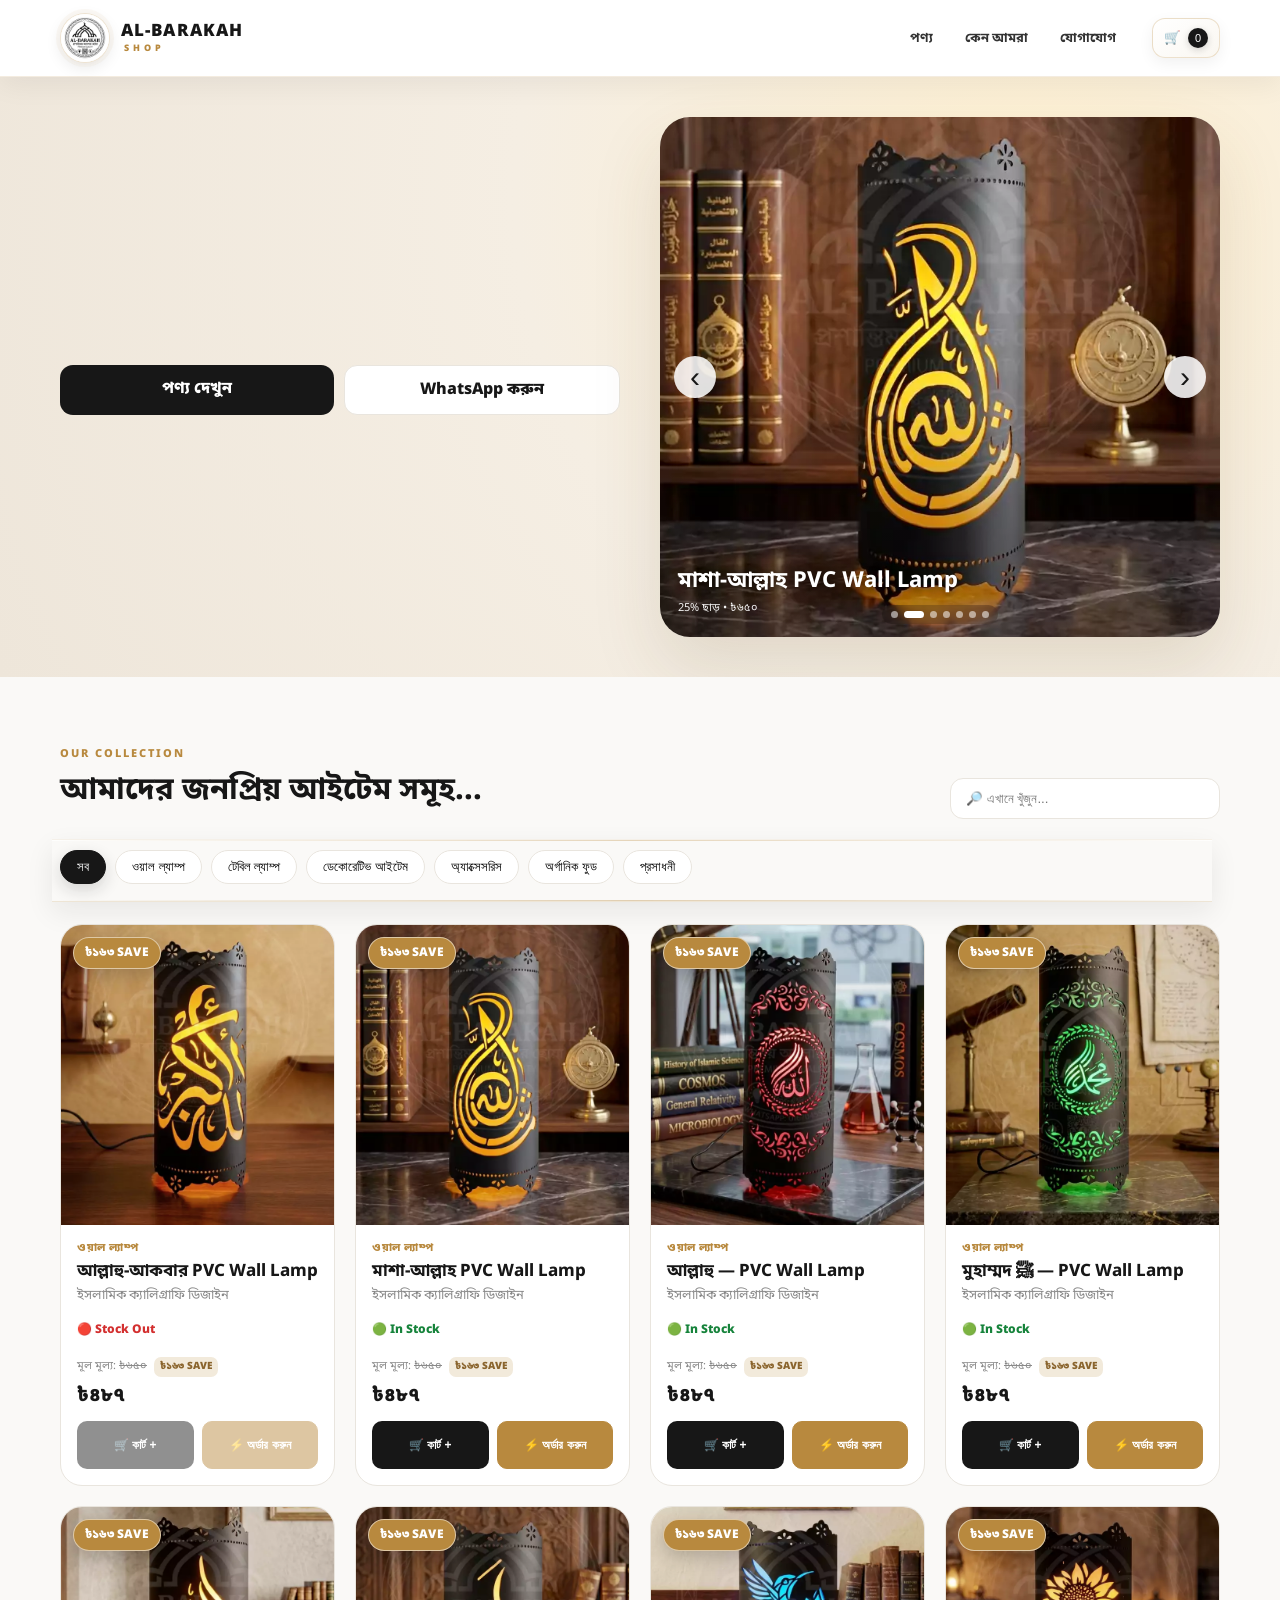
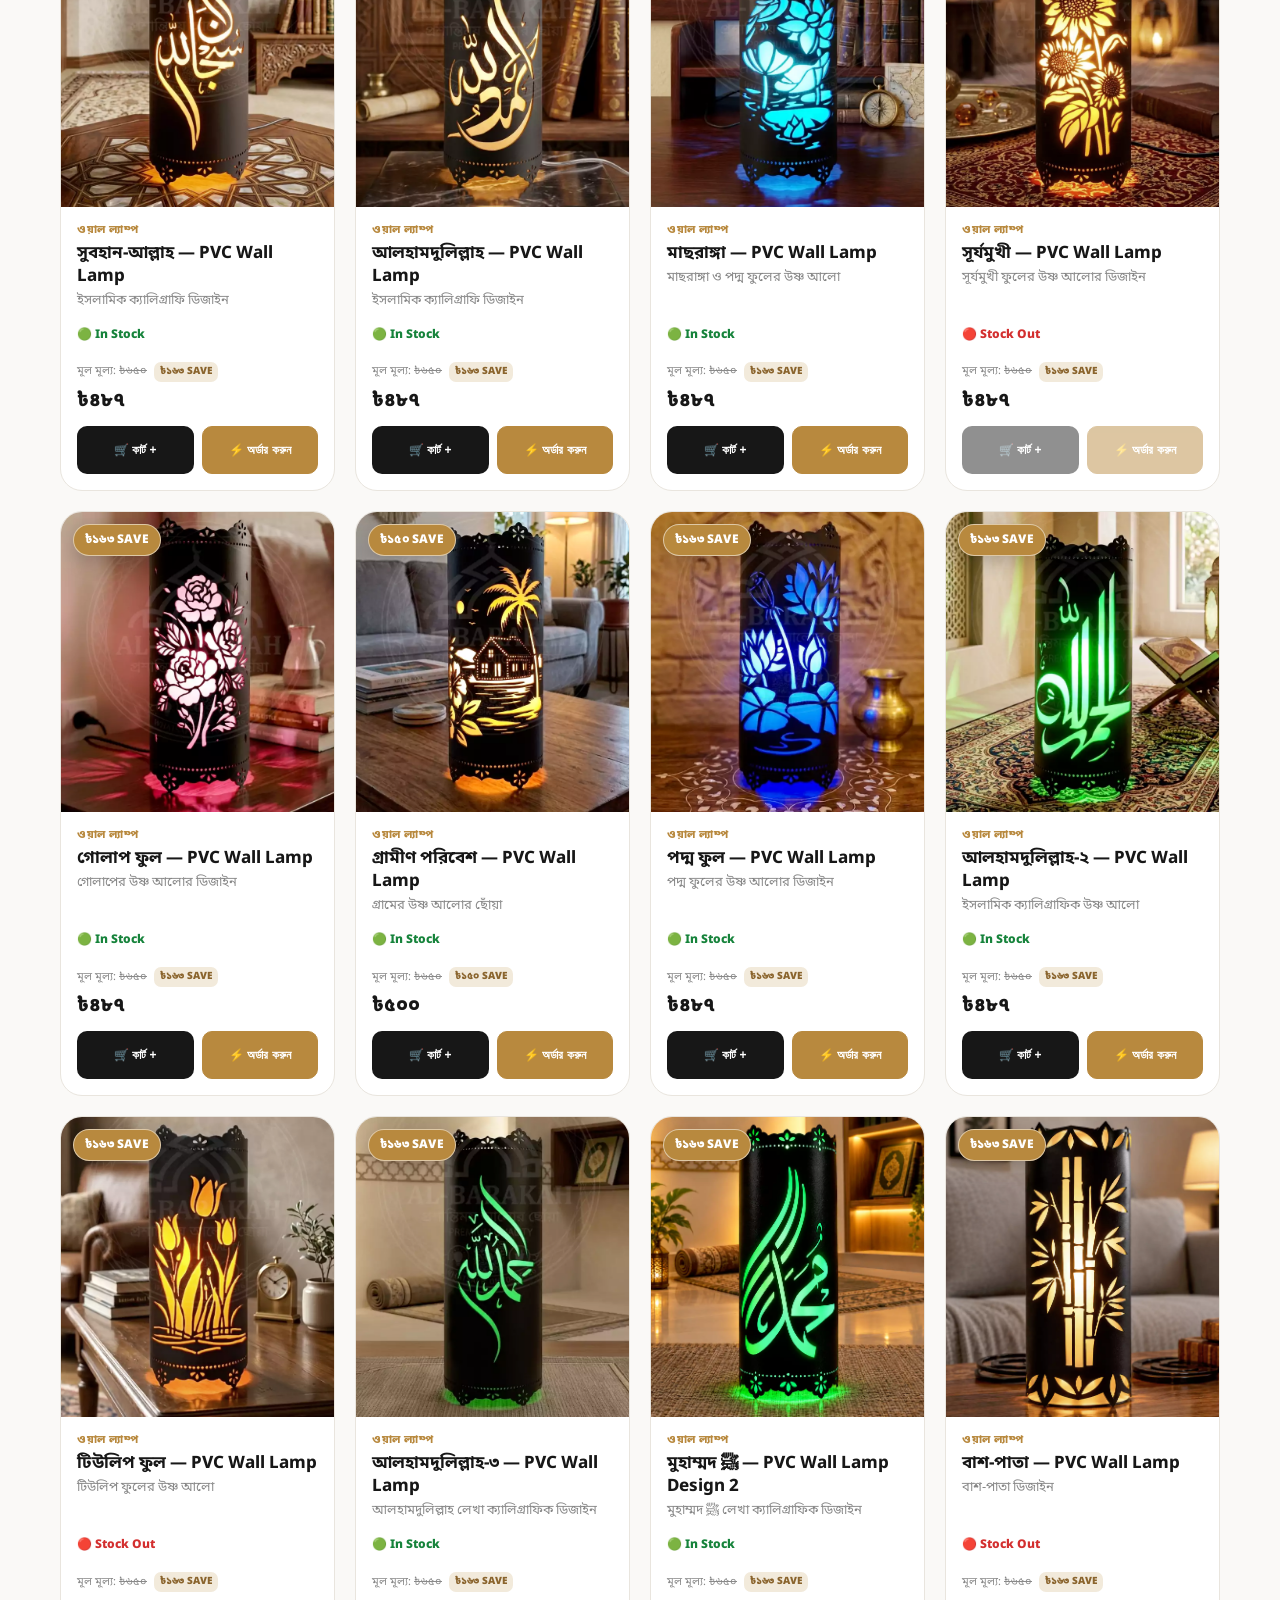
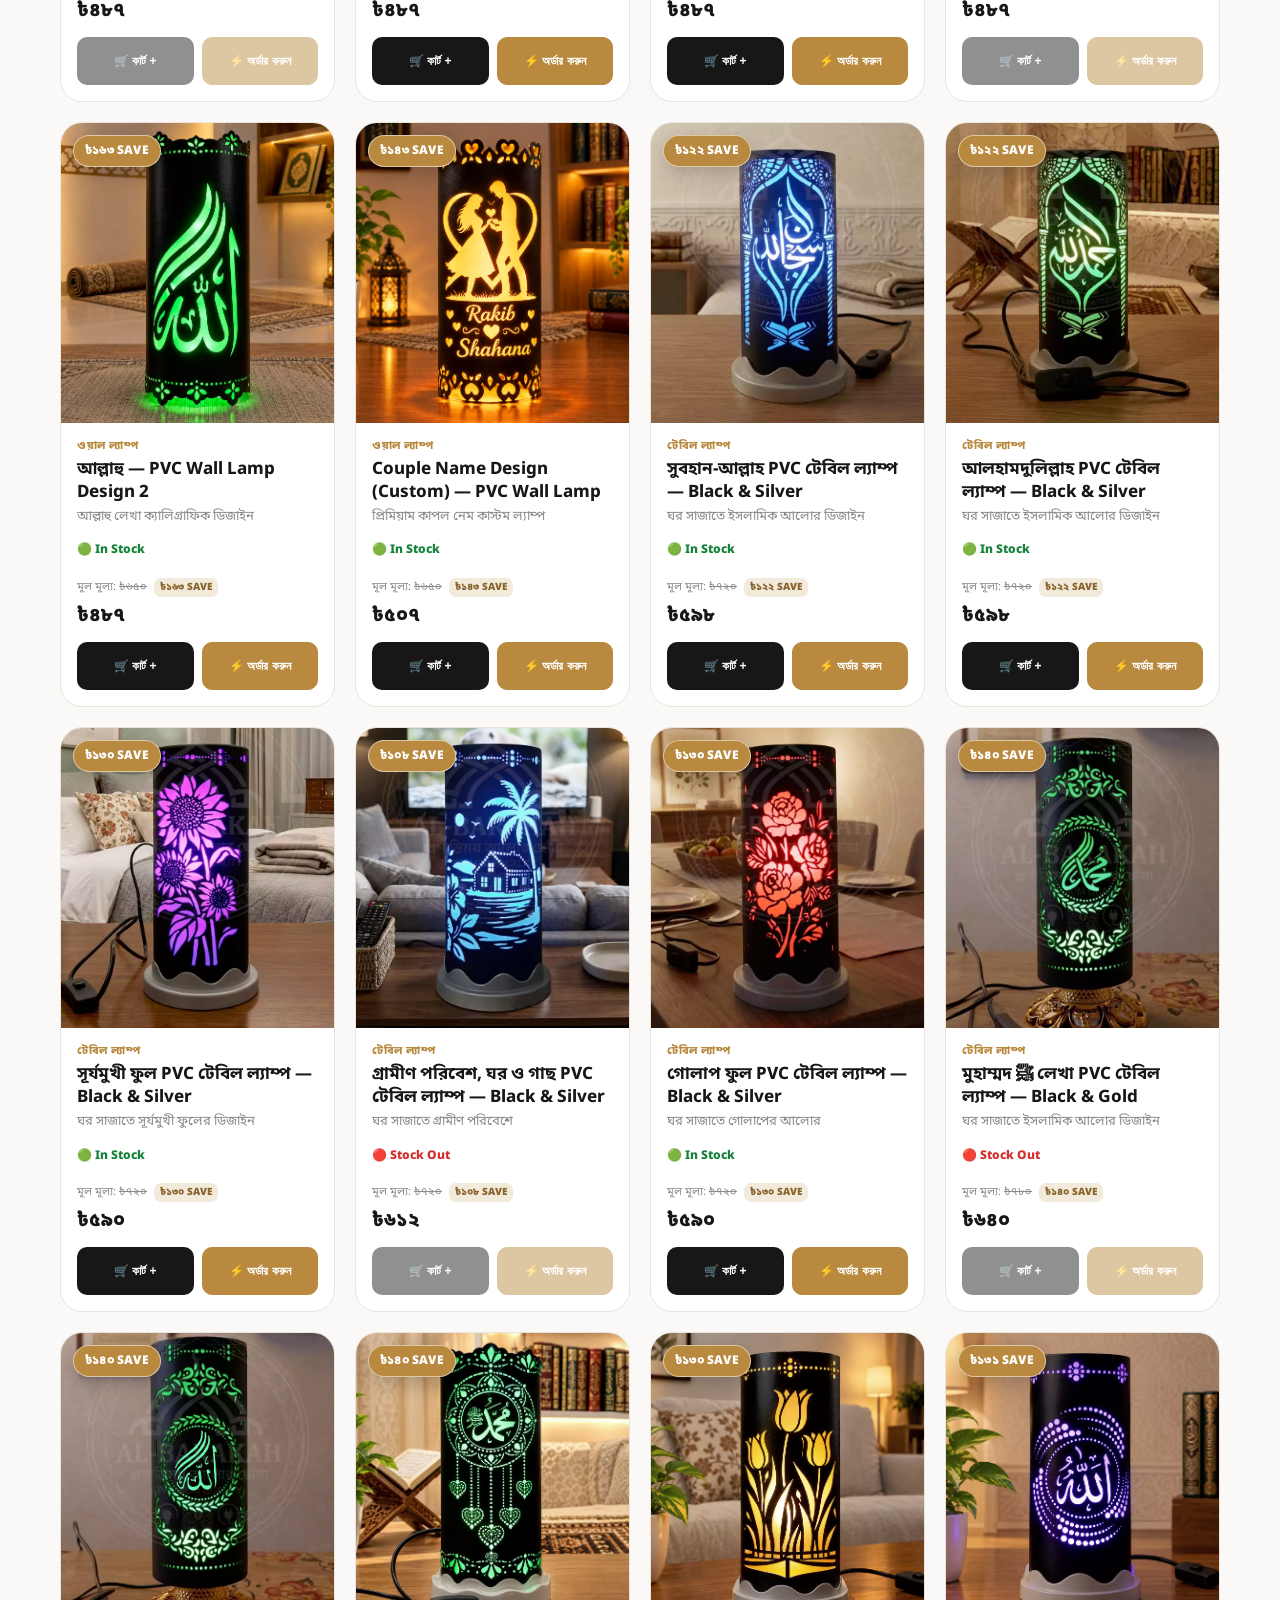
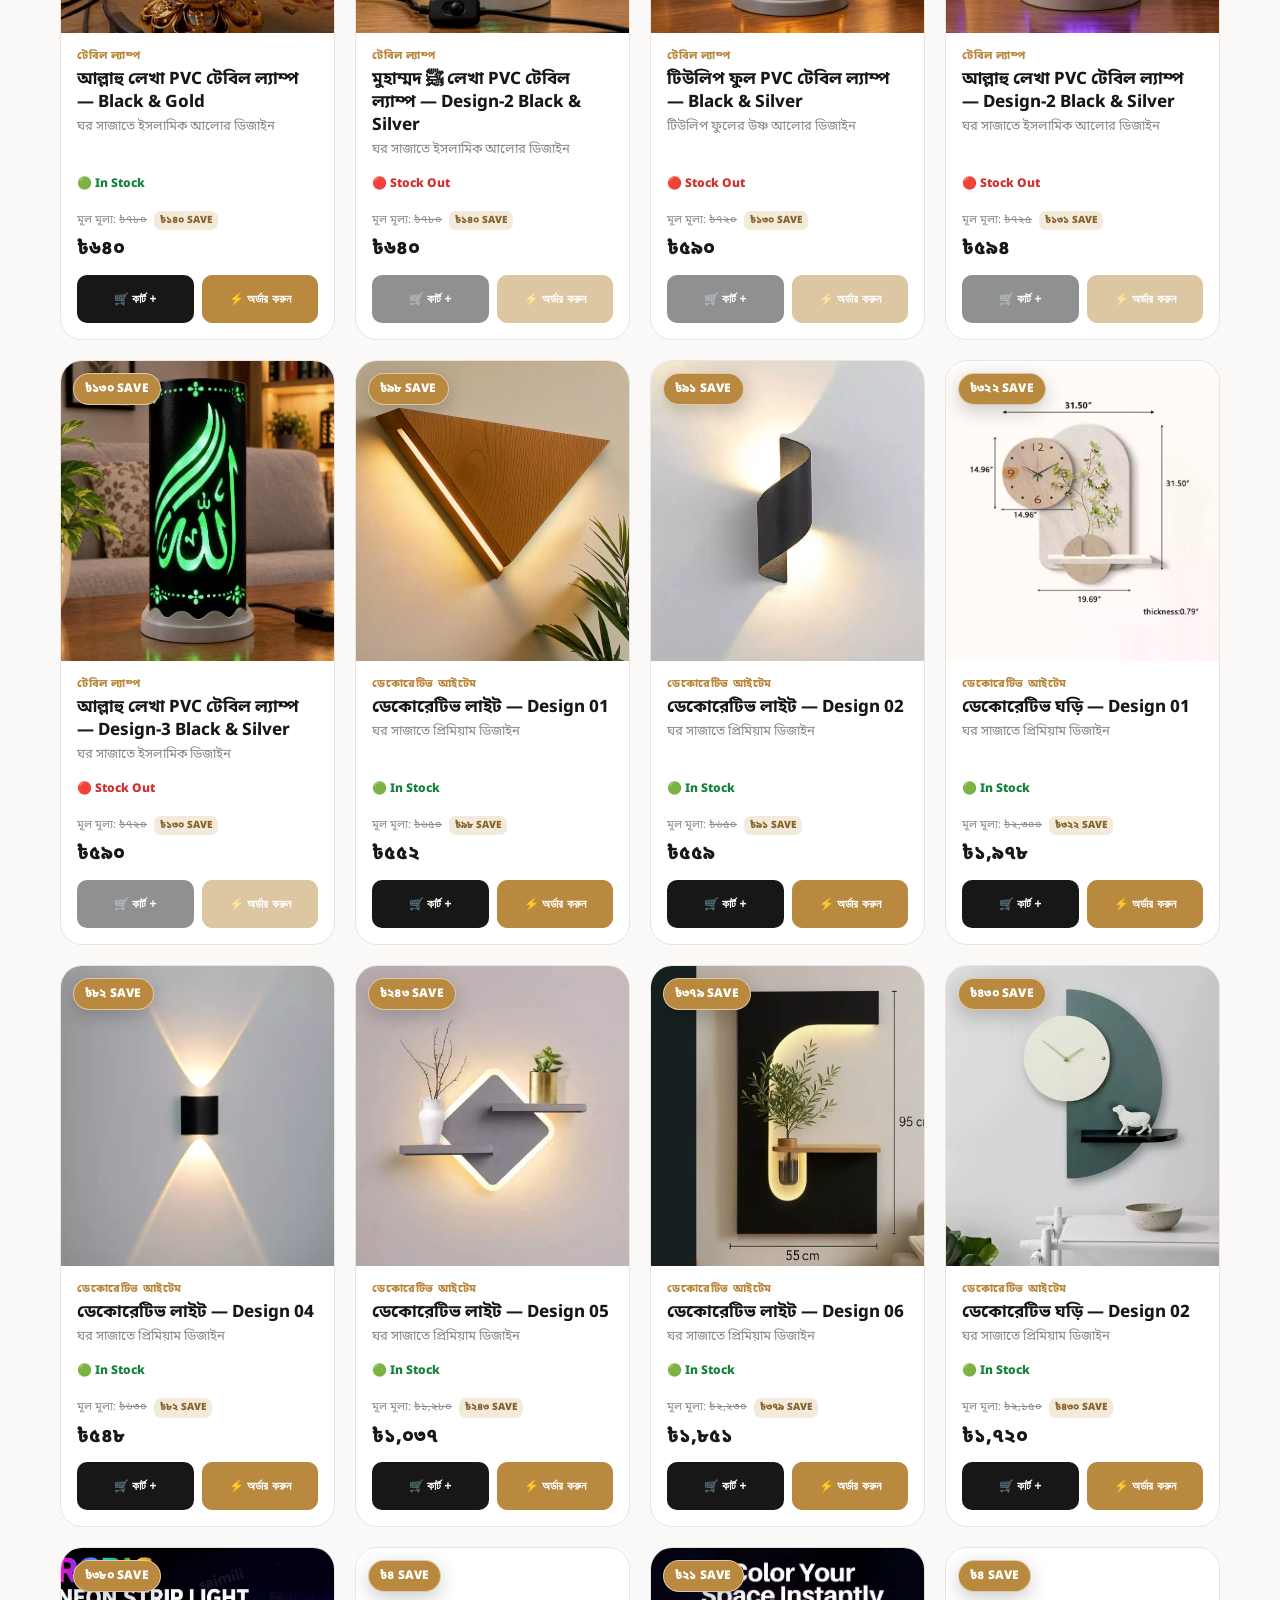
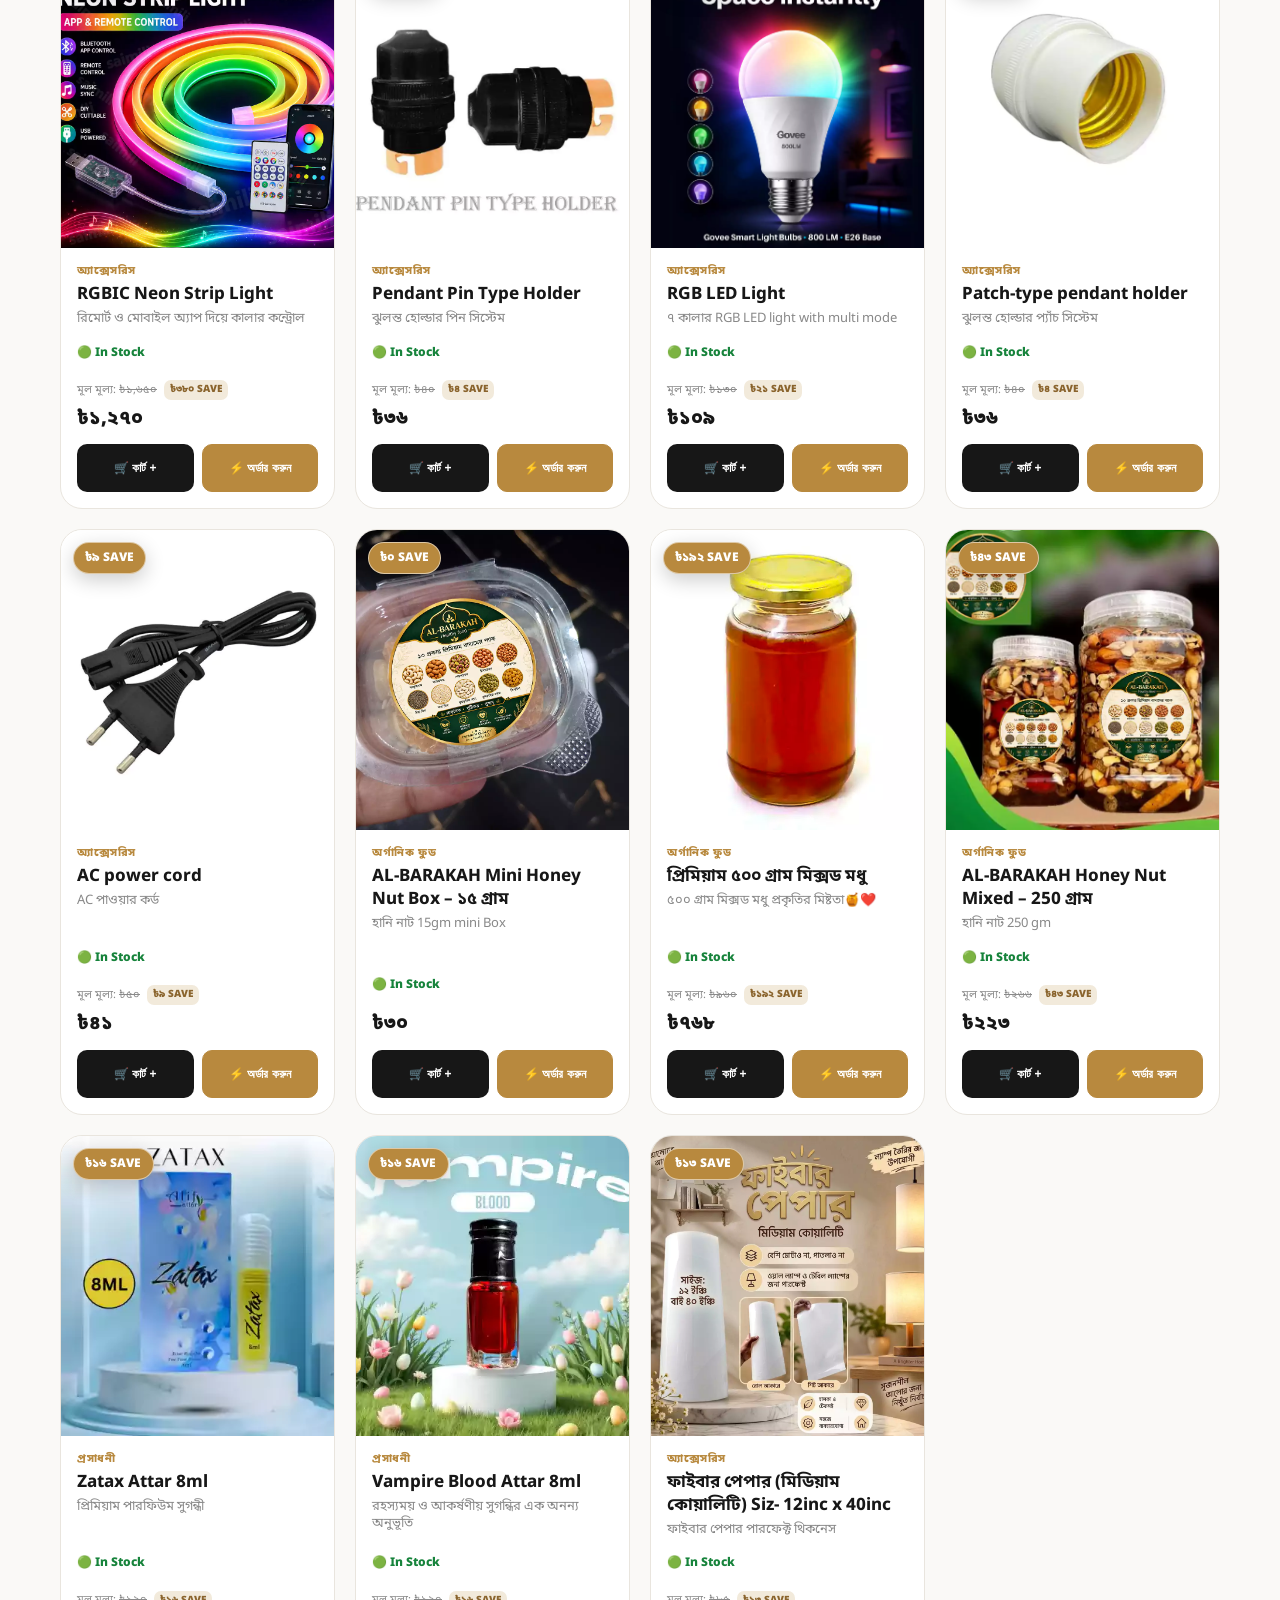
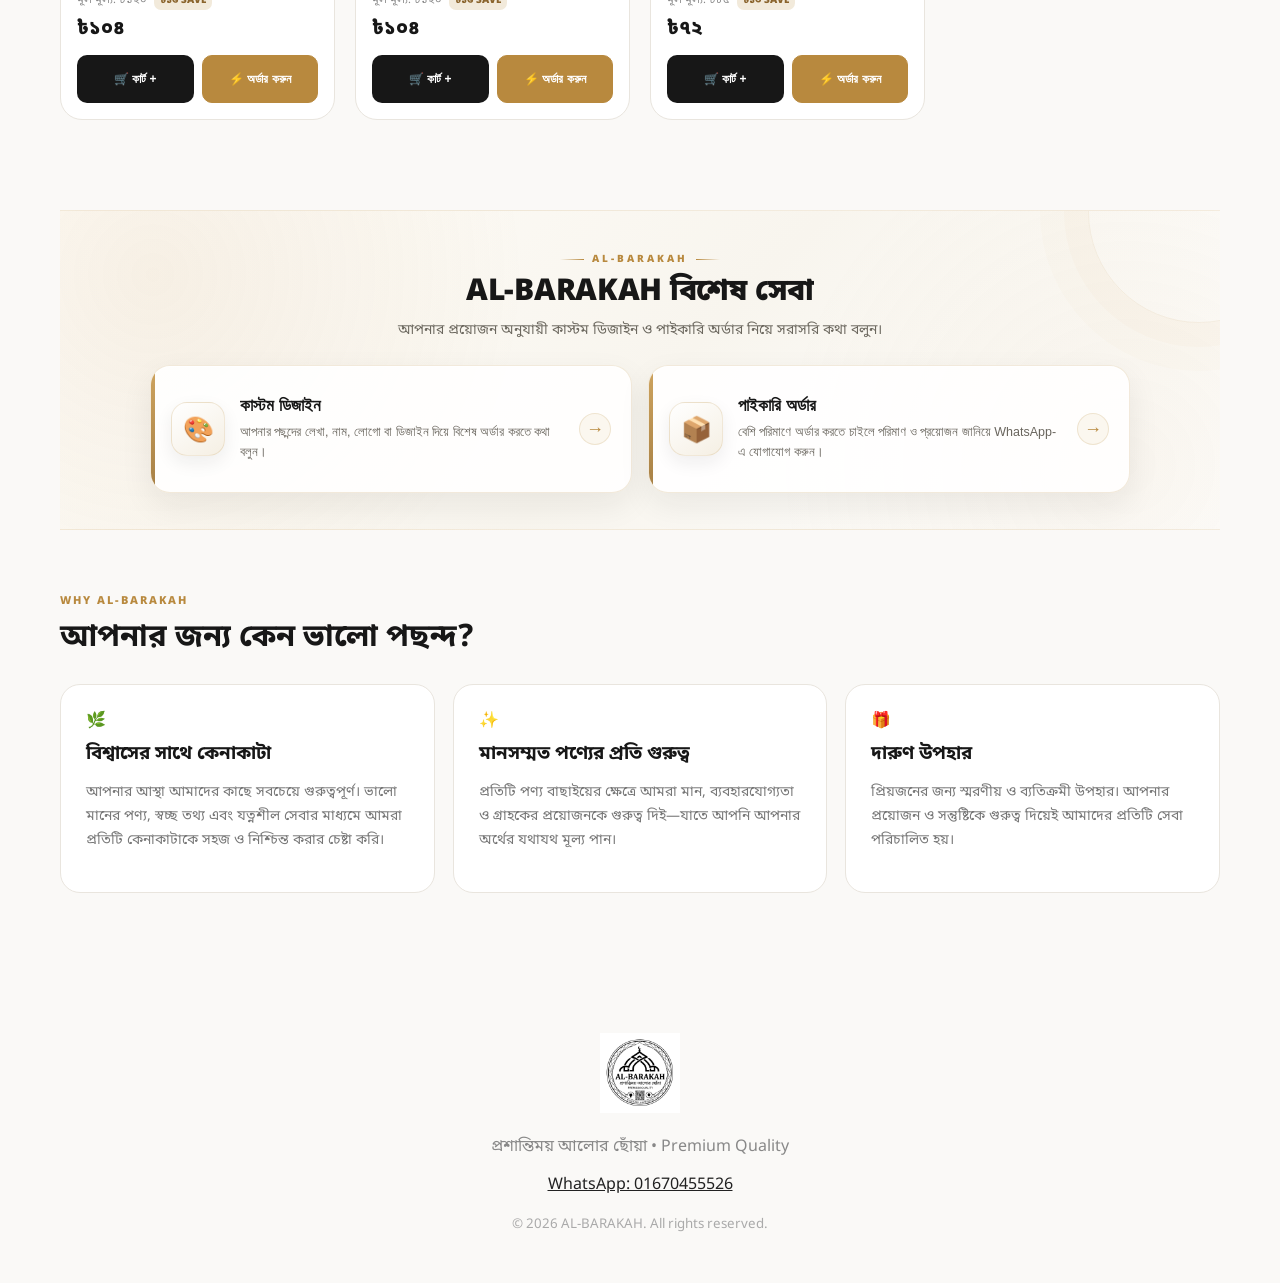
==== product.html @ a55a2122 "Update product.html" ====
<!DOCTYPE html>
<html lang="bn">
<head>
<meta charset="UTF-8">
<meta name="viewport" content="width=device-width, initial-scale=1.0">
<title>AL-BARAKAH | Product Details</title>
<meta name="description" content="AL-BARAKAH Product Details">
<link rel="stylesheet" href="style.css">
<script>
(function(){
  try { history.scrollRestoration = "manual"; } catch(e) {}
  window.addEventListener("load", function(){ window.scrollTo(0,0); });
  window.addEventListener("pageshow", function(){ setTimeout(function(){ window.scrollTo(0,0); },0); });
})();
</script>
</head>
<body class="product-details-page">
<div class="product-scroll-view">
<header class="header">
  <div class="container nav">
    <a href="index.html" class="brand" aria-label="AL-BARAKAH SHOP"><span class="brand-logo"><img src="images/logo.webp" alt="AL-BARAKAH"></span><span class="brand-copy"><strong>AL-BARAKAH</strong><small>SHOP</small></span></a>
    <nav><a href="index.html#products">পণ্য</a><a href="index.html#why">কেন আমরা</a><a href="index.html#contact">যোগাযোগ</a></nav>
    <button class="cart-btn" onclick="openCart()">🛒 <span id="cartCount">0</span></button>
  </div>
</header>

<main class="product-page">
  <!-- Same flash-offer system as the main page -->
  <div class="product-page-offer">
    <section class="alba-flash-offer" id="albaFlashOffer">
      <div class="container">
        <div class="flash-offer-card">
          <div class="flash-offer-glow"></div>
          <div class="flash-offer-content">
            <div class="flash-offer-badge">🔥 LIMITED TIME OFFER</div>
            <h2 id="offerTitle">২৪ ঘণ্টার জন্য বিশেষ অফার!</h2>
            <p id="offerDescription">নির্দিষ্ট সময়ের মধ্যে অর্ডার করলে ডেলিভারি সম্পূর্ণ ফ্রি।</p>
            <div class="offer-benefit" id="offerBenefit">🚚 <strong>FREE DELIVERY</strong></div>
            <div class="offer-countdown-title">⏳ অফার শেষ হতে বাকি</div>
            <div class="offer-countdown">
              <div class="countdown-box"><strong id="offerDays">00</strong><span>দিন</span></div>
              <div class="countdown-separator">:</div>
              <div class="countdown-box"><strong id="offerHours">00</strong><span>ঘণ্টা</span></div>
              <div class="countdown-separator">:</div>
              <div class="countdown-box"><strong id="offerMinutes">00</strong><span>মিনিট</span></div>
              <div class="countdown-separator">:</div>
              <div class="countdown-box"><strong id="offerSeconds">00</strong><span>সেকেন্ড</span></div>
            </div>
            <div class="offer-expired" id="offerExpired">⛔ এই অফারটির সময় শেষ হয়ে গেছে।</div>
            <a href="index.html#products" class="offer-order-btn" id="offerOrderBtn">🛒 এখনই অর্ডার করুন</a>
          </div>
        </div>
      </div>
    </section>
  </div>

  <section id="productModal" class="product-page-shell" aria-label="Product Details">
    <div class="modal-gallery">
      <div class="main-photo-wrap">
        <button class="gallery-arrow left" onclick="prevProductImage()" aria-label="আগের ছবি">‹</button>
        <img id="modalImage" class="main-photo" src="images/lamp-01.webp" alt="Product">
        <button class="gallery-arrow right" onclick="nextProductImage()" aria-label="পরের ছবি">›</button>
        <span id="photoCount" class="photo-count">৫টি ছবি</span>
      </div>
      <div id="modalThumbs" class="modal-thumbs"></div>
    </div>
    <div class="modal-info">
      <span id="modalCategory" class="p-cat"></span>
      <h2 id="modalTitle"></h2>
      <div id="modalPrice" class="modal-price"></div>
      <div id="modalStockStatus" class="modal-stock-status"></div>
      <div class="detail-heading">পণ্যের বিস্তারিত</div>
      <p id="modalDesc" class="modal-desc"></p>
      <div class="detail-heading">বিশেষ বৈশিষ্ট্য</div>
      <ul id="modalFeatures" class="feature-list"></ul>
      <div class="modal-actions">
        <button class="btn ghost" onclick="add(currentProduct.id);if(!IS_PRODUCT_PAGE)closeProduct()">🛒 কার্টে যোগ করুন</button>
        <button class="btn primary" onclick="orderNow(currentProduct.id)">⚡ অর্ডার করুন</button>
        <button class="btn whatsapp-btn" onclick="if(currentProduct){window.open('https://wa.me/'+WHATSAPP+'?text='+encodeURIComponent('আমি এই পণ্যটি সম্পর্কে জানতে চাই: '+currentProduct.name+' — '+money(currentPrice(currentProduct))),'_blank')}">💬 WhatsApp</button>
      </div>
    </div>
  </section>

  <!-- Premium product discovery card -->
  <section class="premium-discovery-card" aria-label="আরো প্রিমিয়াম প্রোডাক্ট দেখুন">
    <div class="premium-discovery-glow"></div>
    <div class="premium-discovery-content">
      <span class="premium-discovery-badge">✨ PREMIUM COLLECTION</span>
      <h2>আপনার পছন্দের মতো আরও প্রিমিয়াম প্রোডাক্ট আবিষ্কার করুন</h2>
      <p>একটি প্রোডাক্টেই থেমে যাবেন না। AL-BARAKAH-এর আরও সুন্দর, রুচিশীল ও বাছাই করা প্রিমিয়াম প্রোডাক্ট দেখতে আমাদের সম্পূর্ণ কালেকশনে ফিরে আসুন। আপনার পছন্দের পরের প্রোডাক্টটি হয়তো অপেক্ষা করছে আপনার জন্য।</p>
      <button class="premium-products-btn" type="button" onclick="goToPremiumProducts()">
        ✨ আমাদের আরো প্রিমিয়াম প্রোডাক্ট দেখুন
      </button>
    </div>
  </section>
  
</main>

<section class="alba-special-services" id="special-services">
  <div class="container">
    <div class="special-services-head">
      <span class="special-kicker">AL-BARAKAH</span>
      <h2>AL-BARAKAH বিশেষ সেবা</h2>
      <p>আপনার প্রয়োজন অনুযায়ী কাস্টম ডিজাইন ও পাইকারি অর্ডার নিয়ে সরাসরি কথা বলুন।</p>
    </div>
    <div class="special-services-grid">
      <button class="special-service-card custom-card" type="button" onclick="openBusinessForm('custom')">
        <span class="special-service-icon">🎨</span>
        <span class="special-service-content">
          <strong>কাস্টম ডিজাইন</strong>
          <span>আপনার পছন্দের লেখা, নাম, লোগো বা ডিজাইন দিয়ে বিশেষ অর্ডার করতে কথা বলুন।</span>
        </span>
        <span class="special-service-arrow">→</span>
      </button>
      <button class="special-service-card wholesale-card" type="button" onclick="openBusinessForm('wholesale')">
        <span class="special-service-icon">📦</span>
        <span class="special-service-content">
          <strong>পাইকারি অর্ডার</strong>
          <span>বেশি পরিমাণে অর্ডার করতে চাইলে পরিমাণ ও প্রয়োজন জানিয়ে WhatsApp-এ যোগাযোগ করুন।</span>
        </span>
        <span class="special-service-arrow">→</span>
      </button>
    </div>
  </div>
  
  
</section>


<footer id="contact"><div class="container footer">
 <img src="images/logo.webp" alt="AL-BARAKAH"><p>প্রশান্তিময় আলোর ছোঁয়া • Premium Quality</p>
 <a href="https://wa.me/8801670455526" target="_blank">WhatsApp: 01670455526</a>
 <small>© <span id="year"></span> AL-BARAKAH. All rights reserved.</small>
</div></footer>

</div>

<!-- Same business-order popup functions remain available on the details page -->
<div id="businessOverlay" class="overlay business-overlay" onclick="closeBusinessForm(event)">
 <div class="business-modal" onclick="event.stopPropagation()">
  <button class="modal-close" type="button" onclick="closeBusinessForm()">✕</button>
  <span id="businessEyebrow" class="eyebrow">SPECIAL ORDER</span>
  <h2 id="businessTitle">কাস্টম ডিজাইন</h2>
  <p id="businessDescription" class="business-description"></p>
  <form onsubmit="submitBusinessForm(event)">
   <label>নাম<input id="businessName" required placeholder="আপনার নাম"></label>
   <label>মোবাইল<input id="businessPhone" required inputmode="tel" placeholder="01XXXXXXXXX"></label>
   <label id="businessQtyLabel">প্রয়োজনীয় পরিমাণ<input id="businessQty" type="number" min="1" value="1" required></label>
   <label>আপনার প্রয়োজন<textarea id="businessDetails" required placeholder="আপনার ডিজাইন/অর্ডারের প্রয়োজনীয় তথ্য লিখুন..."></textarea></label>
   <button class="btn primary full business-submit" type="submit">💬 WhatsApp-এ বিস্তারিত পাঠান</button>
  </form>
 </div>
</div>

<div id="cartOverlay" class="overlay" onclick="closeCart(event)"><aside class="drawer" onclick="event.stopPropagation()">
 <div class="drawer-top"><h2>আপনার কার্ট</h2><button onclick="closeCart()">✕</button></div>
 <div id="cartItems"></div>
 <div class="total"><span>পণ্য মোট</span><b id="cartTotal">৳0</b></div>
 <button class="btn primary full" onclick="openCheckout()">Checkout করুন</button>
</aside></div>

<div id="checkoutOverlay" class="overlay" onclick="closeCheckout(event)"><div class="checkout" onclick="event.stopPropagation()">
 <button class="close" onclick="closeCheckout()">✕</button>
 <span class="eyebrow">CHECKOUT</span><h2>অর্ডার কনফার্ম করুন</h2>
 <form onsubmit="placeOrder(event)">
  <label>নাম<input id="name" required placeholder="আপনার নাম"></label>
  <label>মোবাইল<input id="phone" required inputmode="tel" placeholder="01XXXXXXXXX"></label>
  <label>সম্পূর্ণ ঠিকানা<textarea id="address" required placeholder="বাড়ি/রোড, এলাকা, থানা, জেলা"></textarea></label>
  <label>ডেলিভারি এলাকা
   <select id="deliveryArea" onchange="renderCheckout()" required>
    <option value="dhaka">ঢাকার ভেতর — ৳70</option>
    <option value="outside">ঢাকার বাইরে — ৳130</option>
   </select>
  </label>
  
  <!-- PAYMENT METHOD -->
<fieldset class="payment-method">
  <legend>পেমেন্ট পদ্ধতি</legend>

  <label class="payment-option">
    <input
      type="radio"
      name="paymentMethod"
      value="cod"
      required
    >
    <span>
      <strong>💵 Cash on Delivery</strong>
      <small>পণ্য হাতে পাওয়ার সময় টাকা পরিশোধ করুন</small>
    </span>
  </label>
</fieldset>
  
  <input id="weight" type="hidden" value="1">
  <div class="delivery-note">📦 <b>ডেলিভারি চার্জ:</b> ঢাকার ভেতর ৳70 এবং ঢাকার বাইরে ৳130। ১ কেজির বেশি হলে প্রতি অতিরিক্ত কেজিতে ৳20 করে যোগ হবে।</div>
  <input id="delivery" type="hidden" value="70">
  <div id="checkoutSummary" class="summary"></div>
  <button class="btn primary full" type="submit">📱 অর্ডার কনফার্ম করুন</button>
 </form>
</div></div>




<script src="script.js"></script>
<script>
(function(){
  function init(){
    const params=new URLSearchParams(window.location.search);
    const id=Number(params.get('id'));
    const p=products.find(x=>x.id===id);
    if(!p){ window.location.href='index.html#products'; return; }
    currentProduct=p;
    currentImage=0;
    renderProductModal();
    renderCart();
    count();
  }
  if(document.readyState==='loading') document.addEventListener('DOMContentLoaded',init); else init();
})();
</script>
<script>
(function(){
  const MAIN_PAGE = "index.html#products";

  // Create a dedicated history entry so a shared/direct product URL
  // also returns to the shop homepage when the browser Back button is used.
  try {
    const currentUrl = window.location.href;
    history.replaceState({ albaProductPage: true }, "", currentUrl);
    history.pushState({ albaProductBackEntry: true }, "", currentUrl);
  } catch (e) {
    console.warn("AL-BARAKAH product history setup failed:", e);
  }

  window.addEventListener("popstate", function(){
    window.location.replace(MAIN_PAGE);
  });

  window.goToPremiumProducts = function(){
    window.location.replace(MAIN_PAGE);
  };
})();
</script>

<script>
/* =========================================================
   CASH ON DELIVERY — REQUIRED CHECKOUT PAYMENT METHOD
   ========================================================= */

(function () {
  const checkoutForm = document.querySelector(
    '#checkoutOverlay form[onsubmit="placeOrder(event)"]'
  );

  if (!checkoutForm) return;

  checkoutForm.addEventListener('submit', function (event) {
    const selectedPayment = checkoutForm.querySelector(
      'input[name="paymentMethod"]:checked'
    );

    if (!selectedPayment || selectedPayment.value !== 'cod') {
      event.preventDefault();

      alert('⚠️ অর্ডার কনফার্ম করতে অবশ্যই Cash on Delivery নির্বাচন করুন।');

      const paymentBox = checkoutForm.querySelector('.payment-method');

      if (paymentBox) {
        paymentBox.scrollIntoView({
          behavior: 'smooth',
          block: 'center'
        });
      }

      return false;
    }
  });
})();
</script>

</body>
</html>
---- style.css ----
@import url('https://fonts.googleapis.com/css2?family=Noto+Sans+Bengali:wght@400;500;600;700;800&display=swap');
:root{--ink:#171717;--muted:#777;--cream:#f8f4ed;--gold:#b8893e;--line:#e9e5de;--white:#fff}*{box-sizing:border-box}html{scroll-behavior:smooth}body{margin:0;background:#faf9f7;color:var(--ink);font-family:'Noto Sans Bengali',sans-serif}.container{width:min(1160px,92%);margin:auto}.header{position:sticky;top:0;z-index:20;background:#fffffff2;border-bottom:1px solid var(--line);backdrop-filter:blur(15px)}.nav{height:76px;display:flex;align-items:center;gap:30px}.brand{height:60px;display:flex;align-items:center}.brand img{width:145px;height:60px;object-fit:contain}.nav nav{margin-left:auto;display:flex;gap:25px}.nav nav a{color:#333;text-decoration:none;font-size:14px}.cart-btn{border:1px solid var(--line);background:#fff;border-radius:14px;padding:10px 14px;cursor:pointer}.cart-btn span{display:inline-grid;place-items:center;background:var(--ink);color:#fff;border-radius:50%;font-size:11px;width:20px;height:20px;margin-left:3px}.hero{background:radial-gradient(circle at 80% 20%,#fff1d3,#f5eee3 45%,#eee6da);overflow:hidden}.hero-grid{min-height:600px;display:grid;grid-template-columns:1fr 1fr;align-items:center;gap:40px}.pill{display:inline-block;background:#fff;border:1px solid var(--line);padding:7px 13px;border-radius:30px;font-size:11px;letter-spacing:1.5px;font-weight:800}.hero h1{font-size:clamp(36px,5vw,62px);line-height:1.13;margin:18px 0}.hero h1 span{color:var(--gold)}.hero p{color:#666;line-height:1.9;max-width:570px}.hero-actions{display:flex;gap:12px;margin-top:25px}.btn{border:0;border-radius:13px;padding:13px 20px;font-weight:800;text-decoration:none;display:inline-block;cursor:pointer}.primary{background:var(--ink);color:#fff}.ghost{background:#fff;color:var(--ink);border:1px solid var(--line)}.hero-image{height:520px;display:flex;justify-content:center;align-items:center}.hero-image img{height:100%;width:100%;object-fit:cover;border-radius:30px;box-shadow:0 30px 70px #5d442022}.trust{background:#fff;border-bottom:1px solid var(--line);display:flex;justify-content:center;gap:80px;padding:20px}.trust div{display:grid;grid-template-columns:auto 1fr;column-gap:9px;align-items:center}.trust small{grid-column:2;color:#888}.section-head{display:flex;justify-content:space-between;align-items:end;padding:65px 0 20px}.eyebrow{font-size:11px;letter-spacing:2px;font-weight:800;color:var(--gold)}h2{font-size:31px;margin:7px 0}.section-head input{width:270px;border:1px solid var(--line);border-radius:13px;padding:12px 15px;outline:none;background:#fff}.categories{display:flex;gap:9px;overflow:auto;padding-bottom:20px}.cat{border:1px solid var(--line);background:#fff;border-radius:30px;padding:8px 16px;white-space:nowrap;cursor:pointer}.cat.active{background:var(--ink);color:#fff}.products{display:grid;grid-template-columns:repeat(4,1fr);gap:20px;padding-bottom:80px}.product{background:#fff;border:1px solid var(--line);border-radius:22px;overflow:hidden;transition:.2s}.product:hover{transform:translateY(-4px);box-shadow:0 20px 45px #0000000b}.pimg{height:300px;overflow:hidden;background:#eee}.pimg img{width:100%;height:100%;object-fit:cover}.pinfo{padding:16px}.pinfo h3{font-size:17px;margin:0 0 4px}.pinfo p{font-size:13px;color:#888;margin:0 0 13px}.price{font-size:20px;font-weight:800}.add{float:right;background:var(--ink);color:#fff;border:0;border-radius:10px;padding:9px 12px;cursor:pointer;font-weight:800}.order-btn{white-space:nowrap}.why{padding:25px 0 90px}.why-grid{display:grid;grid-template-columns:repeat(3,1fr);gap:18px;margin-top:25px}.why-grid article{background:#fff;border:1px solid var(--line);padding:25px;border-radius:20px}.why-grid h3{margin:10px 0 5px}.why-grid p{color:#777;font-size:14px;line-height:1.7}.overlay{display:none;position:fixed;inset:0;background:#0009;z-index:50}.overlay.show{display:block}.drawer{height:100%;width:min(450px,94%);margin-left:auto;background:#fff;padding:24px;overflow:auto}.drawer-top{display:flex;justify-content:space-between;align-items:center}.drawer-top button,.close{border:0;background:#f2f2f2;border-radius:9px;padding:8px;cursor:pointer}.cart-row{display:flex;gap:12px;padding:15px 0;border-bottom:1px solid var(--line)}.thumb{width:65px;height:65px;border-radius:12px;overflow:hidden;background:#eee}.thumb img{width:100%;height:100%;object-fit:cover}.cart-row h4{margin:0;font-size:14px}.qty{display:flex;align-items:center;gap:8px;margin-top:6px}.qty button{width:25px;height:25px;border:1px solid #ddd;background:#fff;border-radius:6px}.remove{margin-left:auto;border:0;background:none;color:#999}.total{display:flex;justify-content:space-between;padding:20px 0;font-size:20px}.full{width:100%;text-align:center}.checkout{width:min(510px,94%);max-height:92vh;overflow:auto;background:#fff;border-radius:24px;padding:28px;margin:4vh auto;position:relative}.checkout .close{position:absolute;right:18px;top:18px}.checkout label{font-size:13px;font-weight:700;display:block;margin:13px 0}.checkout input,.checkout textarea{display:block;width:100%;margin-top:6px;border:1px solid var(--line);border-radius:12px;padding:12px;outline:none}.summary{background:#f8f7f5;border-radius:14px;padding:14px;margin:15px 0}.summary div{display:flex;justify-content:space-between;margin:6px 0;font-size:13px}.footer{padding:50px 0;text-align:center}.footer img{width:160px;height:80px;object-fit:contain}.footer p{color:#888}.footer a{color:#222}.footer small{display:block;margin-top:20px;color:#aaa}@media(max-width:850px){.nav nav{display:none}.hero-grid{grid-template-columns:1fr;min-height:auto;padding:55px 0}.hero-copy{text-align:center}.hero-copy p{margin-left:auto;margin-right:auto}.hero-actions{justify-content:center}.hero-image{height:430px}.products{grid-template-columns:repeat(2,1fr)}.trust{gap:25px;justify-content:space-around}.trust div{font-size:13px}.trust small{font-size:11px}.why-grid{grid-template-columns:1fr}.section-head{align-items:stretch;flex-direction:column;gap:15px}.section-head input{width:100%}}@media(max-width:520px){.nav{height:68px}.brand img{width:125px}.hero h1{font-size:34px}.hero-image{height:390px}.trust{display:grid;grid-template-columns:1fr;gap:12px}.products{gap:10px}.pimg{height:230px}.pinfo{padding:12px}.pinfo h3{font-size:15px}.price{font-size:17px}.add{font-size:11px;padding:7px}.product-bottom{align-items:stretch}.product-actions{grid-template-columns:1fr 1fr;width:100%;}.product-actions .add{width:100%;font-size:10px;padding:8px 5px}.section-head{padding-top:45px}}
/* ===== V5 PRODUCT DETAILS ===== */
body.modal-open{overflow:hidden}
.p-cat{display:inline-block;color:var(--gold);font-size:11px;font-weight:800;letter-spacing:.6px;margin-bottom:5px}
.product{cursor:pointer}
.view-badge{position:absolute;left:12px;top:12px;background:#b8893e;color:#fff;border:1px solid #fff8;padding:7px 11px;border-radius:20px;font-size:12px;font-weight:900;box-shadow:0 6px 20px #0003;letter-spacing:.2px}
.pimg{position:relative}
.product-bottom{display:flex;flex-direction:column;align-items:stretch;gap:12px}
.product-bottom .add{float:none}
.product-actions{display:grid;grid-template-columns:1fr 1fr;gap:8px;width:100%}
.product-actions .add{width:100%;font-size:12px;padding:10px 8px;white-space:nowrap}
.product-actions .cart-action{background:#f7f5f1;color:var(--ink);border:1px solid var(--line)}
.product-actions .order-btn{background:var(--gold);color:#fff;border:1px solid var(--gold)}
.product-overlay{overflow:auto;padding:30px 0}
.product-modal{position:relative;width:min(1040px,94%);margin:20px auto;background:#fff;border-radius:28px;display:grid;grid-template-columns:1.05fr .95fr;overflow:hidden;box-shadow:0 30px 100px #0007;animation:modalIn .22s ease}
@keyframes modalIn{from{opacity:0;transform:translateY(15px) scale(.98)}to{opacity:1;transform:none}}
.modal-close{position:absolute;right:16px;top:16px;z-index:5;border:0;background:#ffffffdd;width:38px;height:38px;border-radius:50%;font-size:18px;cursor:pointer;box-shadow:0 6px 18px #0002}
.modal-gallery{background:#f4f1ec;padding:28px;display:flex;flex-direction:column;justify-content:center;min-width:0}
.main-photo-wrap{position:relative;background:#fff;border-radius:22px;overflow:hidden;aspect-ratio:1/1;display:flex;align-items:center;justify-content:center}
.main-photo{width:100%;height:100%;object-fit:cover;display:block}
.gallery-arrow{position:absolute;top:50%;transform:translateY(-50%);z-index:2;border:0;background:#ffffffdd;width:42px;height:42px;border-radius:50%;font-size:30px;line-height:1;cursor:pointer;box-shadow:0 6px 18px #0002}
.gallery-arrow.left{left:12px}.gallery-arrow.right{right:12px}
.photo-count{position:absolute;right:14px;bottom:14px;background:#171717dd;color:#fff;padding:6px 10px;border-radius:18px;font-size:11px;font-weight:700}
.modal-thumbs{display:grid;grid-template-columns:repeat(5,1fr);gap:9px;margin-top:12px}
.thumb-btn{padding:0;border:2px solid transparent;background:#fff;border-radius:12px;overflow:hidden;aspect-ratio:1;cursor:pointer}
.thumb-btn.active{border-color:var(--gold)}
.thumb-btn img{width:100%;height:100%;object-fit:cover;display:block}
.modal-info{padding:48px 42px 38px;overflow:auto;max-height:85vh}
.modal-info h2{font-size:32px;line-height:1.25;margin:5px 0 10px;padding-right:35px}
.modal-price{font-size:28px;font-weight:900;margin-bottom:22px}
.detail-heading{font-size:14px;font-weight:900;margin-top:22px;margin-bottom:7px}
.modal-desc{font-size:14px;color:#666;line-height:1.95;margin:0}
.feature-list{list-style:none;padding:0;margin:8px 0 0;color:#555;font-size:13px;line-height:2}
.modal-actions{display:flex;gap:10px;margin-top:26px;flex-wrap:wrap}
.modal-actions .btn{flex:1;text-align:center;min-width:150px}.modal-actions .primary{background:var(--gold)}
.whatsapp-btn{background:#168c4b;color:#fff;border:0}
@media(max-width:850px){.product-modal{grid-template-columns:1fr;width:min(680px,94%)}.modal-info{max-height:none;padding:30px 24px 28px}.modal-gallery{padding:18px}.modal-info h2{font-size:26px}.product-overlay{padding:15px 0}}
@media(max-width:520px){.product-overlay{padding:0}.product-modal{width:100%;min-height:100vh;border-radius:0;margin:0}.modal-gallery{padding:14px}.modal-info{padding:24px 18px}.modal-thumbs{gap:5px}.gallery-arrow{width:36px;height:36px;font-size:26px}.modal-actions{flex-direction:column}.modal-actions .btn{width:100%}}

.delivery-note{margin:10px 0 14px;padding:12px 14px;border:1px solid #eadfca;background:#fffaf0;border-radius:12px;color:#6b5734;font-size:13px;line-height:1.65}.checkout select,.checkout input[type="number"]{width:100%;box-sizing:border-box}.checkout select{padding:12px 13px;border:1px solid #ddd;border-radius:10px;background:#fff;font:inherit;margin-top:6px}.checkout input[type="number"]{margin-top:6px}

/* ===== V8 PRICE DISPLAY ===== */
.price-box{display:flex;align-items:center;gap:7px;flex-wrap:wrap;line-height:1.35;min-width:0}
.old-price{font-size:11px;color:#8a8a8a;white-space:nowrap}
.discount-badge{display:inline-flex;align-items:center;justify-content:center;background:#f2eadb;color:#8a642d;border-radius:7px;padding:3px 6px;font-size:10px;font-weight:900;white-space:nowrap}
.current-price{display:block;width:100%;font-size:19px;color:var(--ink);font-weight:900}
.modal-price .price-box{gap:10px;margin-bottom:4px}
.modal-price .old-price{font-size:14px}
.modal-price .discount-badge{font-size:11px;padding:5px 8px}
.modal-price .current-price{font-size:28px;margin-top:2px}
@media(max-width:520px){.old-price{font-size:10px}.discount-badge{font-size:9px}.current-price{font-size:16px}.modal-price .current-price{font-size:24px}}

/* ===== V12 RESPONSIVE PRODUCT HERO SLIDER ===== */
.hero-slider{position:relative;height:520px;min-width:0;border-radius:30px;overflow:hidden;background:#f0ece5;box-shadow:0 30px 70px #5d442022;isolation:isolate;cursor:pointer}
.hero-slide-track{display:flex;width:100%;height:100%;transition:transform .65s cubic-bezier(.22,.61,.36,1)}
.hero-slide{position:relative;min-width:100%;height:100%;display:flex;align-items:center;justify-content:center;background:#f5f1eb}
.hero-slide img{width:100%;height:100%;object-fit:cover;display:block;user-select:none;-webkit-user-drag:none}
.hero-slide::after{content:"";position:absolute;inset:0;background:linear-gradient(180deg,transparent 55%,#00000045 100%);pointer-events:none}
.hero-slide-info{position:absolute;left:18px;right:18px;bottom:22px;z-index:2;color:#fff;text-shadow:0 2px 10px #0008}
.hero-slide-info strong{display:block;font-size:clamp(15px,2vw,22px);line-height:1.35}
.hero-slide-info small{display:block;margin-top:4px;font-size:11px;opacity:.95}
.hero-slider-arrow{position:absolute;top:50%;transform:translateY(-50%);z-index:4;width:42px;height:42px;border:0;border-radius:50%;background:#ffffffdd;color:#171717;font-size:30px;line-height:1;display:grid;place-items:center;cursor:pointer;box-shadow:0 8px 22px #0002;transition:.2s}
.hero-slider-arrow:hover{transform:translateY(-50%) scale(1.05);background:#fff}
.hero-prev{left:14px}.hero-next{right:14px}
.hero-dots{
  position:absolute;
  z-index:4;
  left:50%;
  bottom:13px;
  transform:translateX(-50%);
  display:flex;
  align-items:center;
  justify-content:center;
  gap:6px;
  width:max-content;
  max-width:calc(100% - 90px);
  padding:6px 9px;
  border-radius:20px;
  background:#00000030;
  backdrop-filter:blur(6px);
  -webkit-backdrop-filter:blur(6px);
  overflow:hidden;
  box-sizing:border-box;
}

.hero-dot{
  flex:0 0 auto;
  width:7px;
  height:7px;
  min-width:7px;
  border:0;
  padding:0;
  border-radius:50%;
  background:#fff8;
  cursor:pointer;
  transition:.25s ease;
}

.hero-dot.active{
  width:20px;
  min-width:20px;
  border-radius:10px;
  background:#fff;
}

/* Premium product discovery card */
.premium-discovery-card{
  position:relative;
  width:min(1040px,94%);
  margin:24px auto 0;
  overflow:hidden;
  border:1px solid rgba(212,175,55,.35);
  border-radius:28px;
  background:
    radial-gradient(circle at 85% 15%, rgba(212,175,55,.16), transparent 32%),
    linear-gradient(135deg,#fffdf7 0%,#f8f3e6 48%,#fff 100%);
  box-shadow:0 18px 50px rgba(82,61,13,.10);
}
.premium-discovery-glow{
  position:absolute;
  width:220px;
  height:220px;
  right:-90px;
  top:-100px;
  border-radius:50%;
  background:rgba(212,175,55,.18);
  filter:blur(4px);
  pointer-events:none;
}
.premium-discovery-content{
  position:relative;
  z-index:1;
  max-width:820px;
  margin:0 auto;
  padding:38px 34px 36px;
  text-align:center;
}
.premium-discovery-badge{
  display:inline-flex;
  align-items:center;
  justify-content:center;
  min-height:32px;
  padding:6px 13px;
  border:1px solid rgba(212,175,55,.45);
  border-radius:999px;
  background:rgba(255,255,255,.72);
  color:#80620c;
  font-size:11px;
  font-weight:900;
  letter-spacing:.08em;
}
.premium-discovery-content h2{
  margin:14px auto 10px;
  color:#30250d;
  font-size:clamp(22px,3vw,32px);
  line-height:1.25;
}
.premium-discovery-content p{
  max-width:720px;
  margin:0 auto 22px;
  color:#665f50;
  font-size:15px;
  line-height:1.85;
}
.premium-products-btn{
  position:relative;
  display:inline-flex;
  align-items:center;
  justify-content:center;
  gap:8px;
  min-height:50px;
  padding:13px 23px;
  border:1px solid rgba(166,129,24,.65);
  border-radius:15px;
  background:linear-gradient(135deg,#fffdf7,#f1df9f);
  color:#654900;
  font-family:inherit;
  font-size:14px;
  font-weight:900;
  cursor:pointer;
  box-shadow:0 8px 22px rgba(122,90,0,.14),inset 0 1px 0 rgba(255,255,255,.95);
  transition:transform .22s ease,box-shadow .22s ease,border-color .22s ease;
}
.premium-products-btn:hover{
  transform:translateY(-2px);
  border-color:rgba(166,129,24,.9);
  box-shadow:0 12px 28px rgba(122,90,0,.20),inset 0 1px 0 rgba(255,255,255,1);
}
.premium-products-btn:active{transform:translateY(0)}
@media(max-width:520px){
  .premium-discovery-card{width:calc(100% - 24px);margin-top:18px;border-radius:22px}
  .premium-discovery-content{padding:28px 18px 26px}
  .premium-discovery-content h2{font-size:22px}
  .premium-discovery-content p{font-size:14px;line-height:1.75}
  .premium-products-btn{width:100%;min-height:52px}
}

@media(max-width:850px){
 .hero-grid{grid-template-columns:1fr;gap:28px;padding:48px 0 42px}
 .hero-copy{order:1}.hero-slider{order:2;height:min(78vw,470px);max-height:470px;border-radius:24px}
 .hero-image{display:none}
}
@media(max-width:520px){
 .container{width:min(94%,1160px)}
 .hero-grid{padding:34px 0 30px;gap:22px}
 .hero h1{font-size:32px;line-height:1.2;margin:14px 0}
 .hero p{font-size:13px;line-height:1.75}
 .hero-actions{flex-direction:column;align-items:stretch;margin-top:19px}
 .hero-actions .btn{text-align:center;width:100%;padding:11px 15px}
 .hero-slider{height:calc(100vw - 28px);min-height:270px;max-height:420px;border-radius:20px}
 .hero-slider-arrow{width:36px;height:36px;font-size:25px}
 .hero-prev{left:9px}.hero-next{right:9px}
 .hero-slide-info{left:14px;right:14px;bottom:25px}
 .hero-slide-info strong{font-size:15px}
 .hero-slide-info small{font-size:10px}
.hero-dots{
  bottom:9px;
  max-width:calc(100% - 70px);
  gap:5px;
  padding:5px 8px;
}

.hero-dot{
  width:6px;
  min-width:6px;
  height:6px;
}

.hero-dot.active{
  width:17px;
  min-width:17px;
}
 .trust{padding:15px 12px}
 h2{font-size:26px}
 .products{grid-template-columns:repeat(2,minmax(0,1fr));}
 .pimg{height:auto;aspect-ratio:1/1}
 .pinfo h3{line-height:1.35;min-height:2.7em}
 .product-actions{gap:6px}
}

/* ===== CUSTOM / WHOLESALE QUICK ACTIONS ===== */
.business-quick-actions{background:#fff;border-bottom:1px solid var(--line);padding:16px 0}
.business-quick-grid{display:grid;grid-template-columns:repeat(2,minmax(0,1fr));gap:12px}
.business-quick-btn{border:1px solid var(--line);background:#fff;border-radius:14px;padding:13px 18px;display:flex;align-items:center;justify-content:center;gap:9px;font:inherit;font-size:14px;font-weight:800;color:var(--ink);cursor:pointer;transition:.2s;box-shadow:0 5px 18px #00000008}
.business-quick-btn:hover{transform:translateY(-1px);border-color:#d8c39f;box-shadow:0 10px 24px #0000000d}
.business-quick-btn.wholesale{background:#fbf7ef;border-color:#eadfca}
.business-overlay{overflow:auto;padding:20px 0}
.business-modal{position:relative;width:min(520px,94%);margin:5vh auto;background:#fff;border-radius:24px;padding:34px 30px;box-shadow:0 30px 100px #0007;animation:modalIn .22s ease}
.business-modal h2{margin:6px 0 8px;font-size:30px}
.business-description{margin:0 0 18px;color:#777;font-size:14px;line-height:1.8}
.business-modal label{font-size:13px;font-weight:700;display:block;margin:12px 0}
.business-modal input,.business-modal textarea{display:block;width:100%;margin-top:6px;border:1px solid var(--line);border-radius:12px;padding:12px;outline:none;font:inherit}
.business-modal textarea{min-height:105px;resize:vertical}
.business-submit{margin-top:8px}

/* ===== PREMIUM STICKY CATEGORY BAR ===== */
.categories{
  position:sticky;
  top:76px;
  z-index:19;
  background:rgba(250,249,247,.94);
  -webkit-backdrop-filter:blur(16px) saturate(140%);
  backdrop-filter:blur(16px) saturate(140%);
  border-top:1px solid rgba(184,137,62,.08);
  border-bottom:1px solid rgba(184,137,62,.18);
  box-shadow:0 10px 28px rgba(23,23,23,.08),0 1px 0 rgba(255,255,255,.85) inset;
  padding:10px 8px 17px;
  margin-left:-8px;
  margin-right:-8px;
  scrollbar-width:none;
  -ms-overflow-style:none;
  overscroll-behavior-x:contain;
  scroll-behavior:smooth;
}
.categories::-webkit-scrollbar{display:none}
.categories:before{
  content:"";
  position:absolute;
  left:0;right:0;top:0;height:1px;
  background:linear-gradient(90deg,transparent,rgba(184,137,62,.35),transparent);
  pointer-events:none;
}
.categories:after{
  content:"";
  position:absolute;
  left:0;right:0;bottom:0;height:1px;
  background:linear-gradient(90deg,transparent,rgba(184,137,62,.38),transparent);
  pointer-events:none;
}
.categories .cat{
  flex:0 0 auto;
  position:relative;
  transition:transform .18s ease,box-shadow .18s ease,border-color .18s ease,background .18s ease,color .18s ease;
  -webkit-tap-highlight-color:transparent;
}
.categories .cat:hover{
  transform:translateY(-1px);
  border-color:rgba(184,137,62,.35);
  box-shadow:0 5px 14px rgba(23,23,23,.07);
}
.categories .cat.active{
  border-color:var(--ink);
  box-shadow:0 6px 16px rgba(23,23,23,.16);
}
.categories .cat:active{transform:scale(.97)}
@media(max-width:850px){
  .categories{top:76px}
}
@media(max-width:520px){
  .categories{
    top:68px;
    padding:8px 5px 14px;
    margin-left:-5px;
    margin-right:-5px;
    gap:7px;
  }
}

/* ===== MOBILE TYPOGRAPHY ONLY — DESKTOP UNCHANGED ===== */
@media(max-width:520px){
  .hero h1{font-size:29px;line-height:1.25;margin:12px 0}
  .hero p{font-size:12.5px;line-height:1.7}
  .hero-actions .btn{font-size:13px;padding:10px 13px}
  .section-head{padding-top:38px;padding-bottom:16px}
  .section-head h2,h2{font-size:22px;line-height:1.35}
  .eyebrow{font-size:10px;letter-spacing:1.6px}
  .section-head input{font-size:13px;padding:10px 12px}
  .categories{gap:7px;padding-bottom:16px}
  .cat{font-size:12px;padding:7px 13px}
  .pinfo{padding:11px}
  .p-cat{font-size:9px;margin-bottom:4px}
  .pinfo h3{font-size:14px;line-height:1.4;min-height:2.8em;margin-bottom:4px}
  .pinfo p{font-size:11.5px;line-height:1.55;margin-bottom:10px}
  .old-price{font-size:9.5px}
  .discount-badge{font-size:9px;padding:3px 5px}
  .current-price{font-size:17px}
  .product-actions{gap:5px}
  .product-actions .add{font-size:9.5px;padding:7px 4px}
  .business-quick-actions{padding:10px 0}
  .business-quick-grid{gap:8px}
  .business-quick-btn{min-height:44px;padding:9px 8px;font-size:12.5px;border-radius:12px}
  .business-modal{width:calc(100% - 20px);padding:28px 18px;border-radius:20px}
  .business-modal h2{font-size:24px}
  .business-description{font-size:13px;line-height:1.7}
  .business-modal label{font-size:12.5px}
  .business-modal input,.business-modal textarea{font-size:13px;padding:11px}
  .business-submit{font-size:13px;padding:11px 12px}
  .checkout{width:calc(100% - 20px);padding:23px 17px}
  .checkout h2{font-size:22px}
  .checkout label{font-size:12.5px}
  .checkout input,.checkout textarea,.checkout select{font-size:13px;padding:11px 12px}
  .delivery-note{font-size:12px;line-height:1.6;padding:10px 12px}
  .summary div{font-size:12px}
  .checkout .btn{font-size:12.5px;padding:11px 12px}
  .drawer{padding:20px 16px}
  .drawer-top h2{font-size:21px}
  .cart-row h4{font-size:13px}
  .cart-row small{font-size:11px}
  .total{font-size:18px;padding:16px 0}
  .modal-info h2{font-size:23px;line-height:1.35}
  .modal-desc{font-size:13px;line-height:1.8}
  .feature-list{font-size:12px;line-height:1.8}
  .modal-price .current-price{font-size:22px}
  .modal-price .old-price{font-size:11px}
  .modal-price .discount-badge{font-size:10px}
  .modal-actions .btn{font-size:12.5px}
  .why h2{font-size:22px}
  .why-grid h3{font-size:17px}
  .why-grid p{font-size:12.5px;line-height:1.65}
}


/* ===== AL-BARAKAH PREMIUM HEADER ===== */
.header{
  background:rgba(255,255,255,.92);
  border-bottom:1px solid rgba(184,137,62,.16);
  box-shadow:0 8px 28px rgba(23,23,23,.06);
  -webkit-backdrop-filter:blur(18px) saturate(145%);
  backdrop-filter:blur(18px) saturate(145%);
}
.nav{height:76px;gap:24px}
.brand{
  height:60px;
  display:inline-flex;
  align-items:center;
  gap:11px;
  text-decoration:none;
  color:var(--ink);
  min-width:max-content;
  position:relative;
}
.brand-logo{
  width:50px;height:50px;
  display:grid;place-items:center;
  border-radius:50%;
  background:#fff;
  border:1px solid rgba(184,137,62,.24);
  box-shadow:0 5px 16px rgba(23,23,23,.09),0 0 0 4px rgba(184,137,62,.05);
  overflow:hidden;
}
.brand-logo img{width:100%;height:100%;object-fit:contain}
.brand-copy{display:flex;flex-direction:column;line-height:1}
.brand-copy strong{
  font-size:17px;
  letter-spacing:1.1px;
  font-weight:900;
  white-space:nowrap;
}
.brand-copy small{
  margin-top:5px;
  font-size:9px;
  letter-spacing:4px;
  color:var(--gold);
  font-weight:900;
  padding-left:3px;
}
.nav nav{gap:8px;align-items:center}
.nav nav a{
  position:relative;
  color:#333;
  text-decoration:none;
  font-size:13px;
  font-weight:700;
  padding:10px 12px;
  border-radius:10px;
  transition:.18s ease;
}
.nav nav a:hover{background:#faf6ee;color:var(--gold)}
.nav nav a:after{
  content:"";position:absolute;left:12px;right:12px;bottom:5px;height:2px;
  border-radius:10px;background:var(--gold);transform:scaleX(0);transform-origin:center;transition:.18s ease;
}
.nav nav a:hover:after{transform:scaleX(1)}
.cart-btn{
  border:1px solid rgba(184,137,62,.25);
  background:linear-gradient(145deg,#fff,#faf7f1);
  border-radius:13px;
  padding:9px 11px;
  cursor:pointer;
  box-shadow:0 5px 15px rgba(23,23,23,.06);
  transition:transform .18s ease,box-shadow .18s ease,border-color .18s ease;
}
.cart-btn:hover{transform:translateY(-1px);box-shadow:0 8px 20px rgba(23,23,23,.1);border-color:rgba(184,137,62,.42)}
.cart-btn span{background:var(--ink);box-shadow:0 2px 7px rgba(23,23,23,.18)}
@media(max-width:850px){
  .nav{gap:12px}
  .brand-logo{width:46px;height:46px}
  .brand-copy strong{font-size:15px}
  .brand-copy small{font-size:8px;letter-spacing:3.5px}
}
@media(max-width:520px){
  .nav{height:68px;gap:9px}
  .brand{height:54px;gap:8px}
  .brand-logo{width:42px;height:42px;box-shadow:0 4px 12px rgba(23,23,23,.08),0 0 0 3px rgba(184,137,62,.05)}
  .brand-copy strong{font-size:13px;letter-spacing:.8px}
  .brand-copy small{margin-top:4px;font-size:7px;letter-spacing:3px}
  .cart-btn{padding:7px 8px;border-radius:11px;font-size:13px}
  .cart-btn span{width:18px;height:18px;font-size:10px}
}

/* ===== PRODUCT CARDS: PERFECTLY ALIGNED ACTION ROW ===== */
.products{
  align-items:stretch;
}
.product{
  height:100%;
  display:flex;
  flex-direction:column;
}
.product .pinfo{
  flex:1 1 auto;
  min-width:0;
  display:flex;
  flex-direction:column;
}
.product .pinfo .product-bottom{
  margin-top:auto;
  width:100%;
}
.product-actions{
  display:grid !important;
  grid-template-columns:minmax(0,1fr) minmax(0,1fr) !important;
  align-items:stretch !important;
  gap:8px !important;
  width:100% !important;
}
.product-actions .add,
.product-actions .order-btn{
  float:none !important;
  width:100% !important;
  min-width:0 !important;
  height:48px !important;
  margin:0 !important;
  padding:8px 7px !important;
  display:flex !important;
  align-items:center !important;
  justify-content:center !important;
  white-space:nowrap !important;
  overflow:hidden !important;
  text-overflow:clip !important;
  box-sizing:border-box !important;
}
@media(max-width:520px){
  .product-actions{gap:6px !important}
  .product-actions .add,
  .product-actions .order-btn{
    height:44px !important;
    font-size:10.5px !important;
    padding:6px 4px !important;
  }
}


/* ===== AL-BARAKAH PREMIUM SPECIAL SERVICES ===== */
.alba-special-services{
  position:relative;
  margin:10px 0 34px;
  padding:34px 0 36px;
  background:
    radial-gradient(circle at 8% 20%, rgba(184,137,62,.10), transparent 34%),
    radial-gradient(circle at 92% 80%, rgba(184,137,62,.07), transparent 32%),
    linear-gradient(135deg,#fffdf9,#f8f5ee 52%,#fff);
  border-top:1px solid rgba(184,137,62,.13);
  border-bottom:1px solid rgba(184,137,62,.13);
  overflow:hidden;
}
.alba-special-services:before{
  content:"";
  position:absolute;width:220px;height:220px;right:-90px;top:-110px;
  border-radius:50%;border:1px solid rgba(184,137,62,.10);
  box-shadow:0 0 0 24px rgba(184,137,62,.025),0 0 0 48px rgba(184,137,62,.018);
}
.special-services-head{
  text-align:center;max-width:720px;margin:0 auto 22px;
  position:relative;z-index:1;
}
.special-kicker{
  display:inline-flex;align-items:center;gap:8px;font-size:10px;
  font-weight:900;letter-spacing:3px;color:var(--gold);margin-bottom:8px;
}
.special-kicker:before,.special-kicker:after{
  content:"";width:24px;height:1px;
  background:linear-gradient(90deg,transparent,var(--gold));
}
.special-kicker:after{transform:scaleX(-1)}
.special-services-head h2{
  margin:0;font-size:clamp(22px,3vw,30px);line-height:1.2;
  font-weight:900;letter-spacing:-.3px;
}
.special-services-head p{
  margin:9px auto 0;max-width:620px;color:#6c685f;
  font-size:14px;line-height:1.75;
}
.special-services-grid{
  display:grid;grid-template-columns:repeat(2,minmax(0,1fr));
  gap:16px;max-width:980px;margin:0 auto;position:relative;z-index:1;
}
.special-service-card{
  width:100%;min-height:128px;display:flex;align-items:center;gap:15px;
  text-align:left;padding:19px 20px;border:1px solid rgba(184,137,62,.18);
  border-radius:20px;background:rgba(255,255,255,.88);
  box-shadow:0 12px 32px rgba(23,23,23,.07),0 1px 0 rgba(255,255,255,.9) inset;
  cursor:pointer;color:var(--ink);
  transition:transform .22s ease,box-shadow .22s ease,border-color .22s ease;
  position:relative;overflow:hidden;
}
.special-service-card:before{
  content:"";position:absolute;left:0;top:0;bottom:0;width:4px;
  background:linear-gradient(180deg,#c99a4d,#9c7130);opacity:.9;
}
.special-service-card:hover{
  transform:translateY(-3px);border-color:rgba(184,137,62,.38);
  box-shadow:0 18px 40px rgba(23,23,23,.11),0 1px 0 rgba(255,255,255,.95) inset;
}
.special-service-icon{
  width:54px;height:54px;flex:0 0 54px;display:grid;place-items:center;
  border-radius:16px;background:linear-gradient(145deg,#fff,#f5efe3);
  border:1px solid rgba(184,137,62,.18);box-shadow:0 7px 18px rgba(23,23,23,.07);
  font-size:25px;
}
.special-service-content{min-width:0;display:flex;flex-direction:column;gap:6px;flex:1}
.special-service-content strong{font-size:17px;font-weight:900}
.special-service-content span{color:#69655d;font-size:12.5px;line-height:1.65}
.special-service-arrow{
  flex:0 0 32px;width:32px;height:32px;display:grid;place-items:center;
  border-radius:50%;color:var(--gold);background:#fbf7ef;
  border:1px solid rgba(184,137,62,.18);font-size:18px;
  transition:transform .2s ease,background .2s ease;
}
.special-service-card:hover .special-service-arrow{transform:translateX(3px);background:#f7efdf}
@media(max-width:700px){
  .alba-special-services{margin:6px 0 26px;padding:27px 0 29px}
  .special-services-head{margin-bottom:17px;padding:0 8px}
  .special-services-head h2{font-size:21px}
  .special-services-head p{font-size:12px;line-height:1.7;margin-top:7px}
  .special-services-grid{grid-template-columns:1fr;gap:11px}
  .special-service-card{min-height:108px;padding:15px 14px;border-radius:17px;gap:12px}
  .special-service-icon{width:45px;height:45px;flex-basis:45px;border-radius:13px;font-size:21px}
  .special-service-content strong{font-size:15px}
  .special-service-content span{font-size:11.5px;line-height:1.6}
  .special-service-arrow{width:29px;height:29px;flex-basis:29px;font-size:16px}
}


/* ===== V14: CATEGORY / PRODUCT GRID SPACING ===== */
#categories.categories{
  margin-bottom:22px;
}
.products{
  margin-top:0;
}
/* ===== V14: STOCK STATUS ===== */
.stock-row{
  min-height:26px;
  display:flex;
  align-items:center;
  margin-bottom:2px;
}
.stock-status{
  display:inline-flex;
  align-items:center;
  gap:4px;
  font-size:12px;
  font-weight:800;
  line-height:1.2;
}
.stock-in{color:#16833b}
.stock-out{color:#d32f2f}
.product.is-stock-out .pimg img{
  filter:grayscale(.15);
}
.product-actions .add:disabled,
.product-actions .add[disabled],
.modal-actions .btn:disabled{
  opacity:.48;
  cursor:not-allowed!important;
  transform:none!important;
  pointer-events:none;
}
.modal-stock-status{
  margin:4px 0 14px;
}
@media(max-width:520px){
  #categories.categories{margin-bottom:18px}
  .stock-status{font-size:11px}
}

/* =====================================================
   AL-BARAKAH MOBILE CATEGORY — SMART SWIPE UX
   Only mobile category discoverability/hint styles.
   Existing desktop design remains unchanged.
   ===================================================== */

@media (max-width:650px){

  /* Keep the category buttons in one clean horizontal row. */
  #categories.alba-sticky-category{
    position:sticky !important;
    overflow-x:auto !important;
    overflow-y:hidden !important;
    display:flex !important;
    align-items:center !important;
    flex-wrap:nowrap !important;

    /* Reserve space on the RIGHT for the visual swipe cue. */
    padding-right:52px !important;

    -webkit-overflow-scrolling:touch !important;
    scroll-snap-type:x proximity;
    scrollbar-width:none !important;
  }

  #categories.alba-sticky-category::-webkit-scrollbar{
    display:none !important;
  }

  #categories.alba-sticky-category .cat{
    flex:0 0 auto !important;
    position:relative;
    scroll-snap-align:start;
    z-index:2;
  }

  /* -----------------------------------------------------
     RIGHT EDGE FADE
     This stays at the RIGHT edge — never over the first
     category button.
     ----------------------------------------------------- */
  #categories.alba-sticky-category::before{
    content:"" !important;
    position:absolute !important;
    top:0 !important;
    right:0 !important;
    bottom:0 !important;
    left:auto !important;
    width:58px !important;
    height:100% !important;

    background:linear-gradient(
      90deg,
      rgba(250,249,247,0),
      rgba(250,249,247,.96) 72%,
      rgba(250,249,247,1)
    ) !important;

    pointer-events:none !important;
    z-index:8 !important;
  }

  /* -----------------------------------------------------
     RIGHT SWIPE ARROW
     Important: right side only, so it can NEVER cover
     the "সব" button on the left.
     ----------------------------------------------------- */
  #categories.alba-sticky-category::after{
    content:"›" !important;
    position:absolute !important;
    top:50% !important;
    right:10px !important;
    left:auto !important;
    bottom:auto !important;

    width:28px !important;
    height:28px !important;

    display:flex !important;
    align-items:center !important;
    justify-content:center !important;

    margin:0 !important;
    padding:0 !important;

    transform:translateY(-50%) !important;

    border-radius:50% !important;
    background:rgba(184,137,62,.96) !important;
    color:#fff !important;

    font-size:22px !important;
    font-weight:900 !important;
    line-height:1 !important;

    box-shadow:0 5px 14px rgba(0,0,0,.16) !important;

    pointer-events:none !important;
    z-index:10 !important;

    animation:albaCategoryArrow 1.5s ease-in-out infinite !important;
  }

  @keyframes albaCategoryArrow{
    0%,100%{
      transform:translate(0,-50%);
      opacity:.92;
    }
    50%{
      transform:translate(5px,-50%);
      opacity:1;
    }
  }

  /* -----------------------------------------------------
     FIRST-VISIT HINT
     Created by the existing JS only on the first visit.
     ----------------------------------------------------- */
  .alba-category-wrap{
    position:relative;
    width:100%;
    margin-bottom:50px !important;
  }

  .alba-category-wrap #albaCategorySwipeHint{
    display:none;
    position:absolute;
    left:50%;
    bottom:-43px;

    transform:translate(-50%,10px) scale(.96);

    z-index:50;
    width:max-content;
    max-width:calc(100% - 24px);

    align-items:center;
    justify-content:center;
    gap:6px;

    padding:8px 14px;
    border-radius:999px;

    background:#171717;
    color:#fff;

    font-size:11px;
    font-weight:700;
    line-height:1.4;
    white-space:nowrap;

    box-shadow:0 7px 20px rgba(0,0,0,.18);

    opacity:0;
    pointer-events:none;

    transition:
      opacity .35s ease,
      transform .35s ease;
  }

  .alba-category-wrap #albaCategorySwipeHint.show{
    display:flex;
    opacity:1;
    transform:translate(-50%,0) scale(1);
  }

  .alba-hint-icon{
    display:inline-block;
    font-size:14px;
    animation:albaHintHand 1s ease-in-out infinite;
  }

  .alba-hint-arrow{
    display:inline-block;
    font-size:15px;
    font-weight:900;
    animation:albaHintArrow 1s ease-in-out infinite;
  }

  @keyframes albaHintHand{
    0%,100%{transform:translateX(0)}
    50%{transform:translateX(4px)}
  }

  @keyframes albaHintArrow{
    0%,100%{transform:translateX(0)}
    50%{transform:translateX(5px)}
  }
}

/* Extra-small phones */
@media(max-width:380px){

  #categories.alba-sticky-category{
    padding-right:48px !important;
  }

  #categories.alba-sticky-category::before{
    width:52px !important;
  }

  #categories.alba-sticky-category::after{
    right:8px !important;
    width:26px !important;
    height:26px !important;
    font-size:21px !important;
  }

  .alba-category-wrap{
    margin-bottom:48px !important;
  }

  .alba-category-wrap #albaCategorySwipeHint{
    font-size:10px;
    padding:7px 11px;
    bottom:-40px;
  }
}


/* =====================================================
   AL-BARAKAH SMART MOBILE CATEGORY — FINAL FIX
   Arrow is OUTSIDE the horizontal scroll viewport.
   No other site sections are changed.
   ===================================================== */
.category-scroll-shell{
  position:relative;
  width:100%;
}
.category-scroll-shell .categories{
  width:100%;
}
.category-scroll-arrow{
  display:none;
}
.category-scroll-hint{
  display:none;
}

@media (max-width:650px){
  .category-scroll-shell{
    position:sticky;
    top:68px;
    z-index:19;
    width:calc(100% + 10px);
    margin-left:-5px;
    margin-right:-5px;
    background:rgba(250,249,247,.94);
    -webkit-backdrop-filter:blur(16px) saturate(140%);
    backdrop-filter:blur(16px) saturate(140%);
    border-top:1px solid rgba(184,137,62,.08);
    border-bottom:1px solid rgba(184,137,62,.18);
    box-shadow:0 10px 28px rgba(23,23,23,.08),0 1px 0 rgba(255,255,255,.85) inset;
    padding:8px 0 14px;
    box-sizing:border-box;
  }

  .category-scroll-shell .categories,
  .category-scroll-shell #categories.alba-sticky-category{
    position:relative !important;
    top:auto !important;
    z-index:1 !important;
    margin:0 !important;
    padding:0 52px 0 8px !important;
    width:100% !important;
    min-height:42px;
    display:flex !important;
    align-items:center !important;
    gap:7px !important;
    overflow-x:auto !important;
    overflow-y:hidden !important;
    scrollbar-width:none !important;
    -ms-overflow-style:none !important;
    -webkit-overflow-scrolling:touch !important;
    overscroll-behavior-x:contain !important;
    scroll-behavior:smooth !important;
    scroll-snap-type:none !important;
    box-shadow:none !important;
    border:0 !important;
    background:transparent !important;
    backdrop-filter:none !important;
    -webkit-backdrop-filter:none !important;
  }

  .category-scroll-shell .categories::-webkit-scrollbar{
    display:none !important;
  }

  .category-scroll-shell .categories .cat{
    flex:0 0 auto !important;
    position:relative !important;
    z-index:2 !important;
    margin:0 !important;
    scroll-snap-align:none !important;
  }

  /* The arrow is a SIBLING of #categories, not its pseudo-element. */
  .category-scroll-arrow{
    position:absolute;
    right:8px;
    top:50%;
    transform:translateY(-50%);
    width:30px;
    height:30px;
    display:flex;
    align-items:center;
    justify-content:center;
    border-radius:50%;
    background:rgba(184,137,62,.96);
    color:#fff;
    font-size:23px;
    font-weight:900;
    line-height:1;
    box-shadow:0 5px 14px rgba(0,0,0,.16);
    z-index:20;
    pointer-events:none;
    opacity:0;
    transition:opacity .25s ease,transform .25s ease;
  }

  .category-scroll-arrow.show{
    opacity:1;
    animation:albaCategoryOutsideArrow 1.45s ease-in-out infinite;
  }

  .category-scroll-shell.has-overflow .category-scroll-arrow.show{
    display:flex;
  }

  .category-scroll-shell.no-overflow .category-scroll-arrow{
    display:none !important;
  }

  /* Fade is also OUTSIDE the scroll content. */
  .category-scroll-fade{
    position:absolute;
    right:0;
    top:0;
    bottom:0;
    width:58px;
    z-index:15;
    pointer-events:none;
    background:linear-gradient(90deg,rgba(250,249,247,0),rgba(250,249,247,.96));
  }

  .category-scroll-hint{
    position:absolute;
    left:50%;
    bottom:-43px;
    transform:translate(-50%,8px) scale(.97);
    align-items:center;
    justify-content:center;
    gap:6px;
    width:max-content;
    max-width:calc(100% - 28px);
    padding:8px 14px;
    border-radius:999px;
    background:#171717;
    color:#fff;
    font-size:11px;
    font-weight:700;
    line-height:1.4;
    white-space:nowrap;
    box-shadow:0 7px 22px rgba(0,0,0,.18);
    z-index:30;
    pointer-events:none;
    opacity:0;
    transition:opacity .3s ease,transform .3s ease;
  }

  .category-scroll-hint.show{
    display:flex;
    opacity:1;
    transform:translate(-50%,0) scale(1);
  }

  .category-scroll-hint .hint-hand{
    display:inline-block;
    font-size:14px;
    animation:albaHintHandOutside 1s ease-in-out infinite;
  }

  .category-scroll-hint .hint-arrow{
    display:inline-block;
    font-size:15px;
    font-weight:900;
    animation:albaHintArrowOutside 1s ease-in-out infinite;
  }

  @keyframes albaCategoryOutsideArrow{
    0%,100%{transform:translate(0,-50%)}
    50%{transform:translate(5px,-50%)}
  }
  @keyframes albaHintHandOutside{
    0%,100%{transform:translateX(0)}
    50%{transform:translateX(4px)}
  }
  @keyframes albaHintArrowOutside{
    0%,100%{transform:translateX(0)}
    50%{transform:translateX(6px)}
  }
}

@media (max-width:380px){
  .category-scroll-shell{
    width:calc(100% + 10px);
    margin-left:-5px;
    margin-right:-5px;
  }
  .category-scroll-shell .categories,
  .category-scroll-shell #categories.alba-sticky-category{
    padding-left:7px !important;
    padding-right:49px !important;
  }
  .category-scroll-arrow{
    right:7px;
    width:27px;
    height:27px;
    font-size:21px;
  }
  .category-scroll-fade{width:52px}
  .category-scroll-hint{
    font-size:10px;
    padding:7px 11px;
    bottom:-40px;
  }
}



/* =====================================================
   AL-BARAKAH MOBILE KEYBOARD SAFE MODAL
   Chrome + Facebook In-App Browser + Android WebView
   ===================================================== */

@media (max-width:650px){

  #checkoutOverlay,
  #cartOverlay,
  #productModal,
  #businessOverlay,
  #businessFormOverlay{

    overflow-y:auto;
    -webkit-overflow-scrolling:touch;
    overscroll-behavior:contain;

  }


  #checkoutOverlay .modal,
  #cartOverlay .modal,
  #productModal .modal,
  #businessOverlay .modal,
  #businessFormOverlay .modal{

    max-height:none;
    min-height:0;

  }


  #checkoutOverlay input,
  #checkoutOverlay textarea,
  #checkoutOverlay select,
  #businessOverlay input,
  #businessOverlay textarea,
  #businessOverlay select,
  #businessFormOverlay input,
  #businessFormOverlay textarea,
  #businessFormOverlay select{

    scroll-margin-top:30px;
    scroll-margin-bottom:180px;

  }

}


/* =====================================================
   AL-BARAKAH PREMIUM FLASH OFFER
===================================================== */

.alba-flash-offer{
  padding:24px 0 10px;
}

.flash-offer-card{
  position:relative;
  overflow:hidden;
  border-radius:24px;
  padding:32px 24px;
  background:
    radial-gradient(circle at 10% 20%, rgba(255,255,255,.15), transparent 30%),
    linear-gradient(135deg,#111827,#1f2937 55%,#111827);
  border:1px solid rgba(255,255,255,.12);
  box-shadow:
    0 18px 45px rgba(0,0,0,.14),
    inset 0 1px 0 rgba(255,255,255,.08);
  text-align:center;
}

.flash-offer-glow{
  position:absolute;
  width:240px;
  height:240px;
  border-radius:50%;
  background:rgba(255,190,60,.13);
  filter:blur(45px);
  top:-100px;
  right:-70px;
  pointer-events:none;
}

.flash-offer-content{
  position:relative;
  z-index:2;
  max-width:720px;
  margin:auto;
}

.flash-offer-badge{
  display:inline-flex;
  align-items:center;
  justify-content:center;
  padding:7px 15px;
  border-radius:999px;
  background:rgba(255,255,255,.1);
  border:1px solid rgba(255,255,255,.14);
  color:#f8d27a;
  font-size:12px;
  font-weight:800;
  letter-spacing:.8px;
  margin-bottom:12px;
}

.flash-offer-card h2{
  margin:0;
  color:#fff;
  font-size:clamp(23px,4vw,36px);
  line-height:1.2;
  font-weight:900;
}

.flash-offer-card p{
  margin:10px auto 15px;
  max-width:620px;
  color:rgba(255,255,255,.78);
  font-size:15px;
  line-height:1.7;
}

.offer-benefit{
  display:inline-flex;
  align-items:center;
  justify-content:center;
  gap:7px;
  margin:4px auto 20px;
  padding:9px 17px;
  border-radius:12px;
  background:rgba(255,255,255,.08);
  color:#fff;
  border:1px solid rgba(255,255,255,.1);
  font-size:14px;
}

.offer-countdown-title{
  color:rgba(255,255,255,.68);
  font-size:12px;
  font-weight:700;
  margin-bottom:9px;
}

.offer-countdown{
  display:flex;
  align-items:center;
  justify-content:center;
  gap:7px;
  margin-bottom:22px;
}

.countdown-box{
  width:72px;
  min-height:68px;
  display:flex;
  flex-direction:column;
  align-items:center;
  justify-content:center;
  border-radius:14px;
  background:rgba(255,255,255,.08);
  border:1px solid rgba(255,255,255,.12);
  backdrop-filter:blur(8px);
  -webkit-backdrop-filter:blur(8px);
}

.countdown-box strong{
  color:#fff;
  font-size:25px;
  line-height:1;
  font-weight:900;
}

.countdown-box span{
  margin-top:6px;
  color:rgba(255,255,255,.62);
  font-size:10px;
  font-weight:700;
}

.countdown-separator{
  color:rgba(255,255,255,.45);
  font-size:22px;
  font-weight:900;
}

.offer-order-btn{
  display:inline-flex;
  align-items:center;
  justify-content:center;
  min-height:46px;
  padding:0 24px;
  border-radius:13px;
  text-decoration:none;
  background:#fff;
  color:#111827;
  font-size:14px;
  font-weight:900;
  box-shadow:0 8px 22px rgba(0,0,0,.18);
  transition:.2s ease;
}

.offer-order-btn:hover{
  transform:translateY(-2px);
}

.offer-expired{
  display:none;
  color:rgba(255,255,255,.75);
  font-size:14px;
  font-weight:700;
  margin:10px 0 18px;
}

.alba-flash-offer.offer-ended .offer-countdown,
.alba-flash-offer.offer-ended .offer-countdown-title{
  display:none;
}

.alba-flash-offer.offer-ended .offer-expired{
  display:block;
}

.alba-flash-offer.offer-ended .offer-order-btn{
  opacity:.65;
}


/* =====================================================
   MOBILE
===================================================== */

@media(max-width:650px){

  .alba-flash-offer{
    padding:10px 0 5px;
  }

  .flash-offer-card{
    border-radius:19px;
    padding:10px 7px;
  }

  .flash-offer-badge{
    font-size:10px;
    padding:6px 12px;
  }

  .flash-offer-card h2{
    font-size:23px;
  }

  .flash-offer-card p{
    font-size:13px;
    line-height:1.6;
  }

  .offer-benefit{
    font-size:12px;
    padding:8px 13px;
  }

  .offer-countdown{
    gap:4px;
  }

  .countdown-box{
    width:58px;
    min-height:61px;
    border-radius:11px;
  }

  .countdown-box strong{
    font-size:21px;
  }

  .countdown-box span{
    font-size:9px;
  }

  .countdown-separator{
    font-size:17px;
  }

  .offer-order-btn{
    width:100%;
    min-height:45px;
  }

}


@media(max-width:380px){

  .countdown-box{
    width:51px;
    min-height:57px;
  }

  .countdown-box strong{
    font-size:19px;
  }

  .countdown-separator{
    font-size:15px;
  }

}



.checkout-offer-row{
  display:flex;
  align-items:center;
  justify-content:space-between;
  gap:12px;
  margin:8px 0;
  padding:9px 11px;
  border-radius:10px;
  background:rgba(0,128,80,.07);
}

.checkout-offer-row b{
  font-weight:900;
}



/* =====================================================
   HERO BUTTONS — ALWAYS SIDE BY SIDE
   ===================================================== */

.hero-actions {
  display: flex;
  flex-direction: row;
  flex-wrap: nowrap;
  gap: 10px;
  width: 100%;
}

.hero-actions .btn {
  flex: 1 1 0;
  min-width: 0;
  white-space: nowrap;
  text-align: center;
  padding-left: 12px;
  padding-right: 12px;
}


/* =====================================================
   MOBILE
   ===================================================== */

@media (max-width: 480px) {

  .hero-actions {
    display: flex;
    flex-direction: row;
    flex-wrap: nowrap;
    gap: 8px;
  }

  .hero-actions .btn {
    flex: 1 1 0;
    min-width: 0;
    white-space: nowrap;
    font-size: 13px;
    padding: 11px 8px;
  }

}


/* =====================================================
   AL-BARAKAH PRODUCT DETAILS PAGE
   Reuses the existing product-details UI without overlay.
===================================================== */
.product-page{padding:28px 0 80px}
.product-page-shell{position:relative;width:min(1040px,94%);margin:0 auto;background:#fff;border:1px solid var(--line);border-radius:28px;display:grid;grid-template-columns:1.05fr .95fr;overflow:hidden;box-shadow:0 20px 60px #0000000a}
.product-page .modal-gallery{padding:28px;background:#faf9f7}
.product-page .modal-info{max-height:none;overflow:visible;padding:48px 42px 38px}
.product-page-offer{margin:0 auto 22px;width:min(1160px,92%)}
.product-page-offer .alba-flash-offer{padding:0}
.product-page .modal-close{position:absolute;top:16px;right:16px;z-index:8}
.product-page .modal-actions{display:flex;flex-wrap:wrap;gap:10px}
.product-page .modal-actions .btn{flex:1 1 180px}
@media(max-width:850px){
  .product-page-shell{grid-template-columns:1fr;width:min(680px,94%)}
  .product-page .modal-info{padding:30px 24px 28px}
}
@media(max-width:520px){
  .product-page{padding:12px 0 55px}
  .product-page-shell{width:100%;border-radius:0;border-left:0;border-right:0;box-shadow:none}
  .product-page .modal-gallery{padding:14px}
  .product-page .modal-info{padding:24px 18px}
  .product-page .modal-actions{flex-direction:column}
  .product-page .modal-actions .btn{width:100%;flex:0 0 auto}
  .product-page-back{width:calc(100% - 24px);margin-bottom:10px}
  .product-page-offer{width:calc(100% - 24px)}
}


/* =========================================================
   PRODUCT PAGE — SINGLE FULL-PAGE SCROLL VIEW
   Mobile-safe: vertical swipe works even when starting over
   the product image/details. No nested product scrollbars.
========================================================= */
html:has(body.product-details-page),
body.product-details-page{
  height:100%;
  min-height:100%;
  overflow:hidden !important;
}

body.product-details-page{
  overscroll-behavior-y:auto;
  touch-action:pan-y;
}

body.product-details-page .product-scroll-view{
  height:100dvh;
  min-height:100dvh;
  width:100%;
  overflow-y:auto !important;
  overflow-x:hidden !important;
  -webkit-overflow-scrolling:touch;
  overscroll-behavior-y:auto;
  overscroll-behavior-x:none;
  touch-action:pan-y;
  scrollbar-gutter:stable;
}

body.product-details-page .product-scroll-view > *{
  touch-action:pan-y;
}

body.product-details-page .product-scroll-view .product-page,
body.product-details-page .product-scroll-view .product-page-shell,
body.product-details-page .product-scroll-view .modal-gallery,
body.product-details-page .product-scroll-view .modal-info,
body.product-details-page .product-scroll-view .main-photo-wrap,
body.product-details-page .product-scroll-view .main-photo,
body.product-details-page .product-scroll-view .modal-thumbs{
  overflow:visible !important;
  max-height:none !important;
}

body.product-details-page .product-scroll-view .product-page-shell{
  touch-action:pan-y;
}

body.product-details-page .main-photo,
body.product-details-page .modal-thumbs img{
  -webkit-user-drag:none;
  user-select:none;
}

body.product-details-page .product-scroll-view .header{
  position:sticky;
  top:0;
  z-index:20;
}

@media (max-width:520px){
  html:has(body.product-details-page),
  body.product-details-page{
    overflow:hidden !important;
    width:100%;
  }

  body.product-details-page .product-scroll-view{
    height:100dvh;
    min-height:100dvh;
    width:100%;
    overflow-y:auto !important;
    overflow-x:hidden !important;
    -webkit-overflow-scrolling:touch;
    touch-action:pan-y;
  }

  body.product-details-page .product-page-shell,
  body.product-details-page .modal-gallery,
  body.product-details-page .modal-info,
  body.product-details-page .main-photo-wrap,
  body.product-details-page .main-photo{
    touch-action:pan-y !important;
  }
}


/* =========================================================
   CHECKOUT — CASH ON DELIVERY
   ========================================================= */

.payment-method{
  margin:14px 0;
  padding:13px;
  border:1px solid #eadfca;
  border-radius:12px;
  background:#fffaf0;
}

.payment-method legend{
  padding:0 6px;
  font-size:13px;
  font-weight:900;
  color:var(--ink);
}

.payment-option{
  display:flex;
  align-items:center;
  gap:10px;
  margin:0 !important;
  padding:11px 12px;
  border:1px solid rgba(184,137,62,.25);
  border-radius:10px;
  background:#fff;
  cursor:pointer;
}

.payment-option input[type="radio"]{
  width:18px;
  height:18px;
  margin:0;
  flex:0 0 18px;
  accent-color:#b8893e;
}

.payment-option span{
  display:flex;
  flex-direction:column;
  gap:3px;
}

.payment-option strong{
  font-size:13px;
  font-weight:900;
}

.payment-option small{
  font-size:11px;
  color:#777;
  line-height:1.5;
}
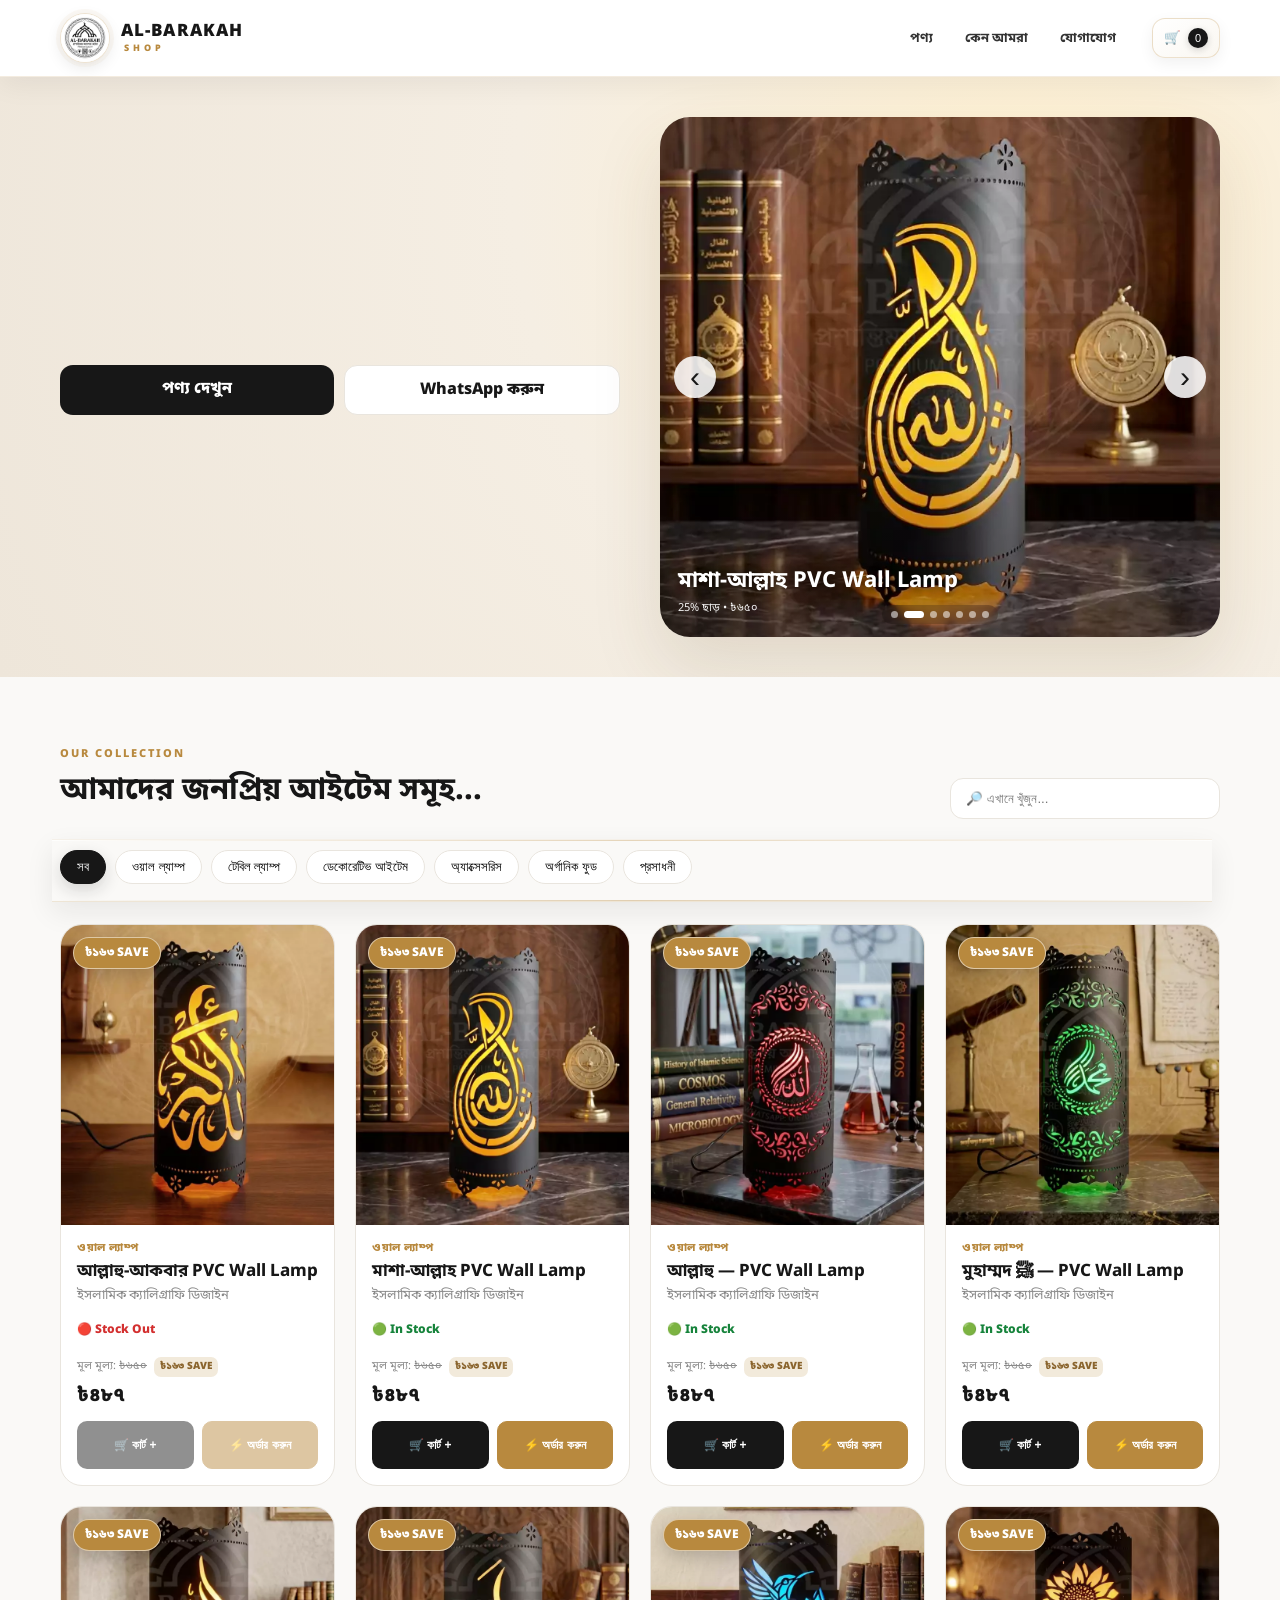
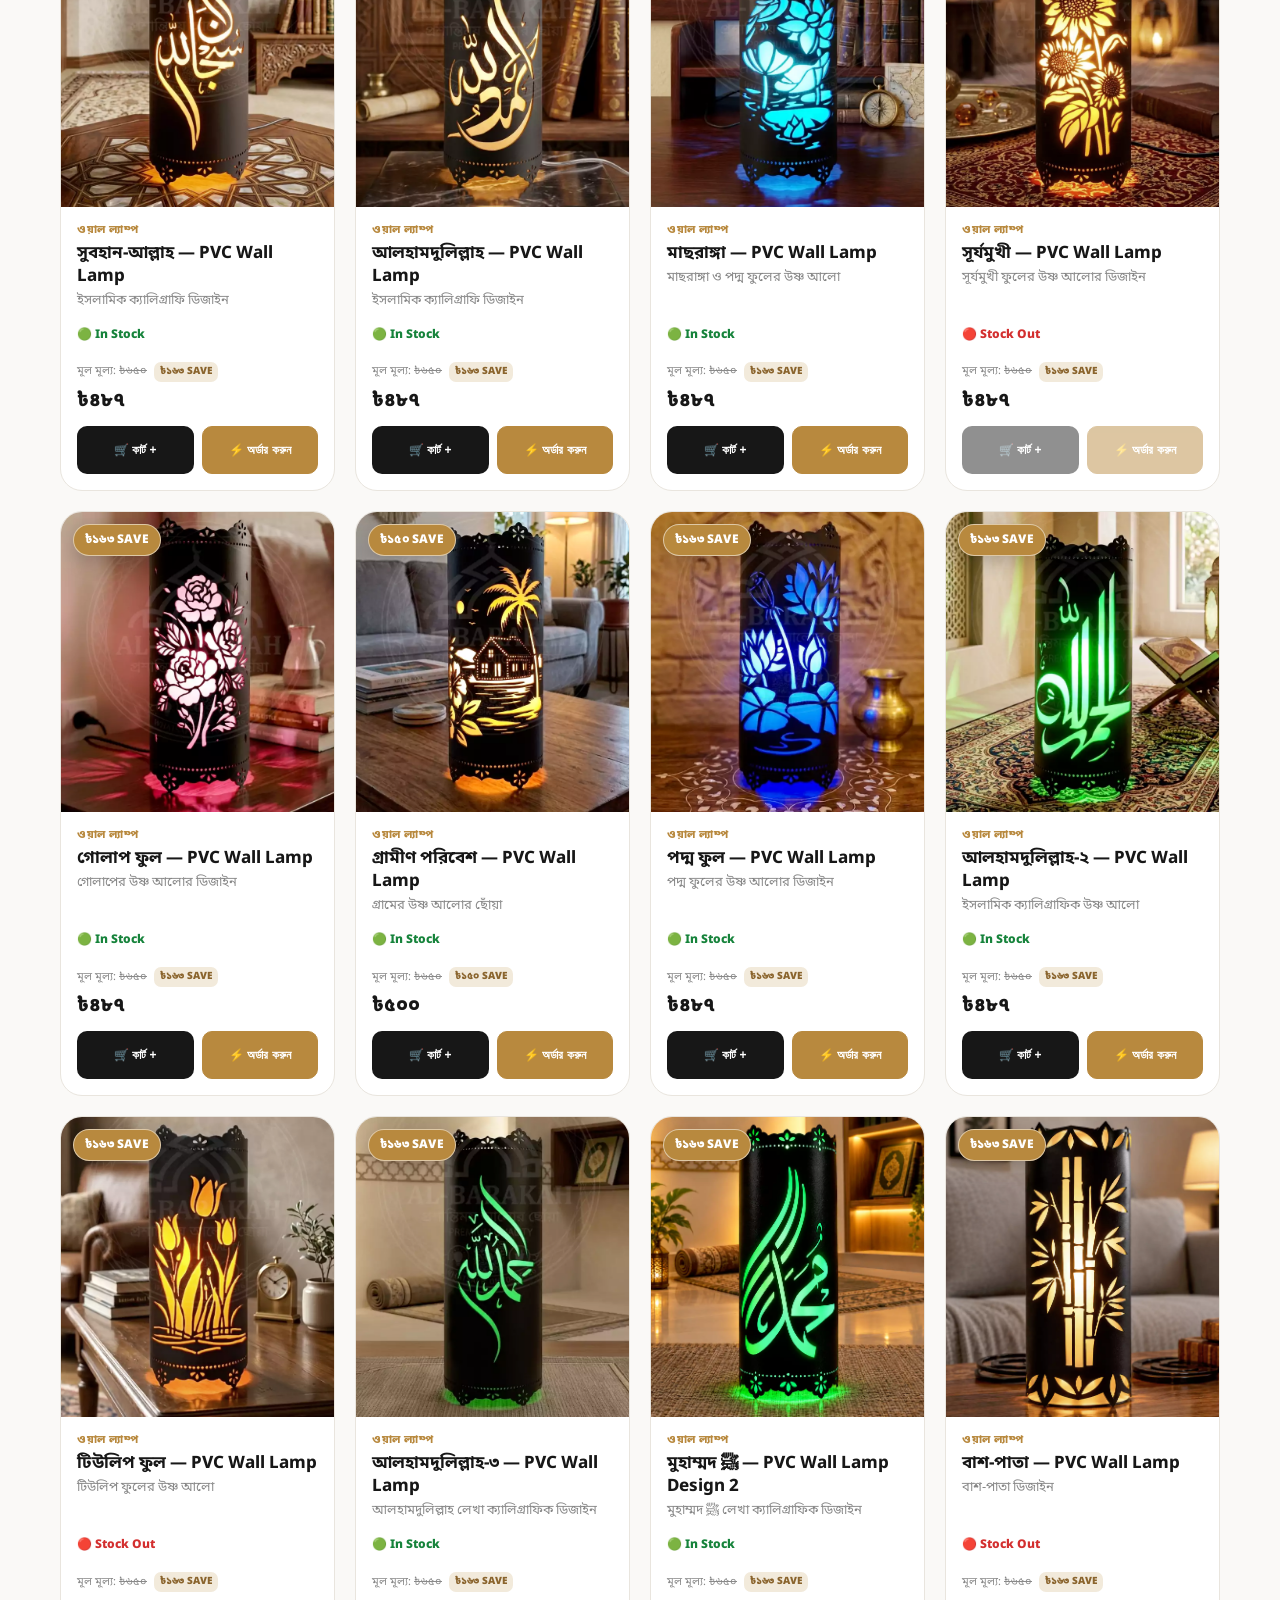
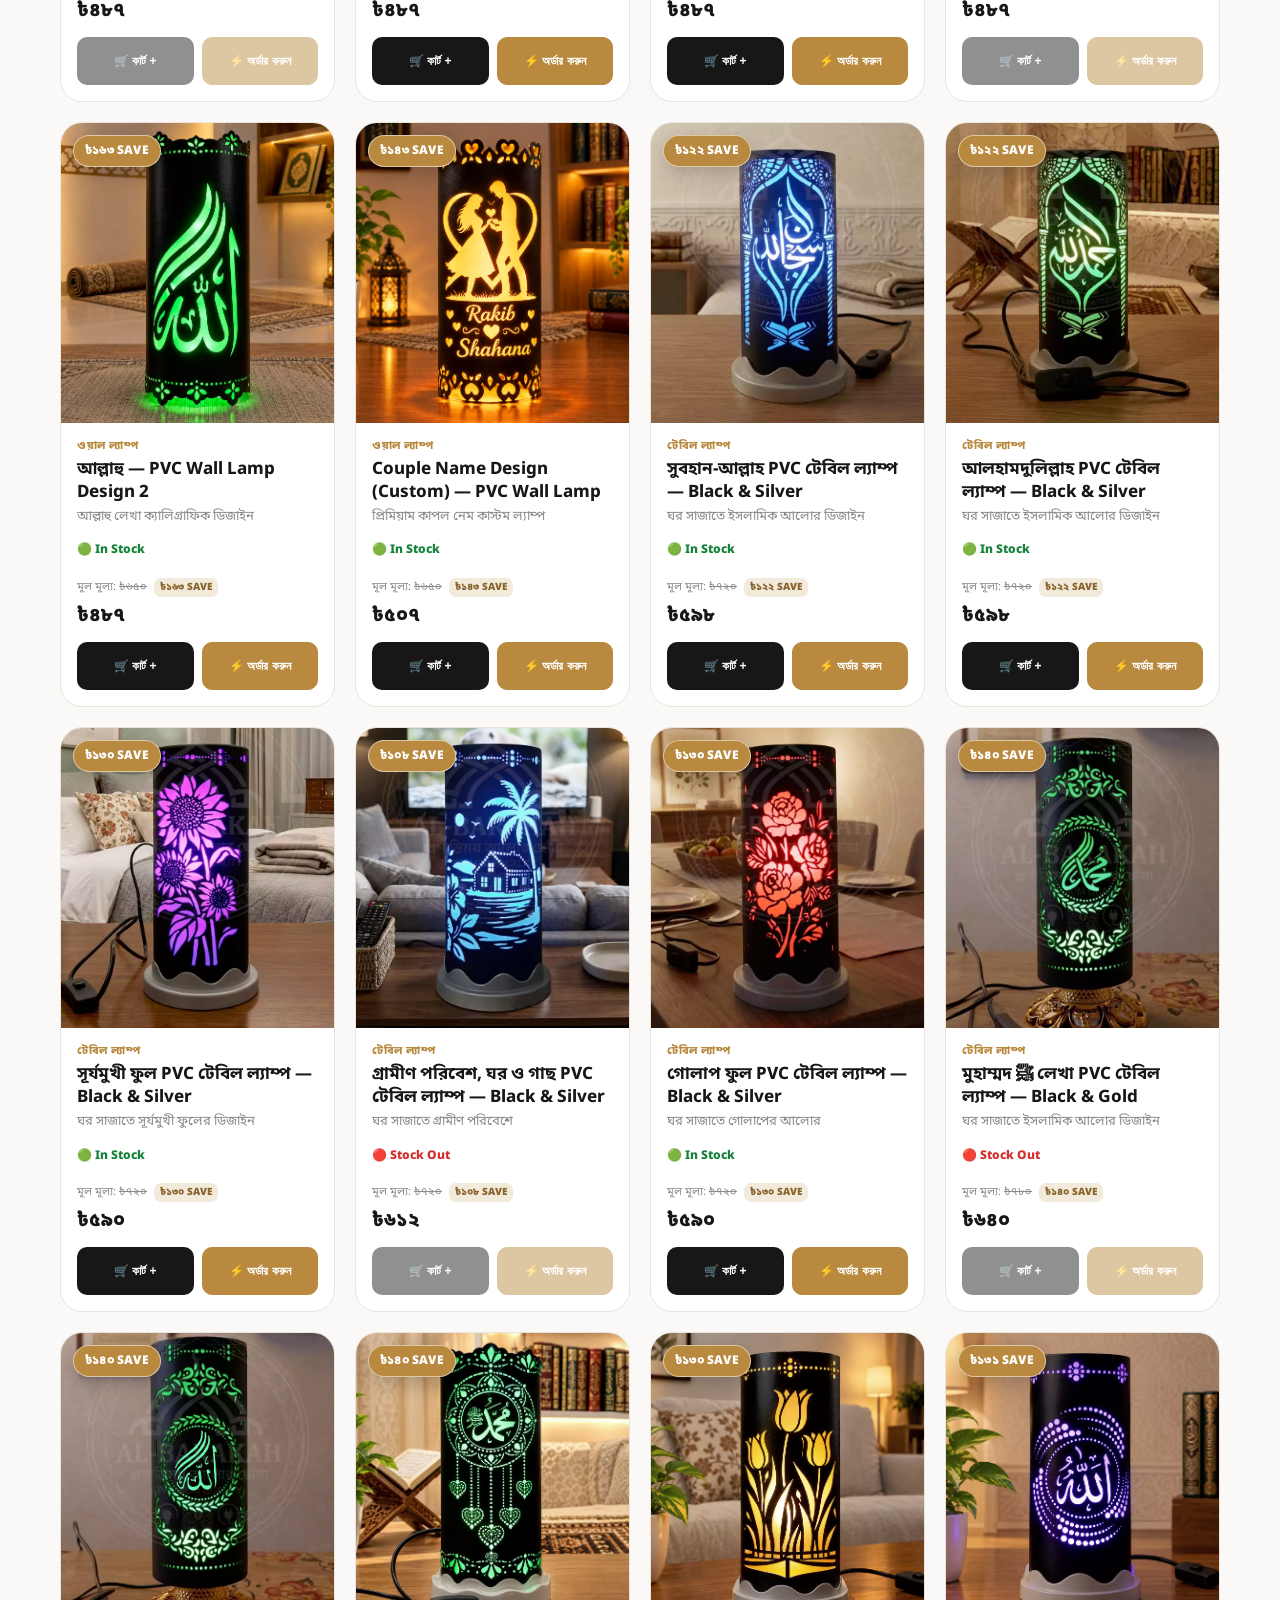
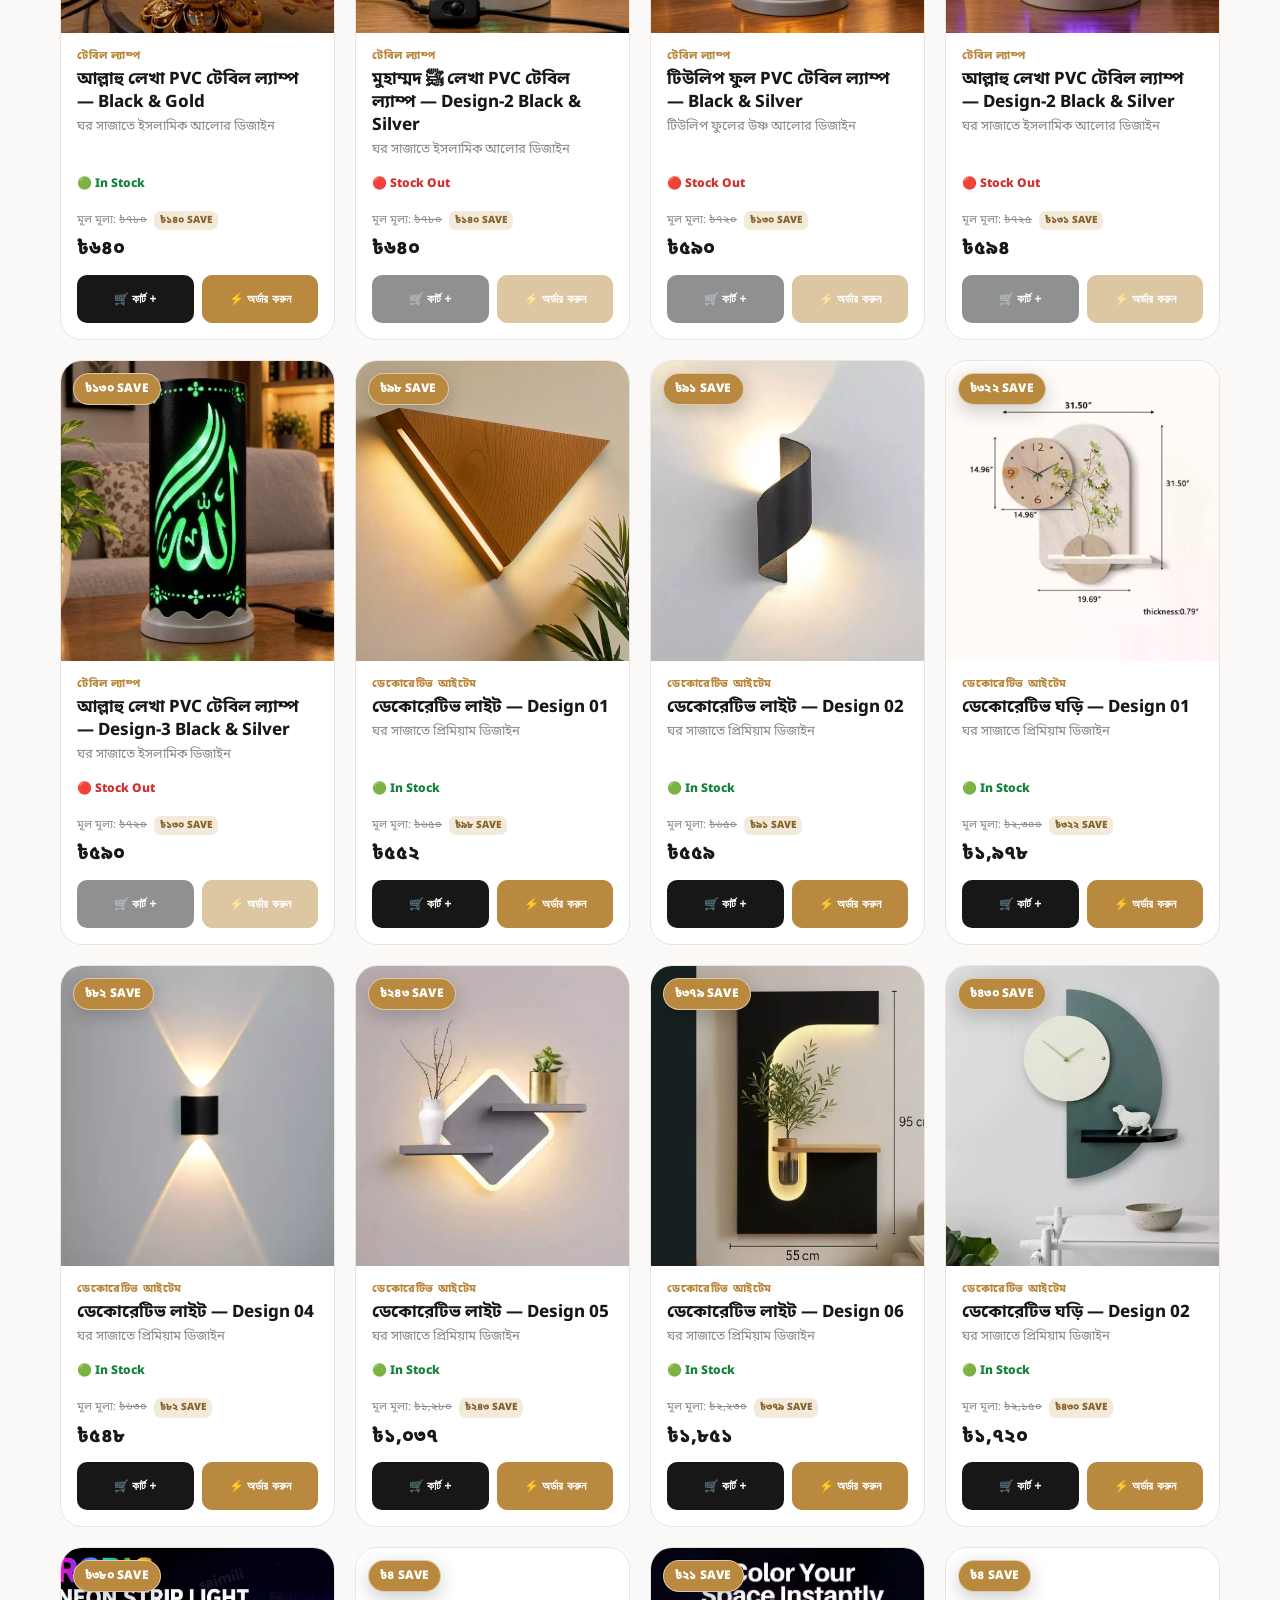
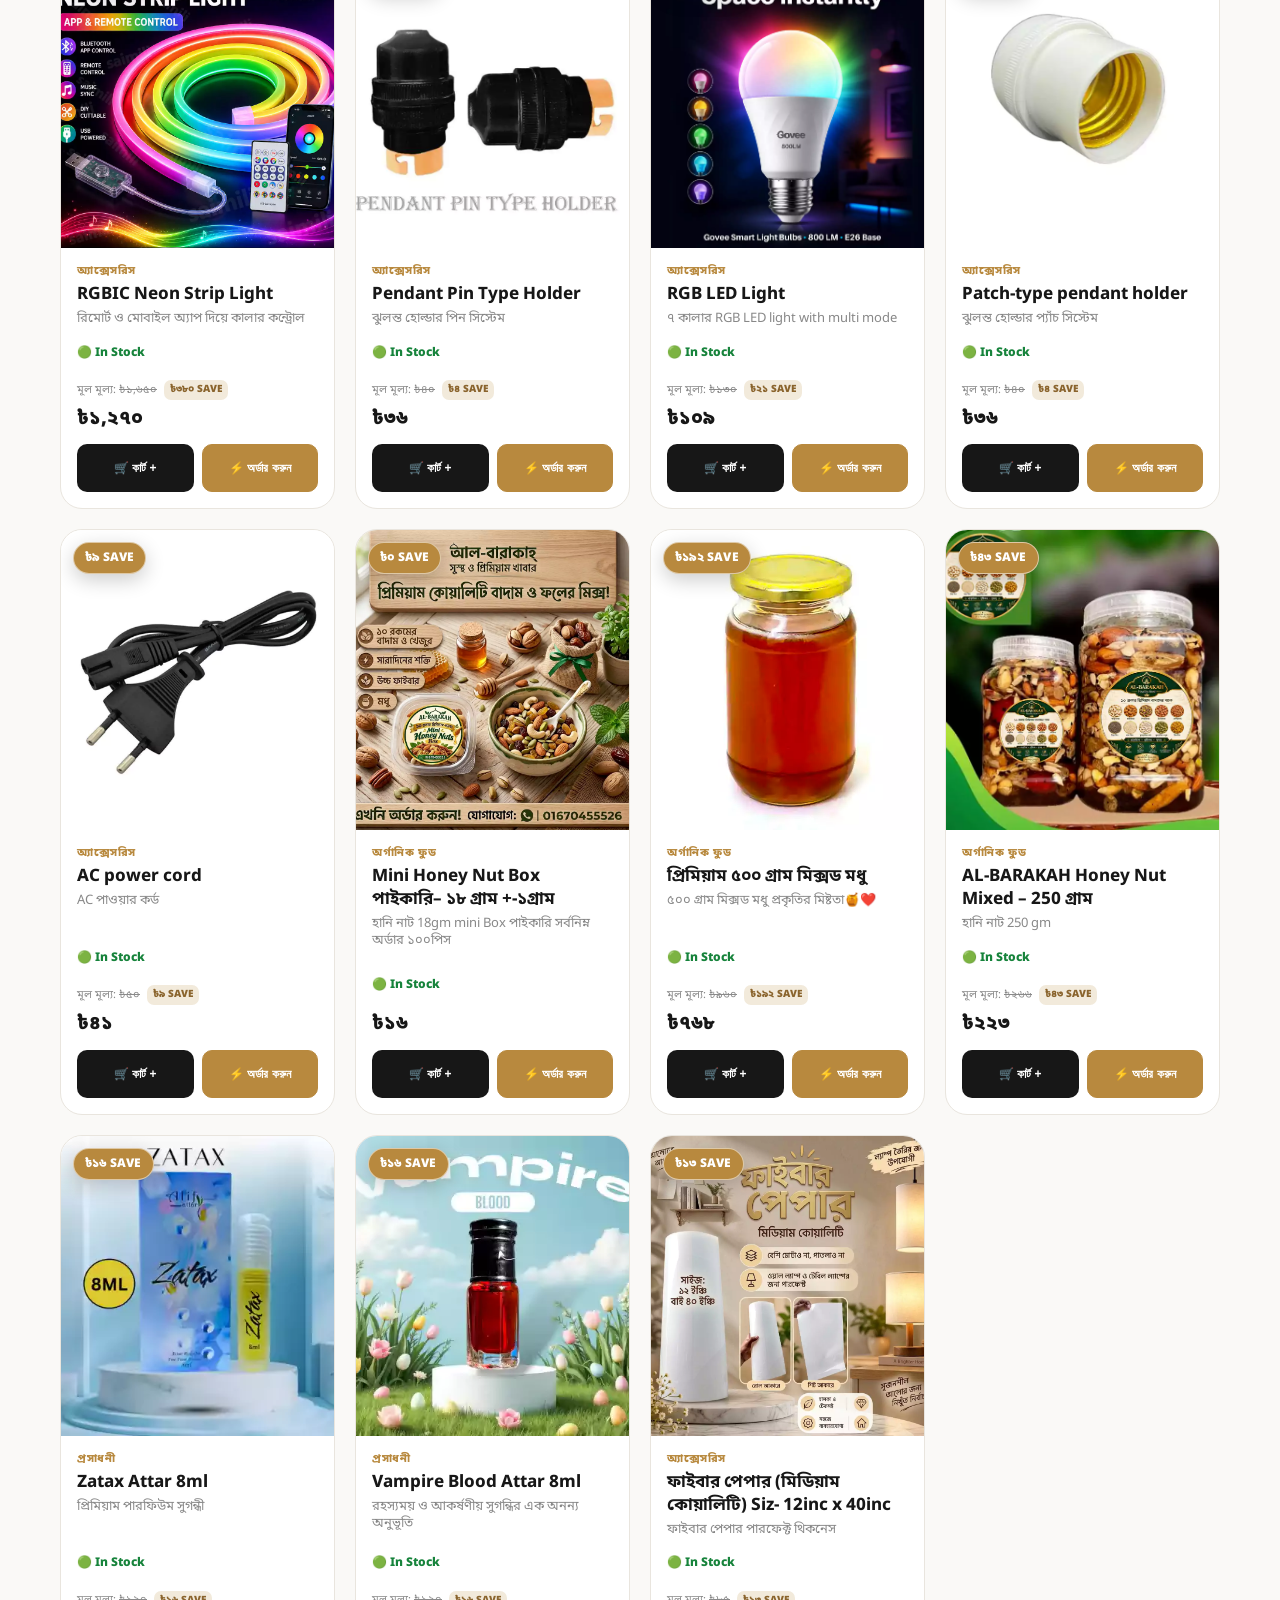
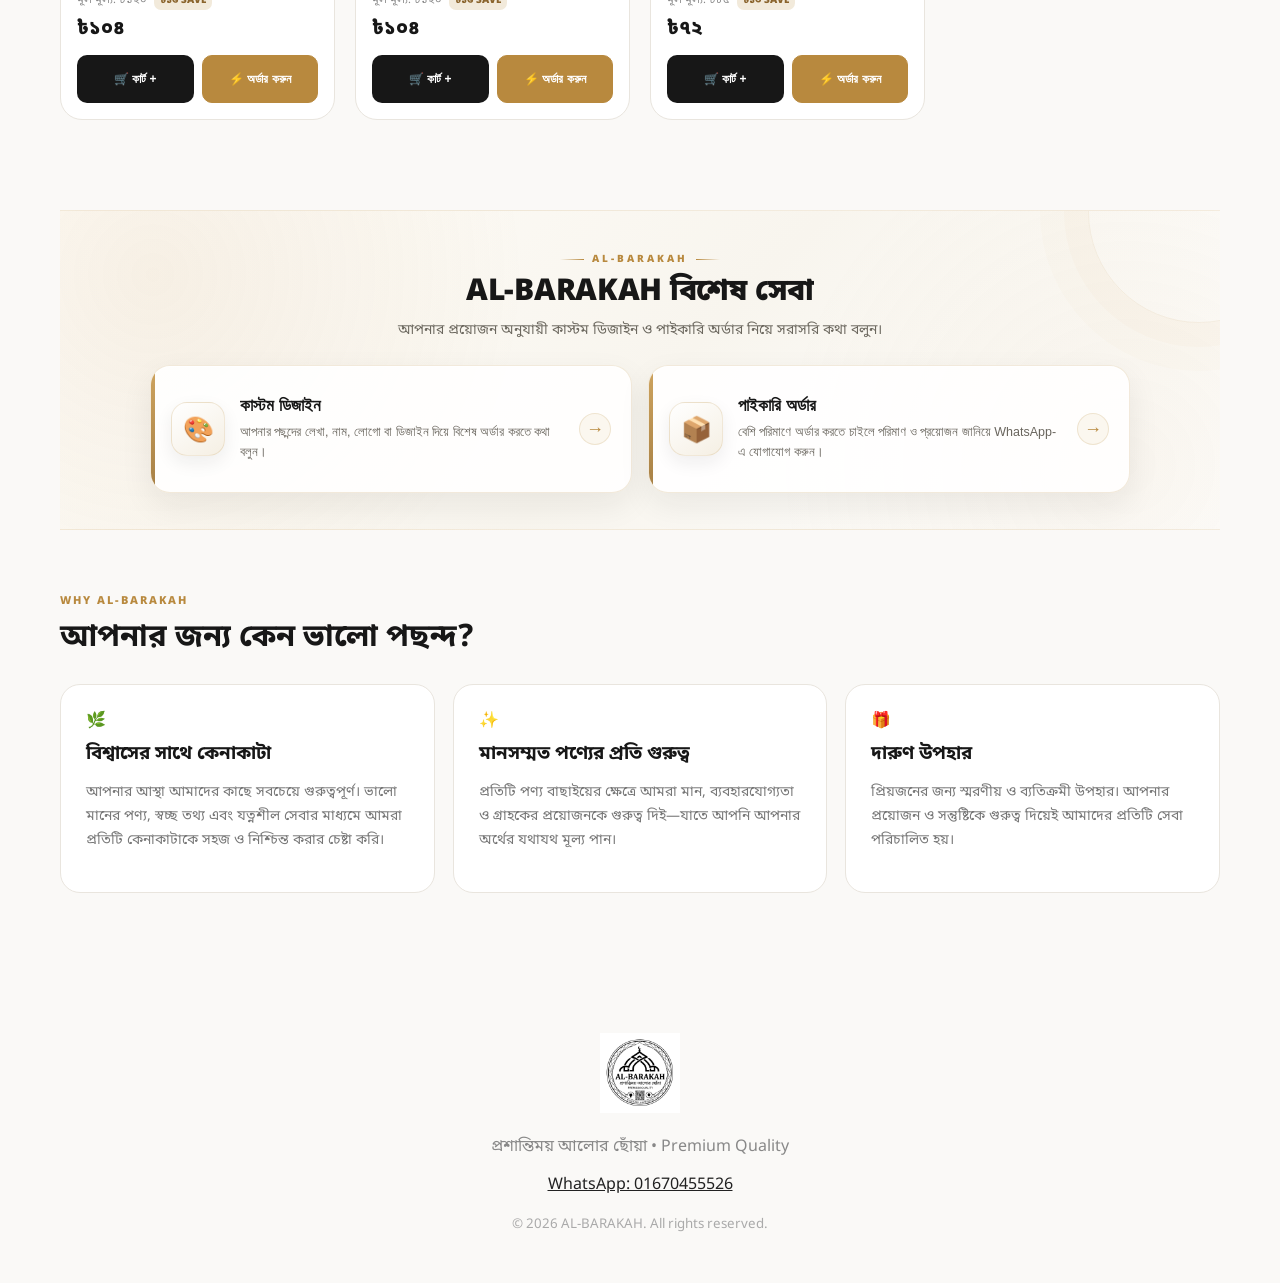
==== commit b2be6864: "Add files via upload" ====
--- a/product.html
+++ b/product.html
@@ -81,6 +81,18 @@
     </div>
   </section>
 
+  <!-- Related products from the same category -->
+  <section class="related-products-section" id="relatedProductsSection" aria-label="একই ক্যাটাগরির সম্পর্কিত পণ্য">
+    <div class="container">
+      <div class="related-products-head">
+        <span class="related-products-kicker">RELATED ITEMS</span>
+        <h2 id="relatedProductsTitle">এই ক্যাটাগরির আরও পণ্য</h2>
+        <p id="relatedProductsSubtitle">আপনি যে পণ্যটি দেখছেন, সেই একই ক্যাটাগরির আরও পণ্য দেখুন।</p>
+      </div>
+      <div id="relatedProductsGrid" class="products related-products-grid"></div>
+    </div>
+  </section>
+
   <!-- Premium product discovery card -->
   <section class="premium-discovery-card" aria-label="আরো প্রিমিয়াম প্রোডাক্ট দেখুন">
     <div class="premium-discovery-glow"></div>
--- a/style.css
+++ b/style.css
@@ -1623,3 +1623,91 @@
   color:#777;
   line-height:1.5;
 }
+
+
+/* ===== RELATED PRODUCTS ON PRODUCT DETAILS PAGE ===== */
+.related-products-section{
+  width:100%;
+  padding:34px 0 8px;
+}
+
+.related-products-head{
+  width:min(1160px,94%);
+  margin:0 auto 22px;
+  text-align:center;
+}
+
+.related-products-kicker{
+  display:inline-flex;
+  align-items:center;
+  justify-content:center;
+  min-height:30px;
+  padding:6px 12px;
+  border:1px solid rgba(212,175,55,.35);
+  border-radius:999px;
+  background:#fffdf7;
+  color:#80620c;
+  font-size:10px;
+  font-weight:900;
+  letter-spacing:.12em;
+}
+
+.related-products-head h2{
+  margin:10px 0 6px;
+  font-size:clamp(22px,3vw,30px);
+  line-height:1.3;
+}
+
+.related-products-head p{
+  margin:0 auto;
+  max-width:680px;
+  color:#777;
+  font-size:14px;
+  line-height:1.7;
+}
+
+.related-products-grid{
+  width:min(1160px,94%);
+  margin:0 auto;
+  padding-bottom:28px;
+}
+
+.related-product-card{
+  cursor:pointer;
+}
+
+.related-product-card .pimg{
+  position:relative;
+}
+
+.related-product-card .pimg img{
+  transition:transform .3s ease;
+}
+
+.related-product-card:hover .pimg img{
+  transform:scale(1.035);
+}
+
+@media(max-width:520px){
+  .related-products-section{
+    padding-top:24px;
+  }
+
+  .related-products-head{
+    width:calc(100% - 24px);
+    margin-bottom:16px;
+  }
+
+  .related-products-head h2{
+    font-size:21px;
+  }
+
+  .related-products-head p{
+    font-size:13px;
+  }
+
+  .related-products-grid{
+    width:calc(100% - 24px);
+  }
+}
+
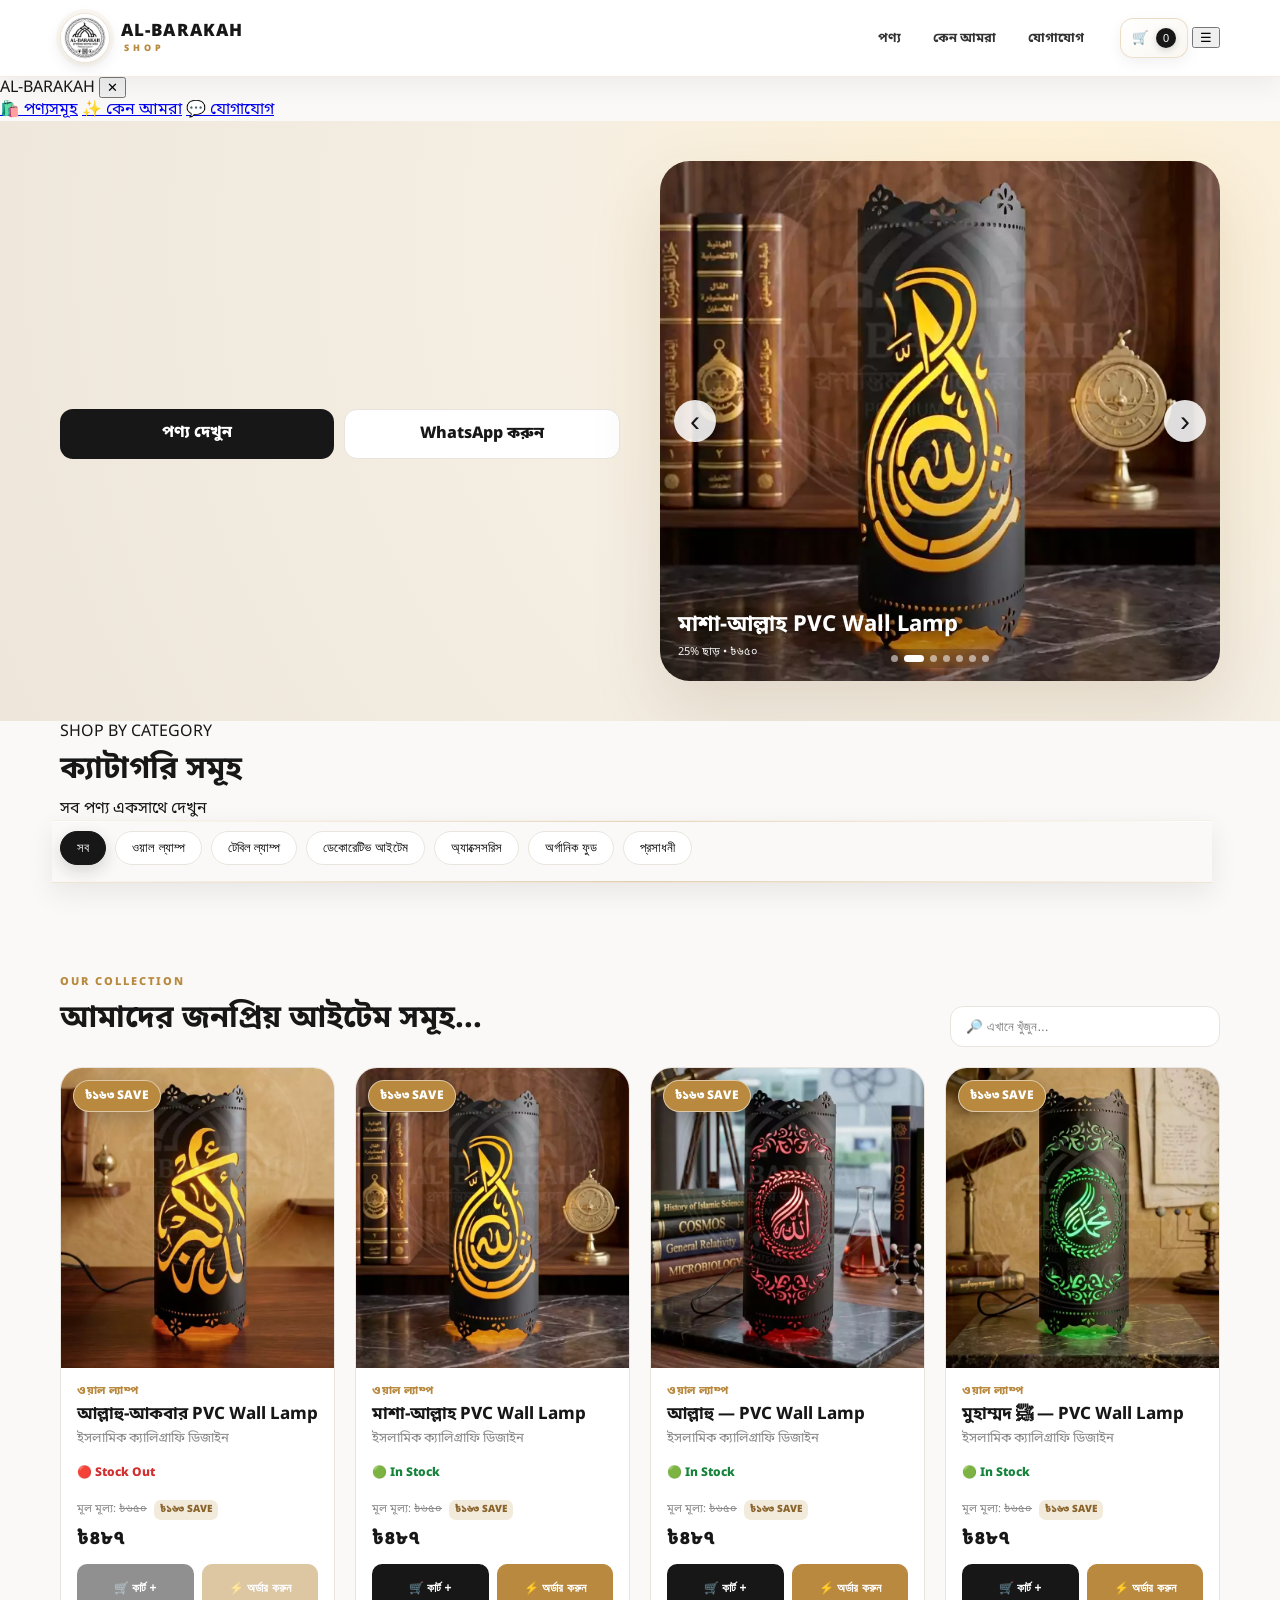
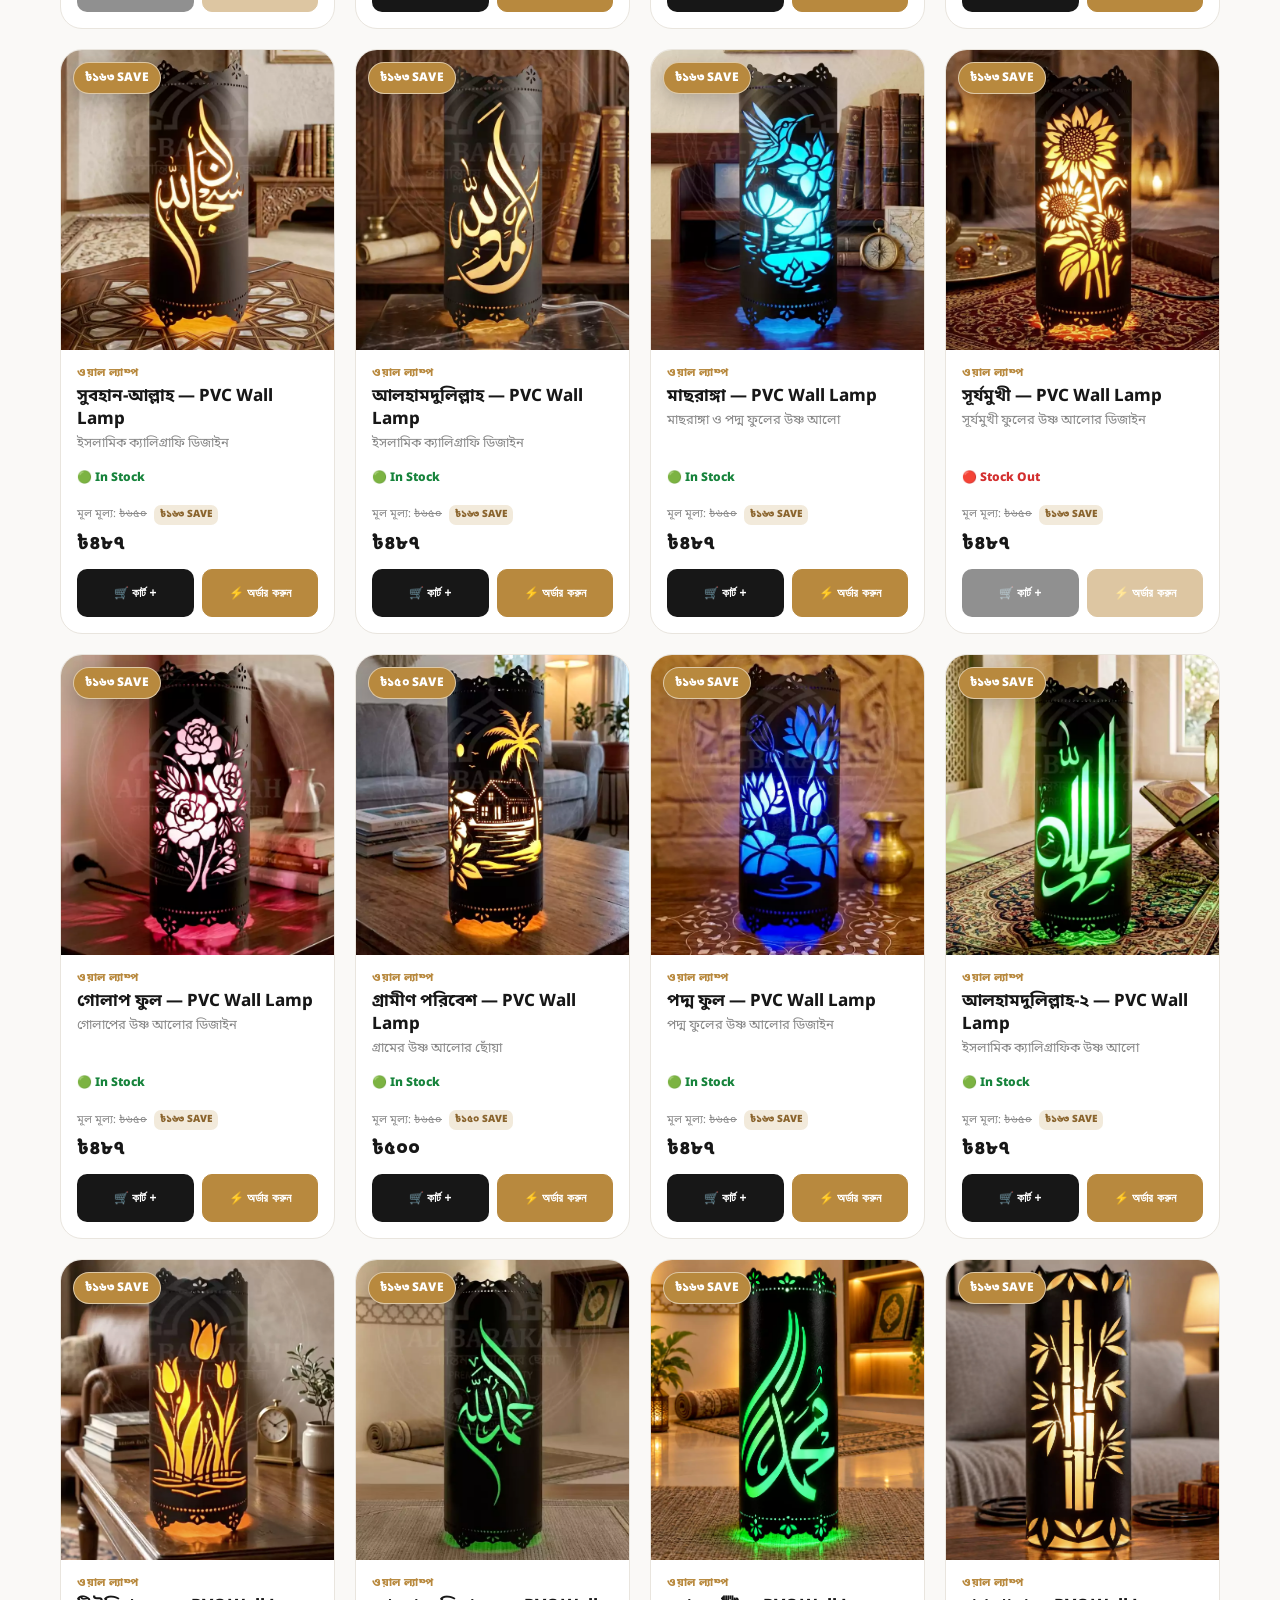
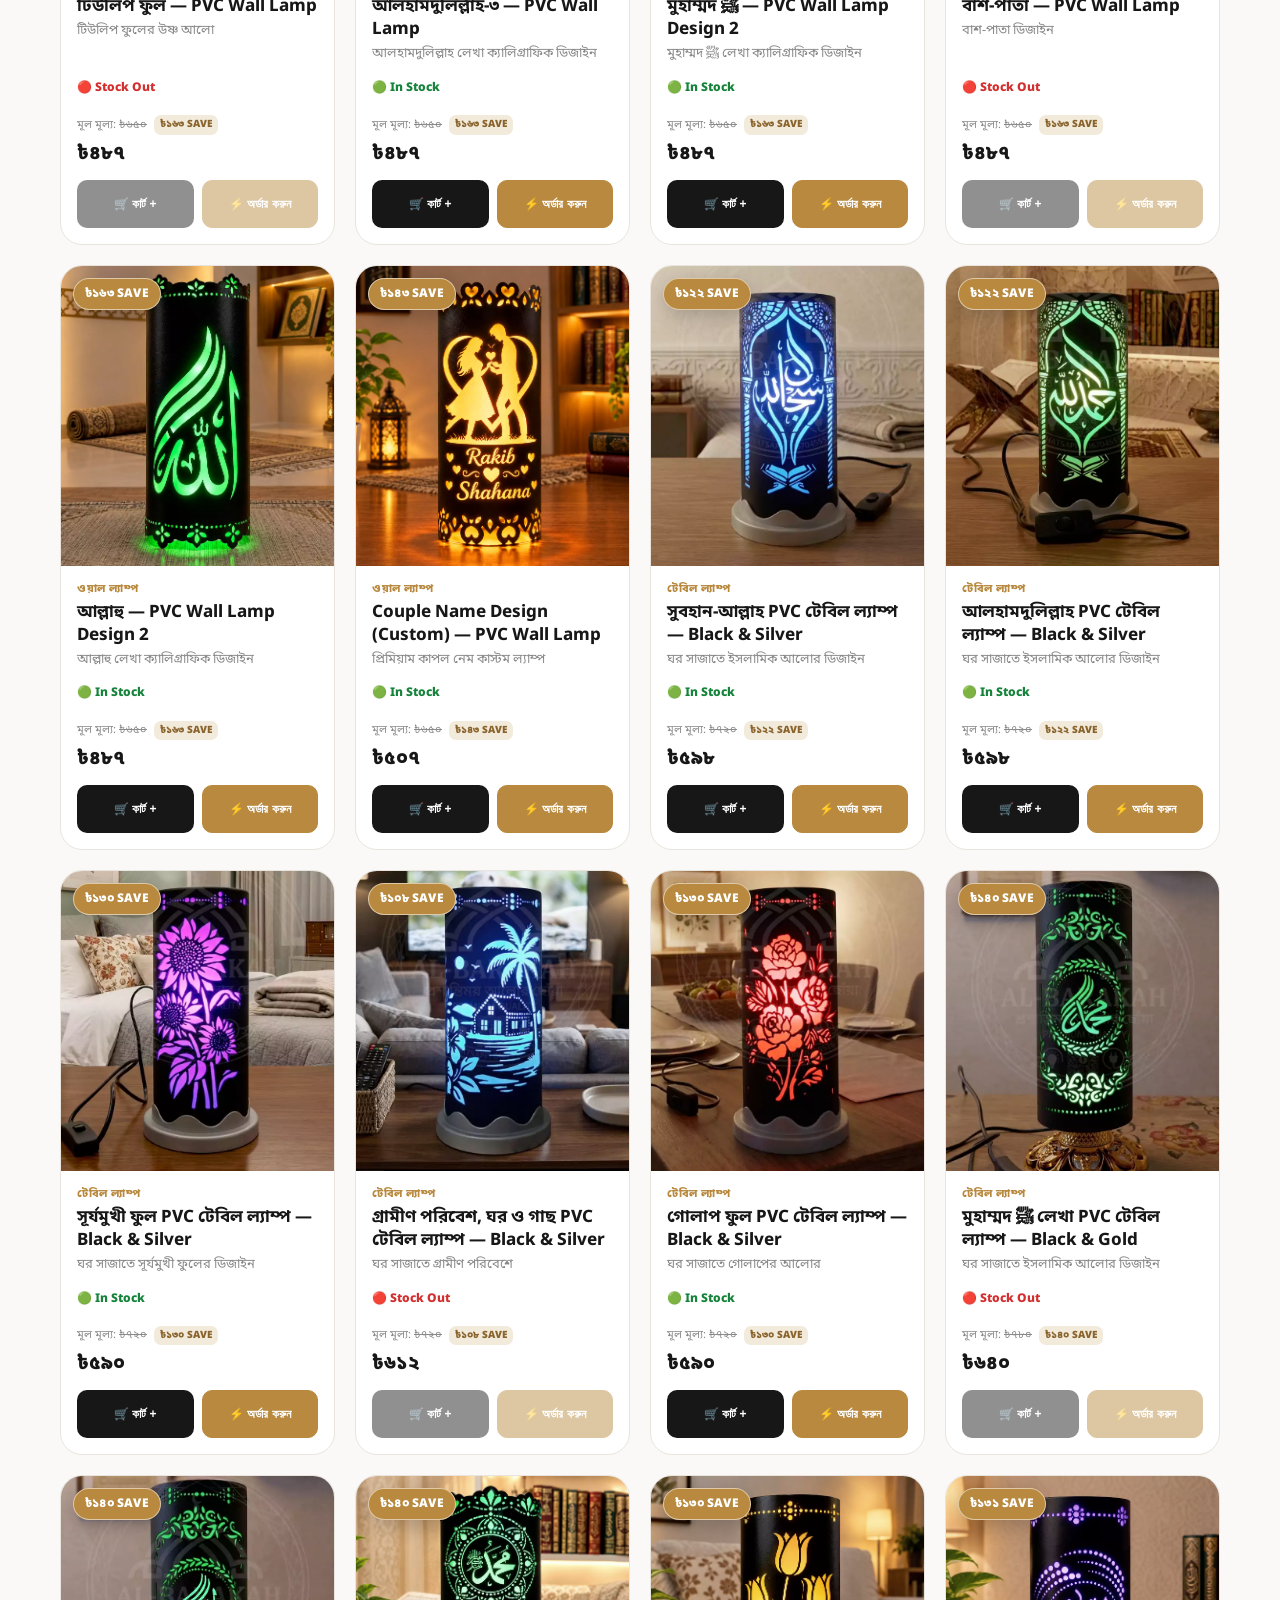
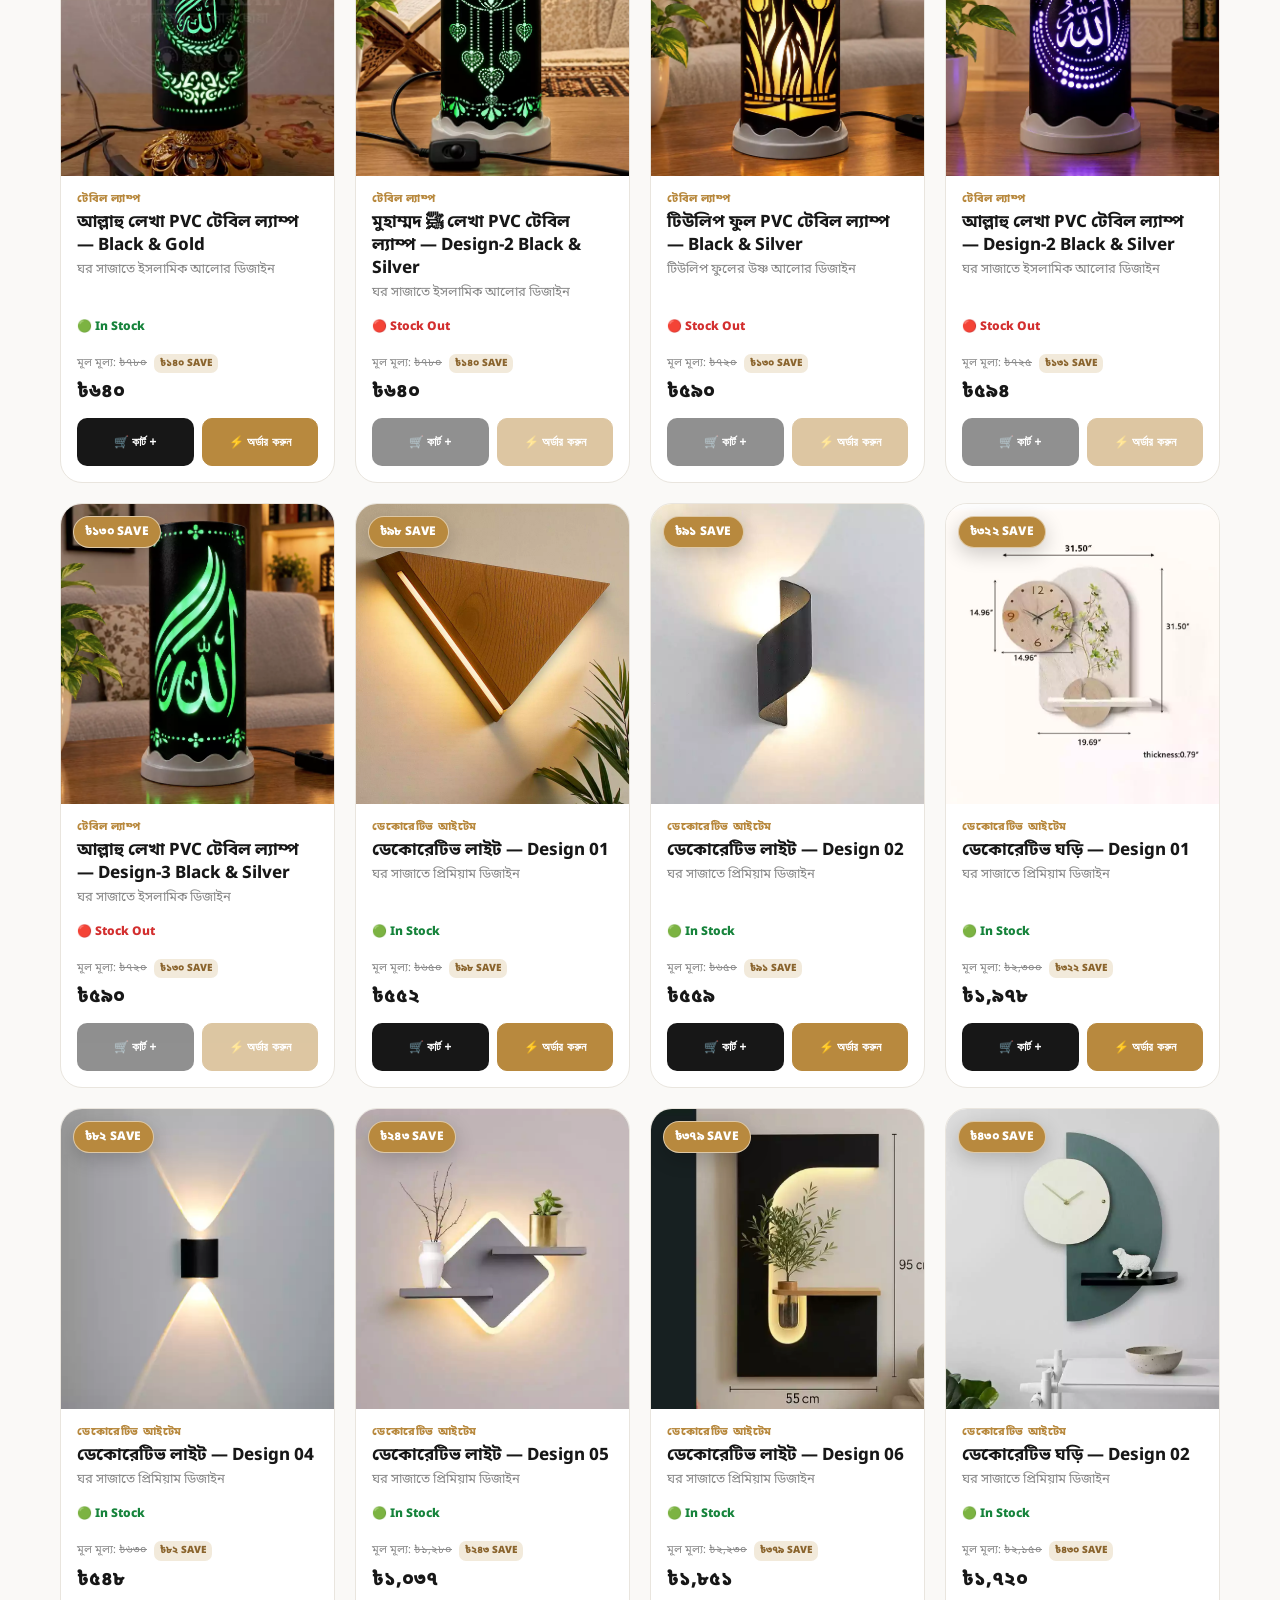
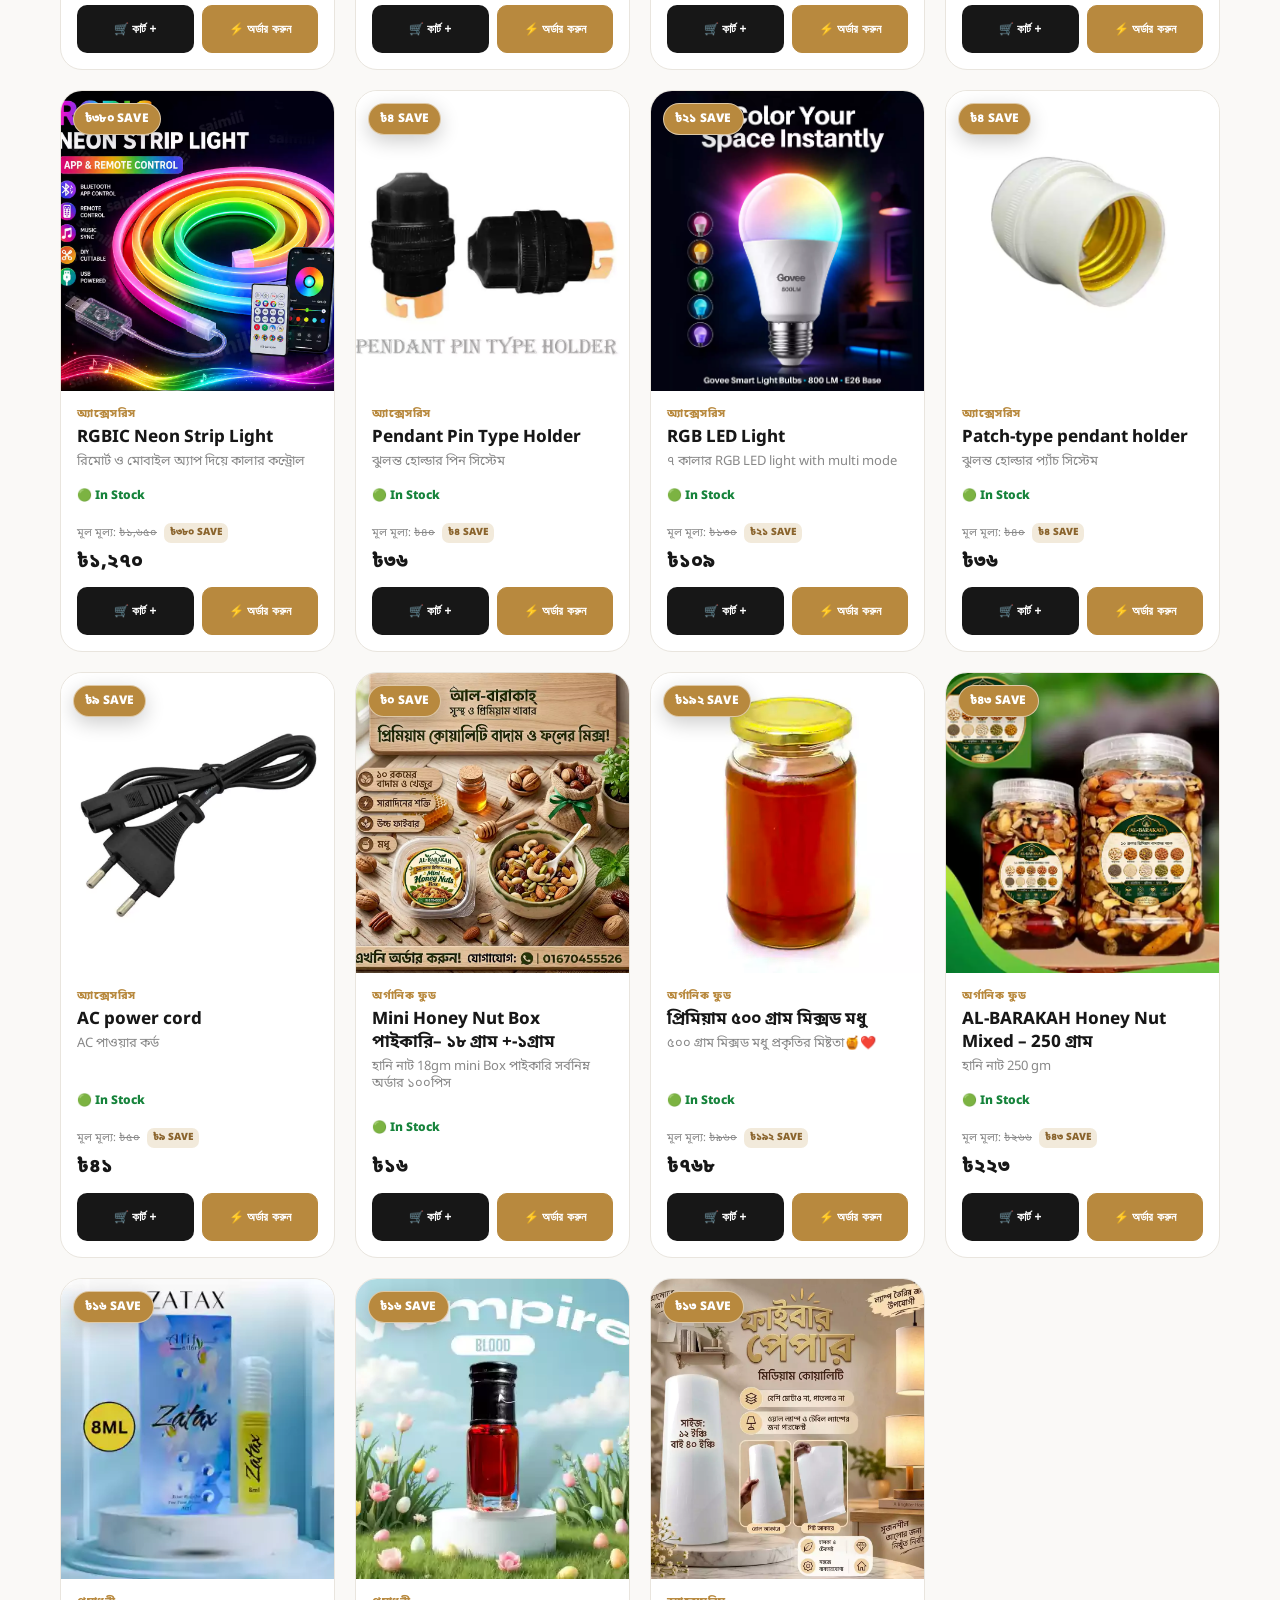
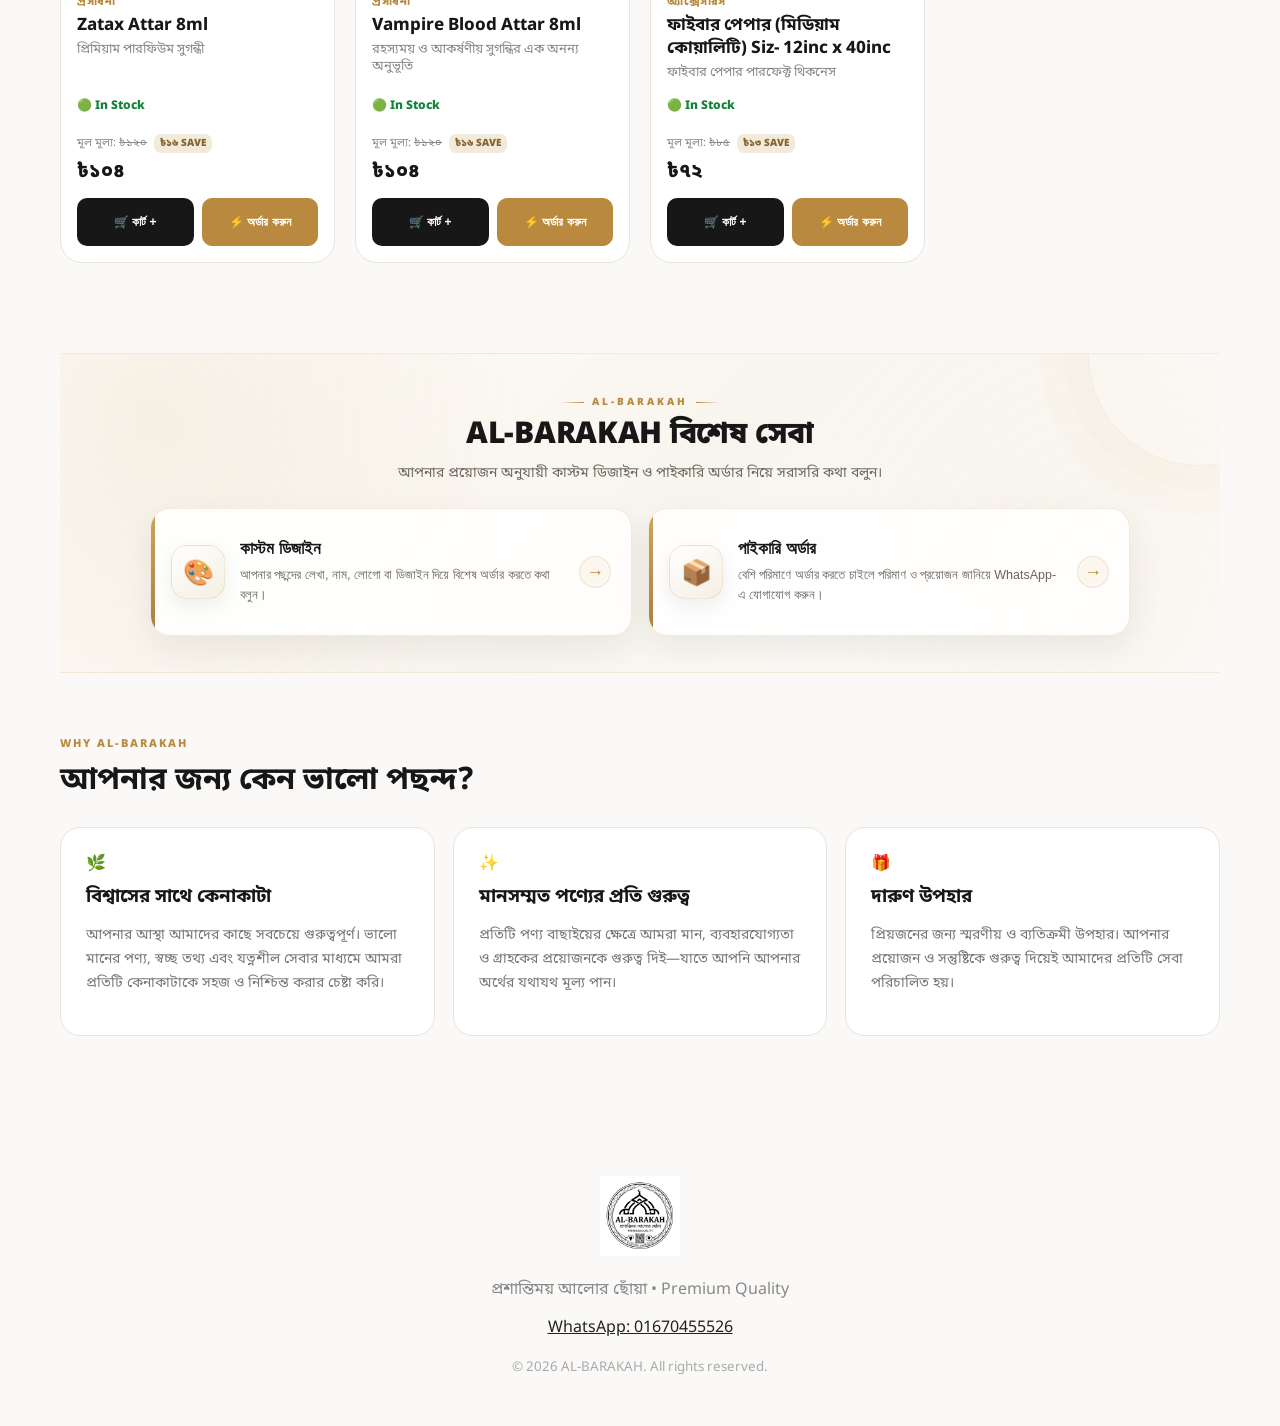
==== commit 585648c7: "Update product.html" ====
--- a/product.html
+++ b/product.html
@@ -19,10 +19,27 @@
 <header class="header">
   <div class="container nav">
     <a href="index.html" class="brand" aria-label="AL-BARAKAH SHOP"><span class="brand-logo"><img src="images/logo.webp" alt="AL-BARAKAH"></span><span class="brand-copy"><strong>AL-BARAKAH</strong><small>SHOP</small></span></a>
-    <nav><a href="index.html#products">পণ্য</a><a href="index.html#why">কেন আমরা</a><a href="index.html#contact">যোগাযোগ</a></nav>
-    <button class="cart-btn" onclick="openCart()">🛒 <span id="cartCount">0</span></button>
+    <nav class="desktop-nav"><a href="index.html#products">পণ্য</a><a href="index.html#why">কেন আমরা</a><a href="index.html#contact">যোগাযোগ</a></nav>
+    <div class="nav-actions">
+      <button class="cart-btn" onclick="openCart()">🛒 <span id="cartCount">0</span></button>
+      <button class="mobile-menu-btn" type="button" onclick="toggleMobileMenu()" aria-label="মেনু খুলুন" aria-expanded="false">☰</button>
+    </div>
   </div>
 </header>
+
+<div id="mobileMenuOverlay" class="mobile-menu-overlay" onclick="closeMobileMenu(event)">
+  <aside class="mobile-menu-panel" onclick="event.stopPropagation()">
+    <div class="mobile-menu-top">
+      <span>AL-BARAKAH</span>
+      <button type="button" onclick="closeMobileMenu()">✕</button>
+    </div>
+    <div class="mobile-menu-links">
+      <a href="index.html#products" onclick="closeMobileMenu()">🛍️ <span>পণ্যসমূহ</span></a>
+      <a href="index.html#why" onclick="closeMobileMenu()">✨ <span>কেন আমরা</span></a>
+      <a href="index.html#contact" onclick="closeMobileMenu()">💬 <span>যোগাযোগ</span></a>
+    </div>
+  </aside>
+</div>
 
 <main class="product-page">
   <!-- Same flash-offer system as the main page -->
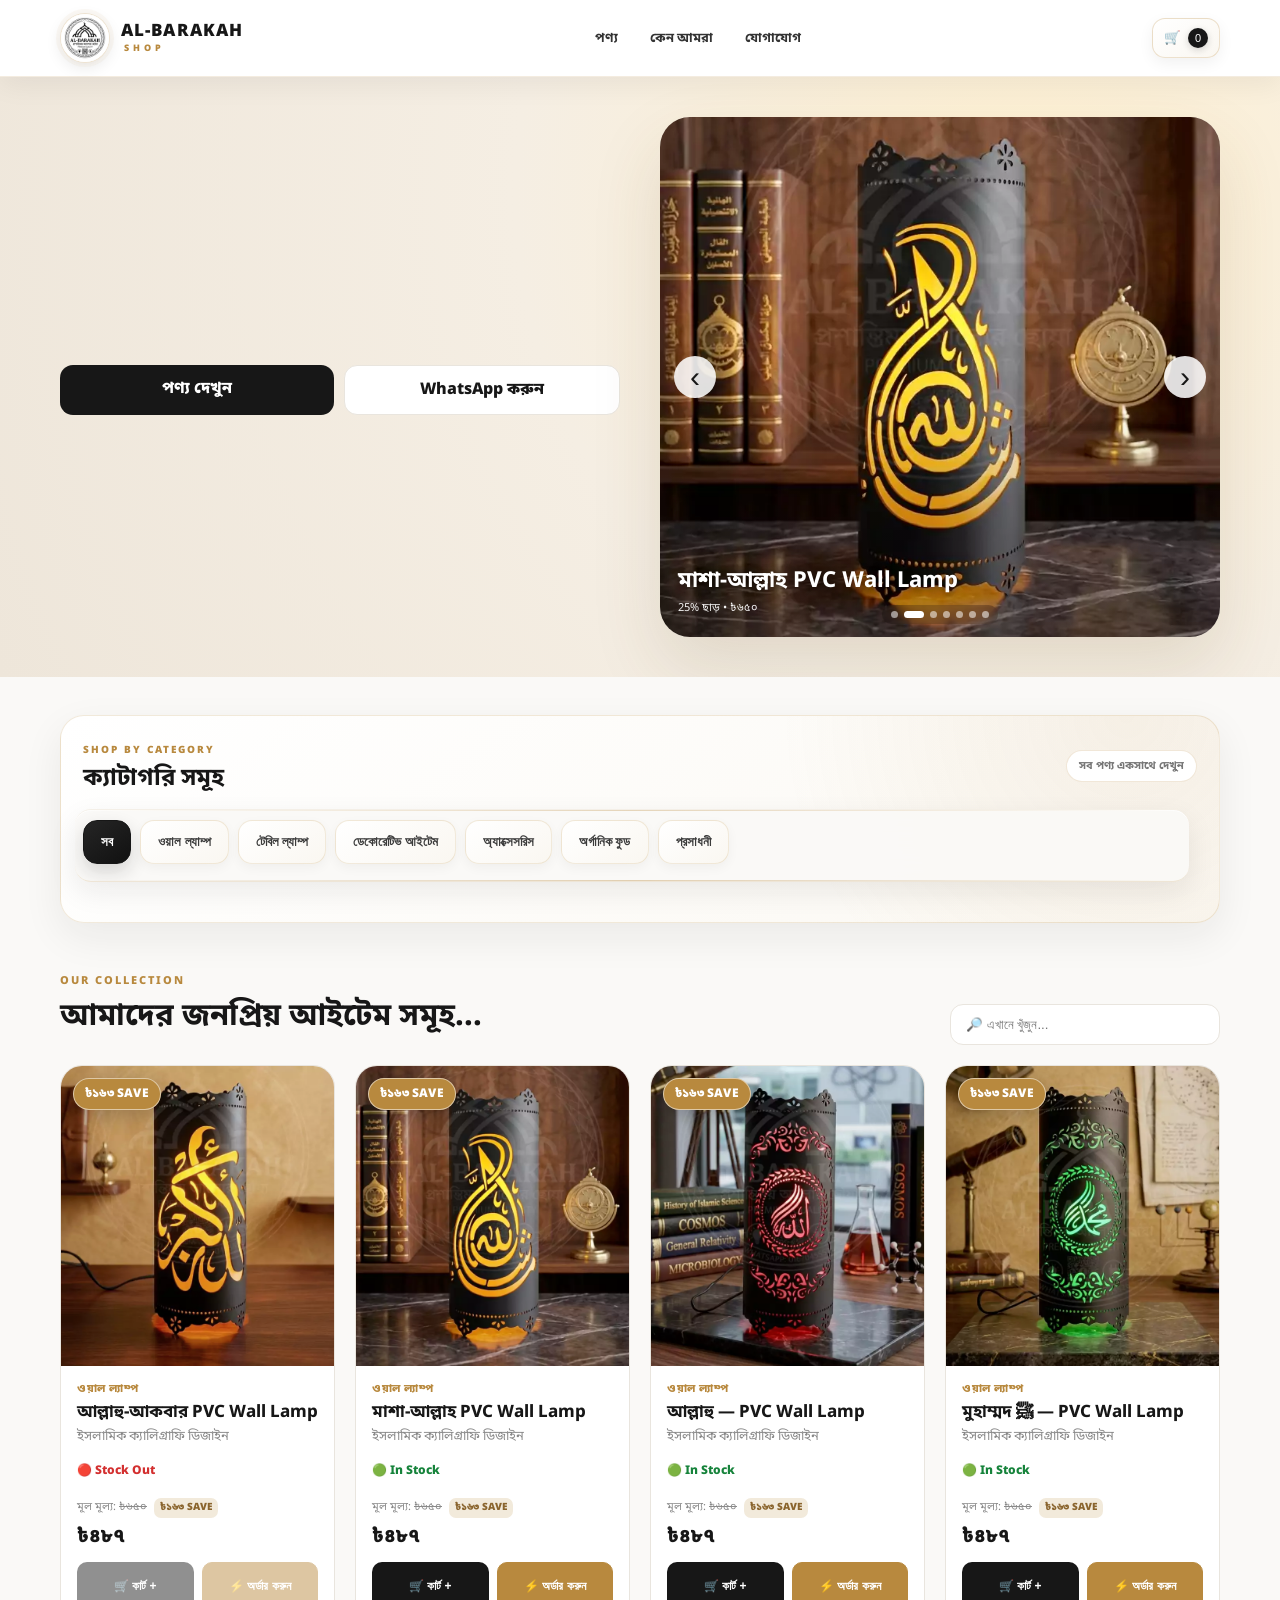
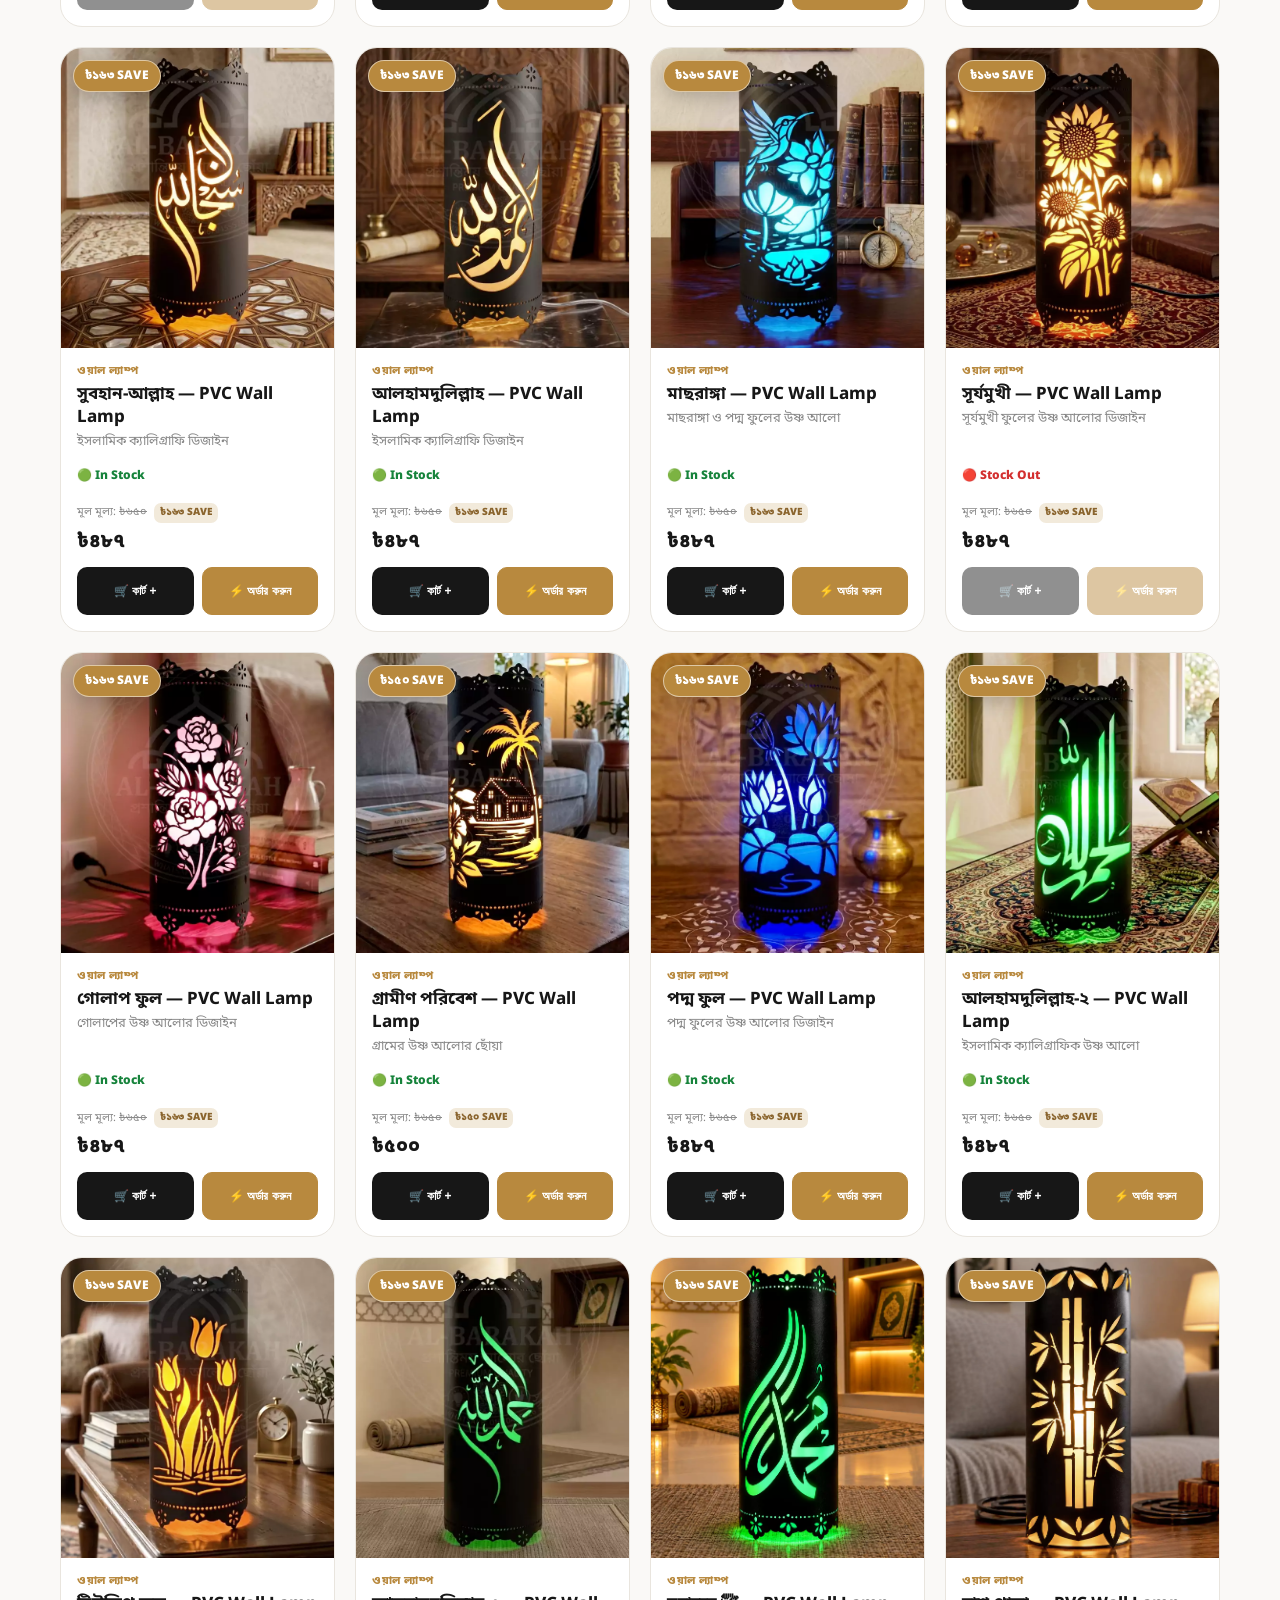
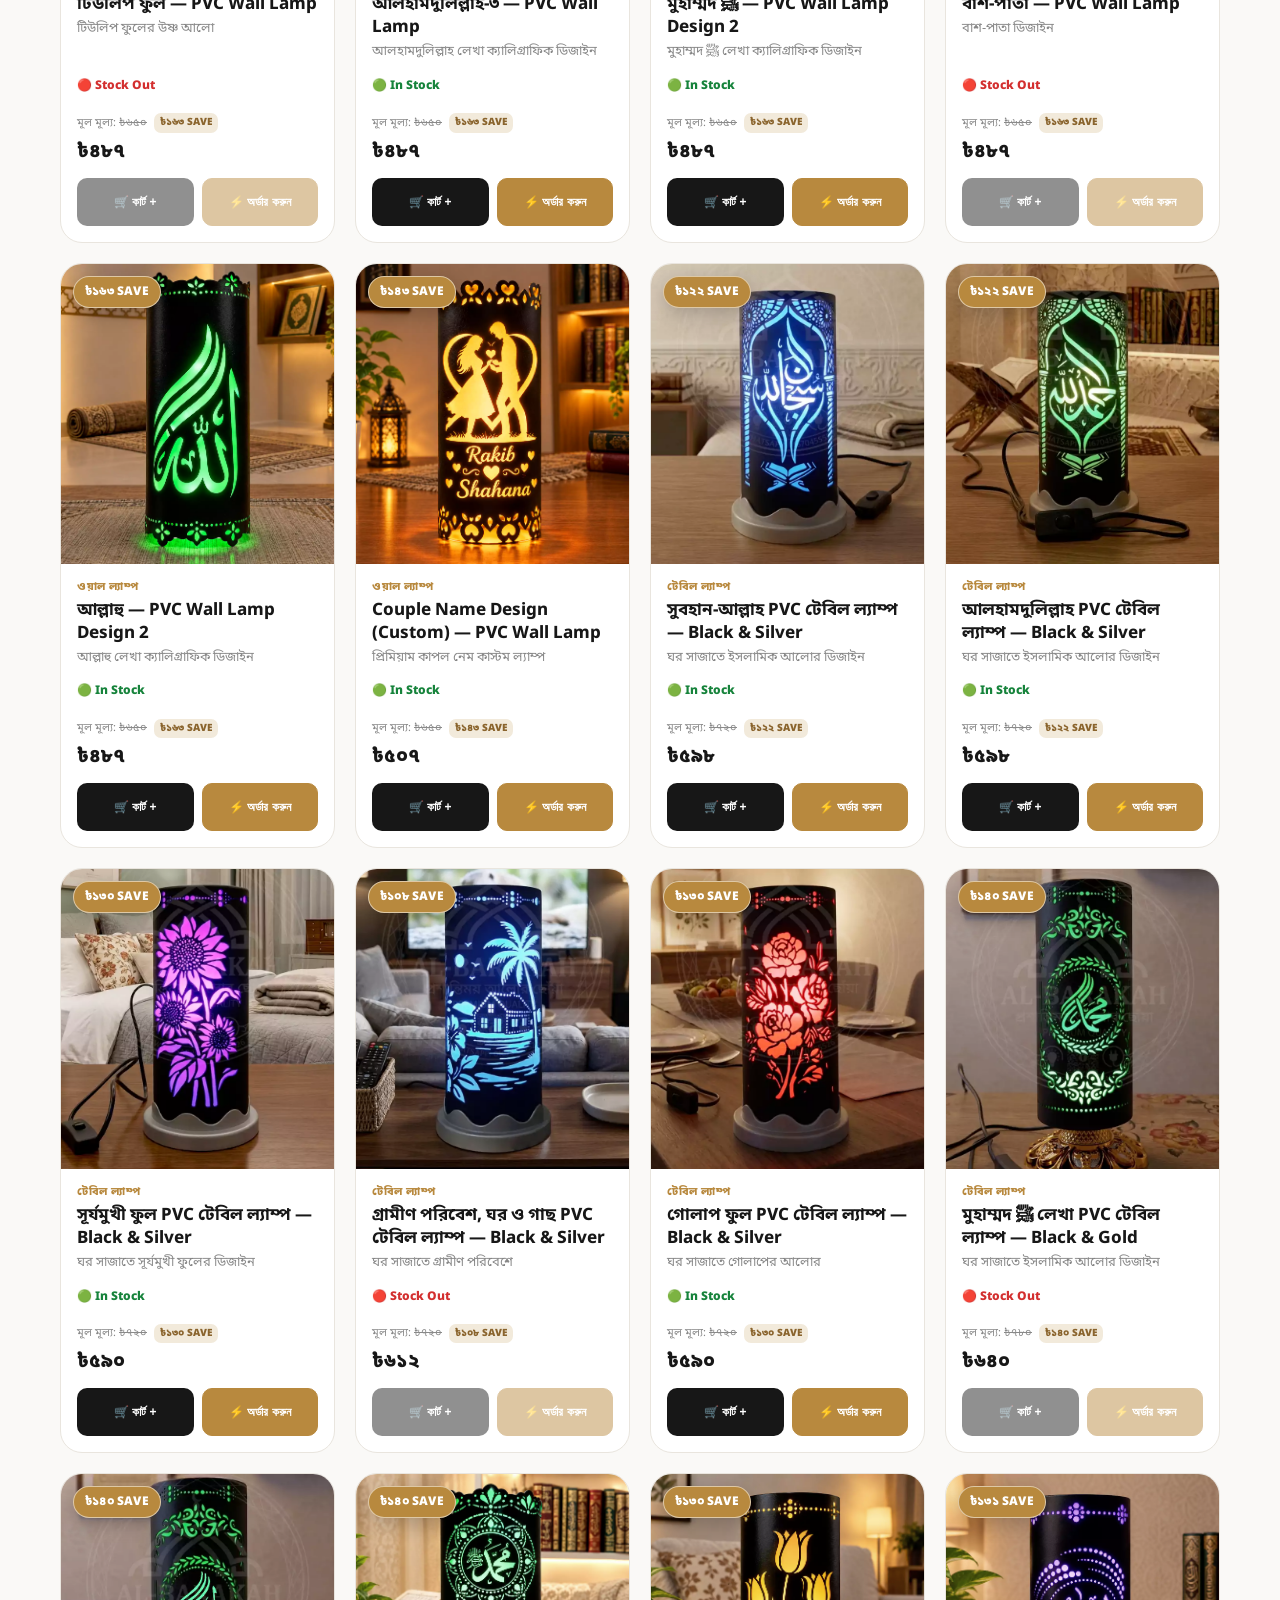
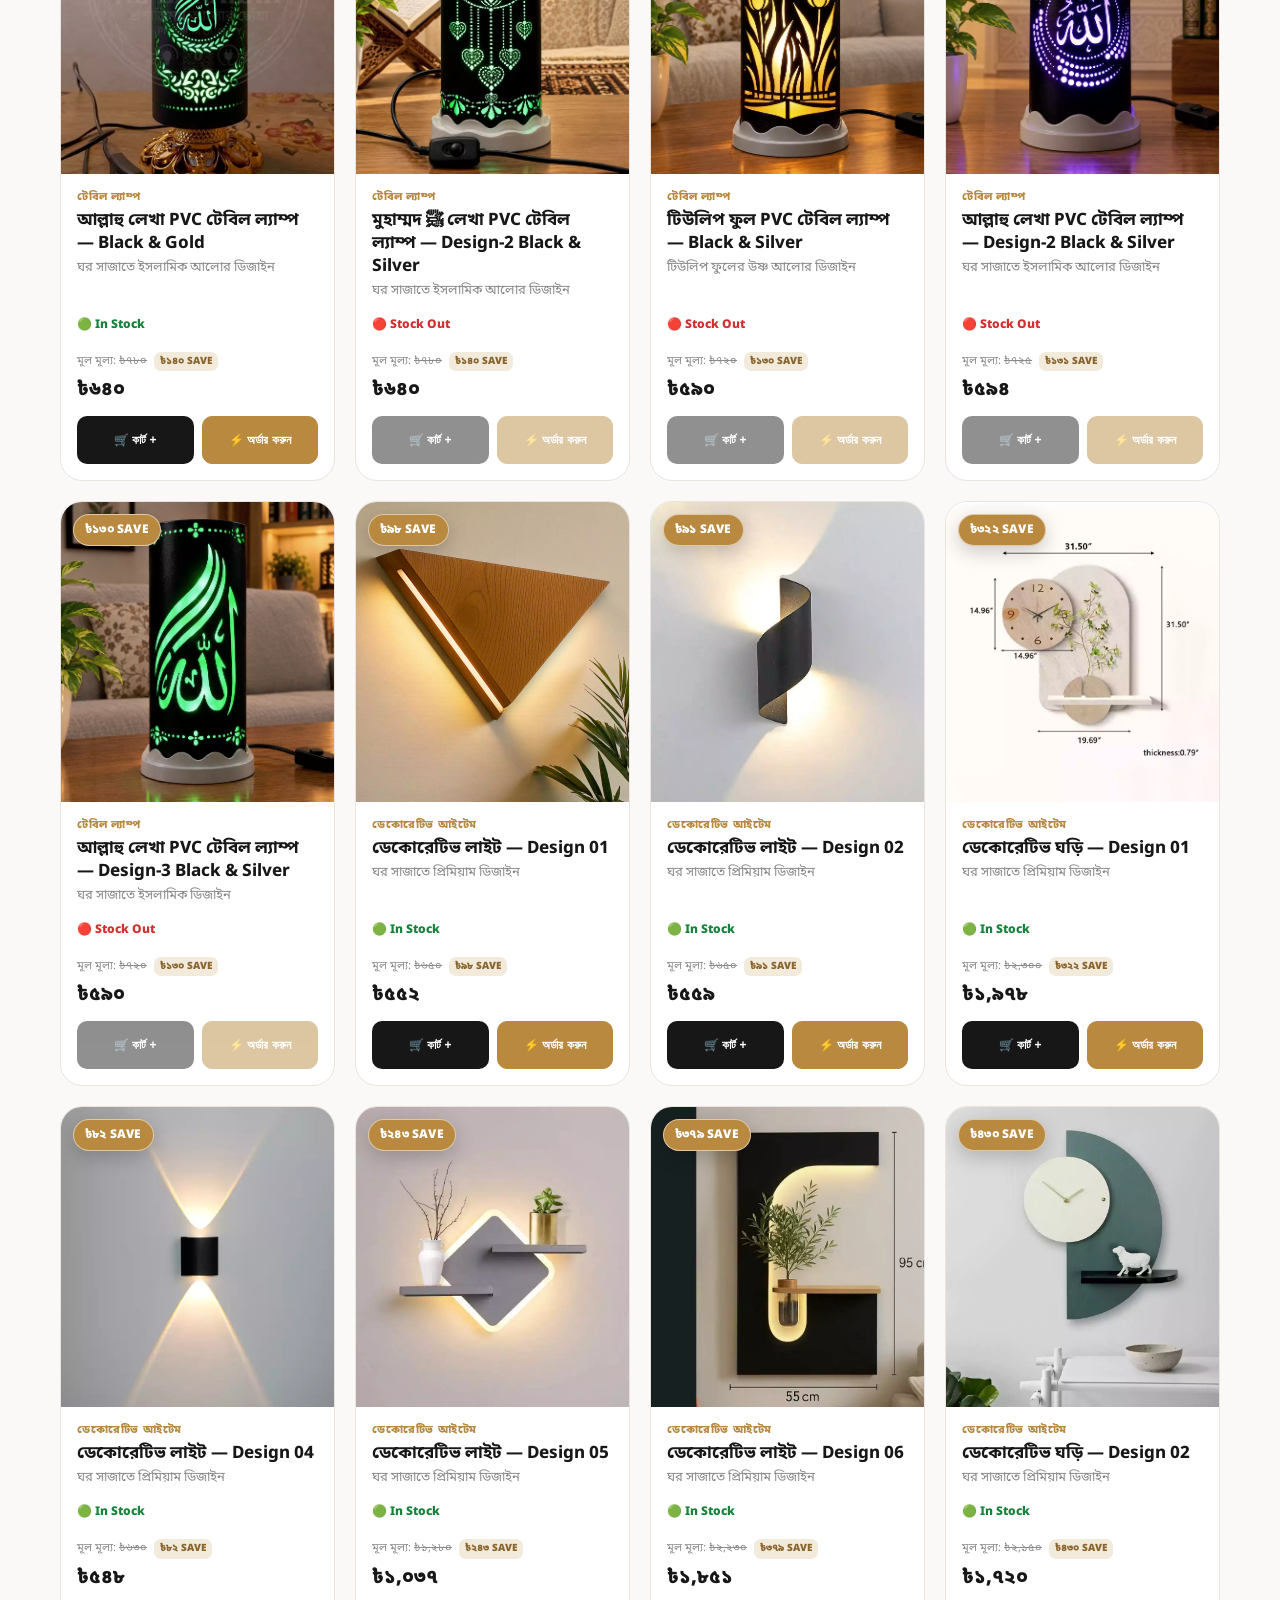
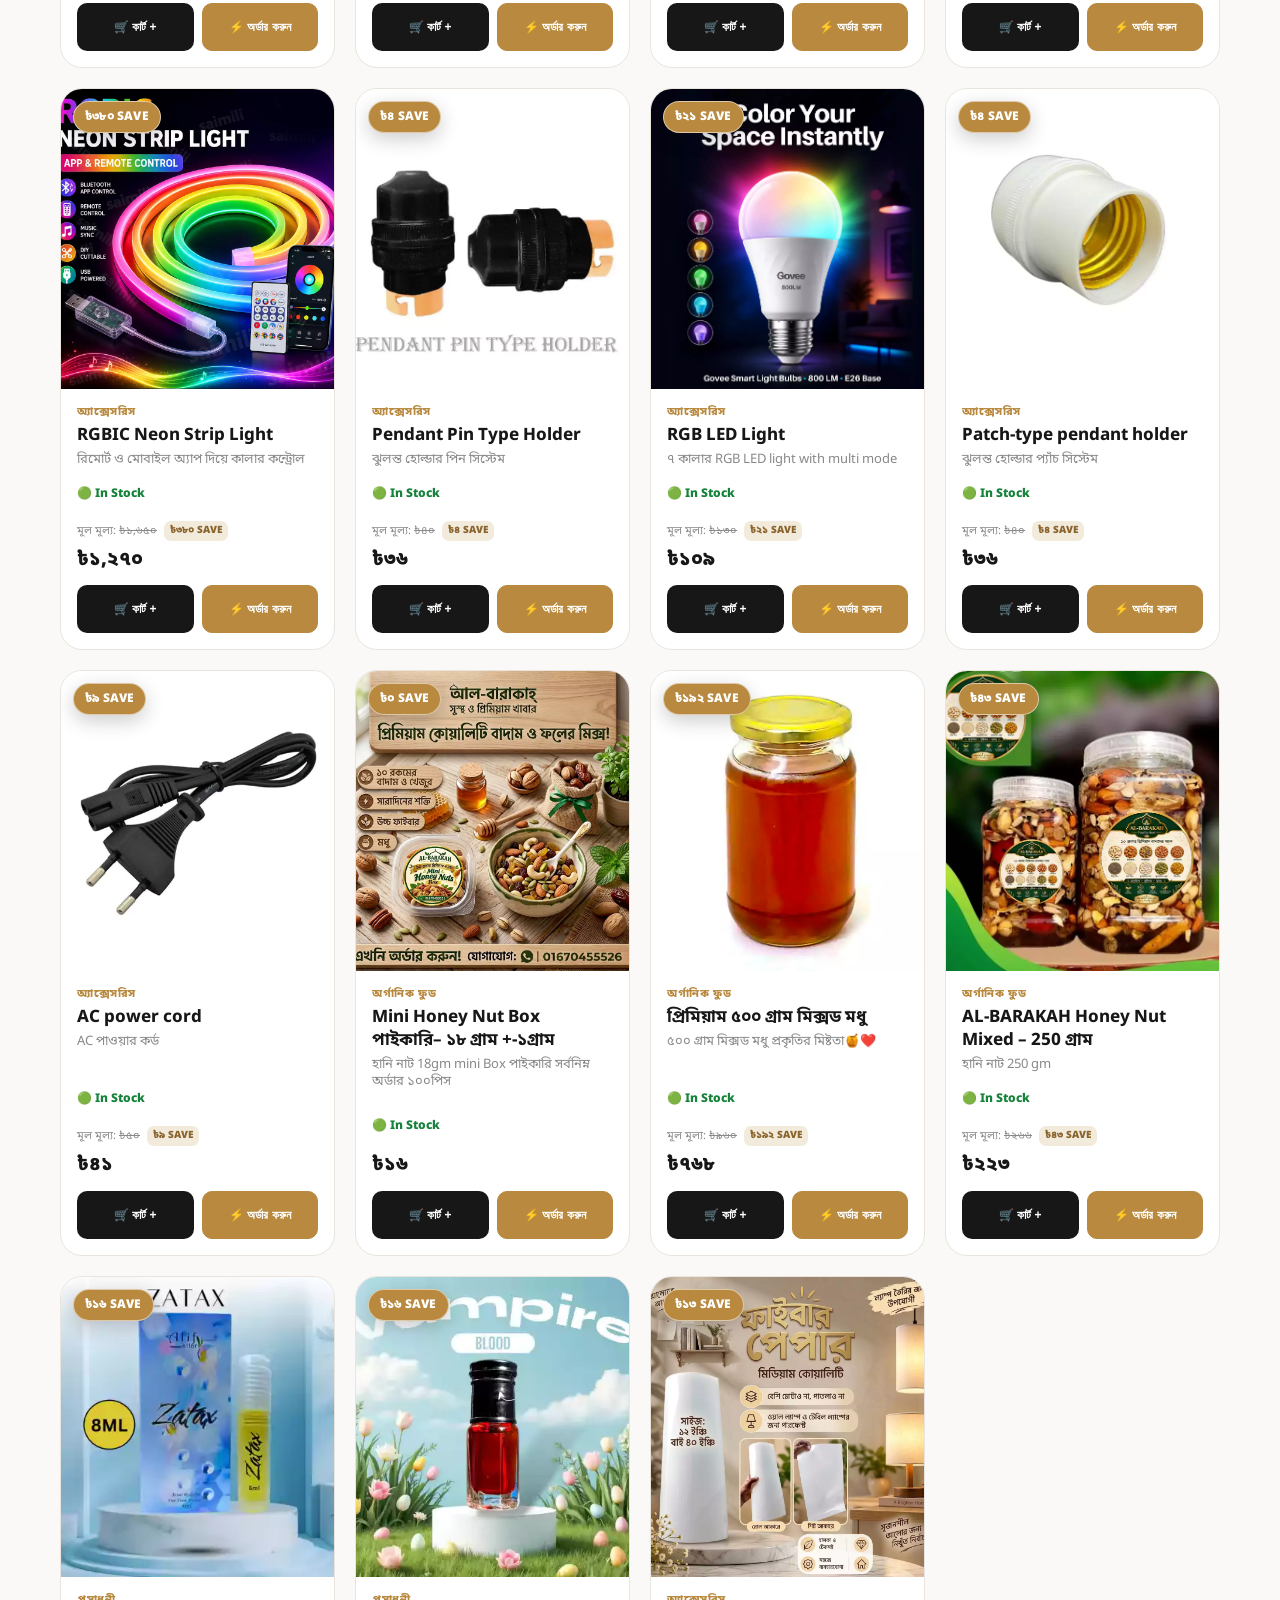
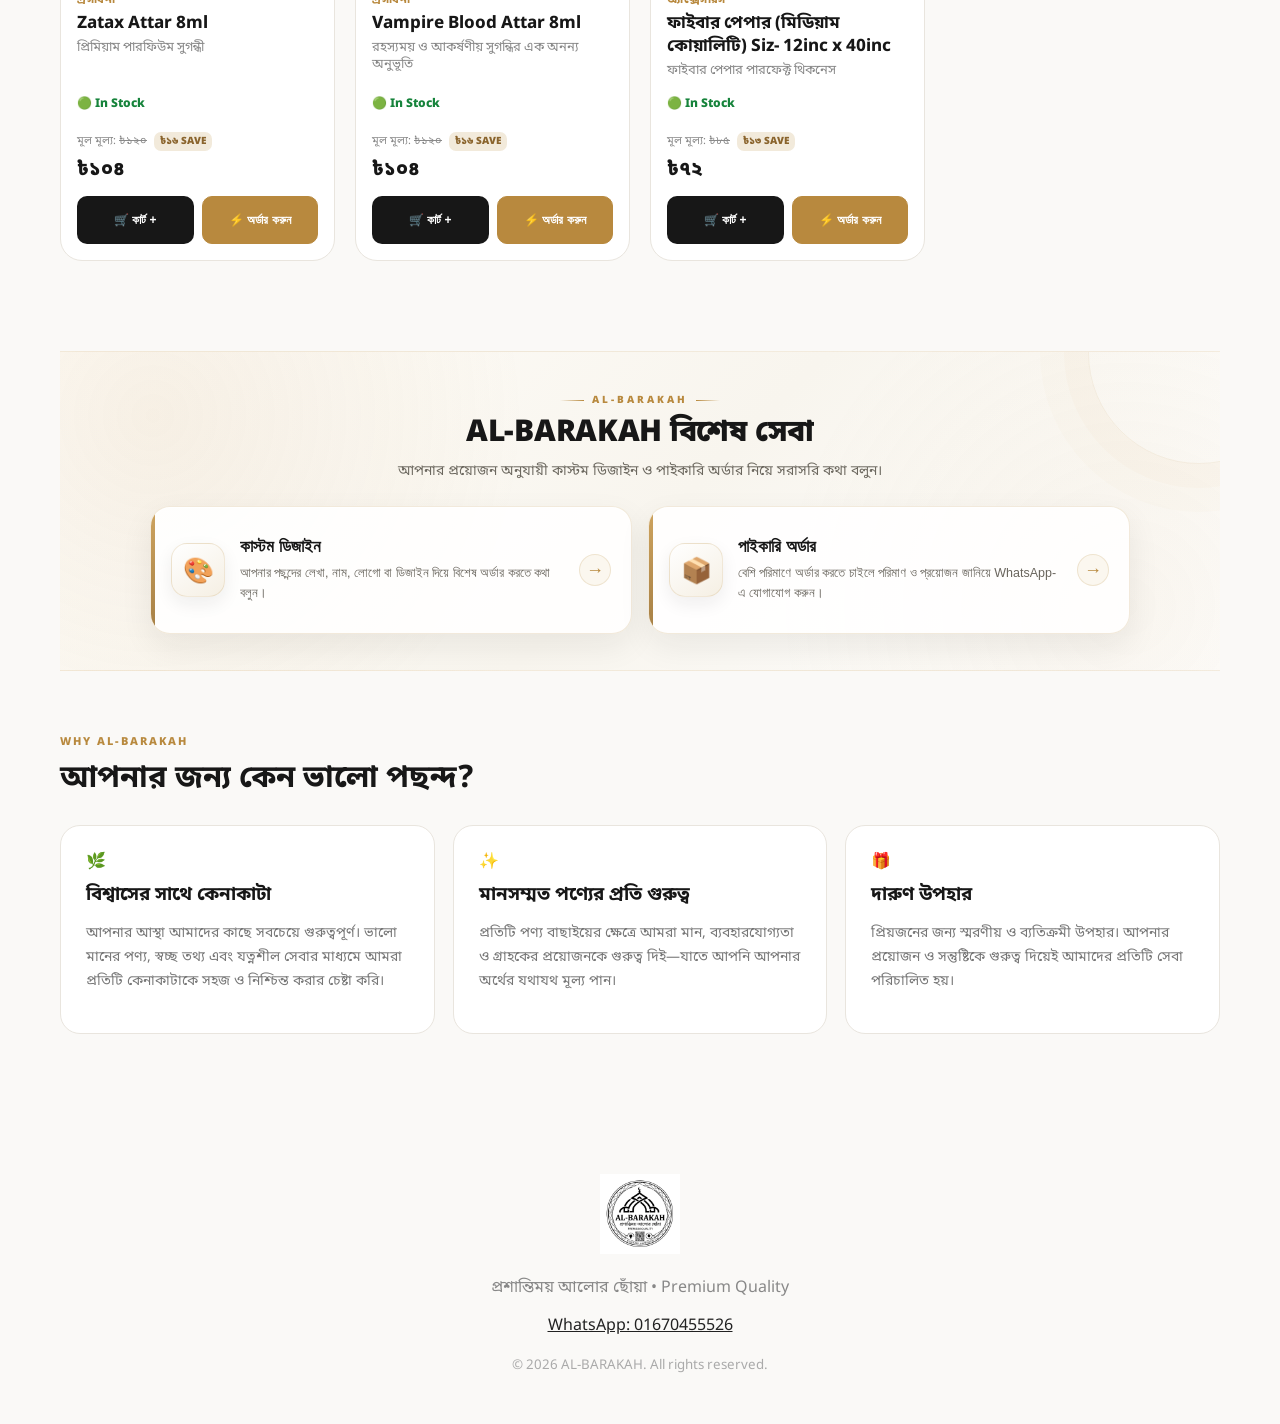
==== commit 3d3a7c35: "Update product.html" ====
--- a/product.html
+++ b/product.html
@@ -37,6 +37,10 @@
       <a href="index.html#products" onclick="closeMobileMenu()">🛍️ <span>পণ্যসমূহ</span></a>
       <a href="index.html#why" onclick="closeMobileMenu()">✨ <span>কেন আমরা</span></a>
       <a href="index.html#contact" onclick="closeMobileMenu()">💬 <span>যোগাযোগ</span></a>
+    </div>
+    <div class="mobile-menu-category-block">
+      <div class="mobile-menu-category-title">📂 ক্যাটাগরি</div>
+      <div id="menuCategoryLinks" class="mobile-menu-category-grid"></div>
     </div>
   </aside>
 </div>
--- a/style.css
+++ b/style.css
@@ -1711,3 +1711,267 @@
   }
 }
 
+
+
+/* =====================================================
+   AL-BARAKAH PREMIUM CATEGORY + COLLECTION UI
+   UI ONLY — existing product/category functionality kept.
+   ===================================================== */
+
+.collection-area{
+  padding-top:4px;
+}
+
+.category-panel{
+  position:relative;
+  margin-top:34px;
+  margin-bottom:8px;
+  padding:22px 22px 18px;
+  border:1px solid rgba(184,137,62,.18);
+  border-radius:24px;
+  background:
+    radial-gradient(circle at 92% 0%,rgba(184,137,62,.09),transparent 32%),
+    linear-gradient(145deg,#fff,#fbf8f2);
+  box-shadow:0 14px 40px rgba(23,23,23,.07);
+  overflow:visible;
+}
+
+.category-panel-head{
+  display:flex;
+  align-items:center;
+  justify-content:space-between;
+  gap:15px;
+  margin-bottom:15px;
+}
+
+.category-kicker{
+  display:inline-block;
+  color:var(--gold);
+  font-size:10px;
+  font-weight:900;
+  letter-spacing:2px;
+  text-transform:uppercase;
+}
+
+.category-panel-head h2{
+  margin:4px 0 0;
+  font-size:24px;
+  line-height:1.25;
+}
+
+.category-count-badge{
+  flex:0 0 auto;
+  border:1px solid rgba(184,137,62,.2);
+  background:#fff;
+  color:#777;
+  padding:8px 12px;
+  border-radius:999px;
+  font-size:11px;
+  font-weight:700;
+}
+
+.category-panel .category-scroll-shell{
+  border-radius:16px;
+}
+
+.category-panel .categories{
+  border-radius:16px;
+}
+
+.category-panel .cat{
+  min-height:44px;
+  padding:10px 17px;
+  border-radius:14px;
+  border:1px solid rgba(184,137,62,.18);
+  background:linear-gradient(145deg,#fff,#faf7f1);
+  color:#3b3b3b;
+  font-size:13px;
+  font-weight:800;
+  box-shadow:0 4px 12px rgba(23,23,23,.045);
+}
+
+.category-panel .cat.active{
+  color:#fff;
+  border-color:var(--ink);
+  background:linear-gradient(145deg,#252525,#111);
+  box-shadow:0 8px 18px rgba(23,23,23,.16);
+}
+
+.collection-head{
+  padding-top:38px;
+  padding-bottom:20px;
+  margin-top:0;
+}
+
+.collection-head h2{
+  margin-top:6px;
+}
+
+/* ===== PREMIUM MOBILE MENU ===== */
+.nav-actions{
+  margin-left:auto;
+  display:flex;
+  align-items:center;
+  gap:7px;
+}
+
+.mobile-menu-btn{
+  display:none;
+  width:40px;
+  height:40px;
+  border:1px solid rgba(184,137,62,.22);
+  border-radius:12px;
+  background:linear-gradient(145deg,#fff,#faf7f1);
+  color:var(--ink);
+  font-size:21px;
+  line-height:1;
+  cursor:pointer;
+  box-shadow:0 5px 15px rgba(23,23,23,.06);
+}
+
+.mobile-menu-overlay{
+  position:fixed;
+  inset:0;
+  z-index:1000;
+  background:rgba(17,17,17,.38);
+  backdrop-filter:blur(5px);
+  -webkit-backdrop-filter:blur(5px);
+  opacity:0;
+  visibility:hidden;
+  pointer-events:none;
+  transition:.22s ease;
+}
+
+.mobile-menu-overlay.show{
+  opacity:1;
+  visibility:visible;
+  pointer-events:auto;
+}
+
+.mobile-menu-panel{
+  position:absolute;
+  top:0;
+  right:0;
+  width:min(330px,86vw);
+  height:100%;
+  padding:24px 18px;
+  background:#fffdf9;
+  box-shadow:-18px 0 45px rgba(0,0,0,.16);
+  transform:translateX(100%);
+  transition:transform .25s ease;
+}
+
+.mobile-menu-overlay.show .mobile-menu-panel{
+  transform:translateX(0);
+}
+
+.mobile-menu-top{
+  display:flex;
+  align-items:center;
+  justify-content:space-between;
+  padding:5px 4px 20px;
+  border-bottom:1px solid var(--line);
+  color:var(--ink);
+  font-size:15px;
+  font-weight:900;
+  letter-spacing:1px;
+}
+
+.mobile-menu-top button{
+  width:36px;
+  height:36px;
+  border:1px solid var(--line);
+  border-radius:11px;
+  background:#fff;
+  cursor:pointer;
+  font-size:16px;
+}
+
+.mobile-menu-links{
+  display:grid;
+  gap:9px;
+  padding-top:18px;
+}
+
+.mobile-menu-links a{
+  display:flex;
+  align-items:center;
+  gap:12px;
+  padding:14px 13px;
+  border:1px solid rgba(184,137,62,.14);
+  border-radius:14px;
+  background:#fff;
+  color:#333;
+  text-decoration:none;
+  font-size:14px;
+  font-weight:800;
+  box-shadow:0 4px 12px rgba(23,23,23,.035);
+}
+
+.mobile-menu-links a:active{
+  transform:scale(.98);
+}
+
+body.mobile-menu-open{
+  overflow:hidden;
+}
+
+@media(max-width:850px){
+  .desktop-nav{display:none !important;}
+  .mobile-menu-btn{display:block;}
+}
+
+@media(max-width:650px){
+  .category-panel{
+    margin-top:22px;
+    margin-bottom:3px;
+    padding:16px 12px 13px;
+    border-radius:20px;
+  }
+
+  .category-panel-head{
+    margin-bottom:12px;
+    align-items:flex-end;
+  }
+
+  .category-kicker{font-size:8.5px;letter-spacing:1.6px}
+  .category-panel-head h2{font-size:20px;margin-top:3px}
+  .category-count-badge{
+    font-size:9px;
+    padding:6px 9px;
+    max-width:145px;
+    text-align:center;
+    line-height:1.35;
+  }
+
+  .category-panel .categories{
+    padding-top:0 !important;
+    padding-bottom:0 !important;
+    border:0 !important;
+    box-shadow:none !important;
+  }
+
+  .category-panel .cat{
+    min-height:40px;
+    padding:8px 13px;
+    border-radius:12px;
+    font-size:11.5px;
+  }
+
+  .collection-head{
+    padding-top:30px;
+    padding-bottom:15px;
+    display:flex;
+    flex-direction:column;
+    align-items:stretch;
+    gap:12px;
+  }
+
+  .collection-head input{
+    width:100%;
+  }
+
+  .mobile-menu-panel{
+    padding-top:18px;
+  }
+}
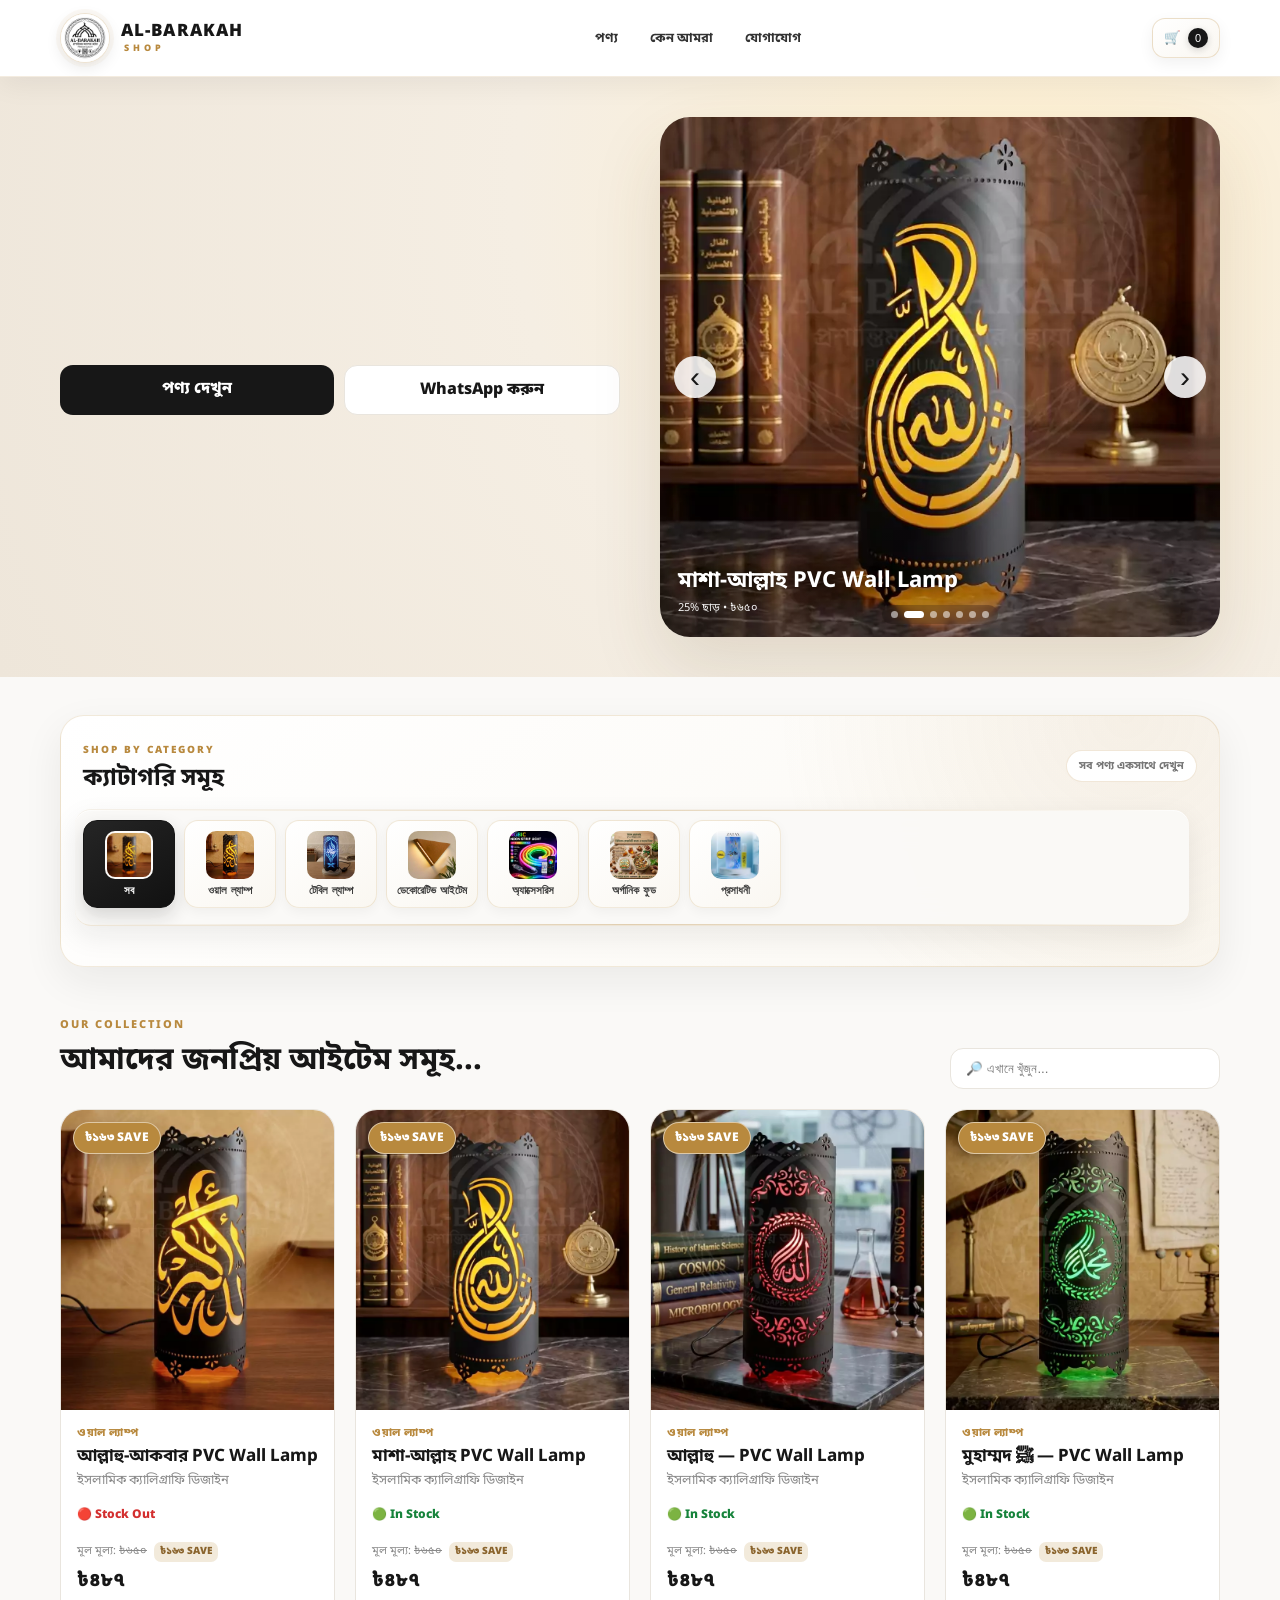
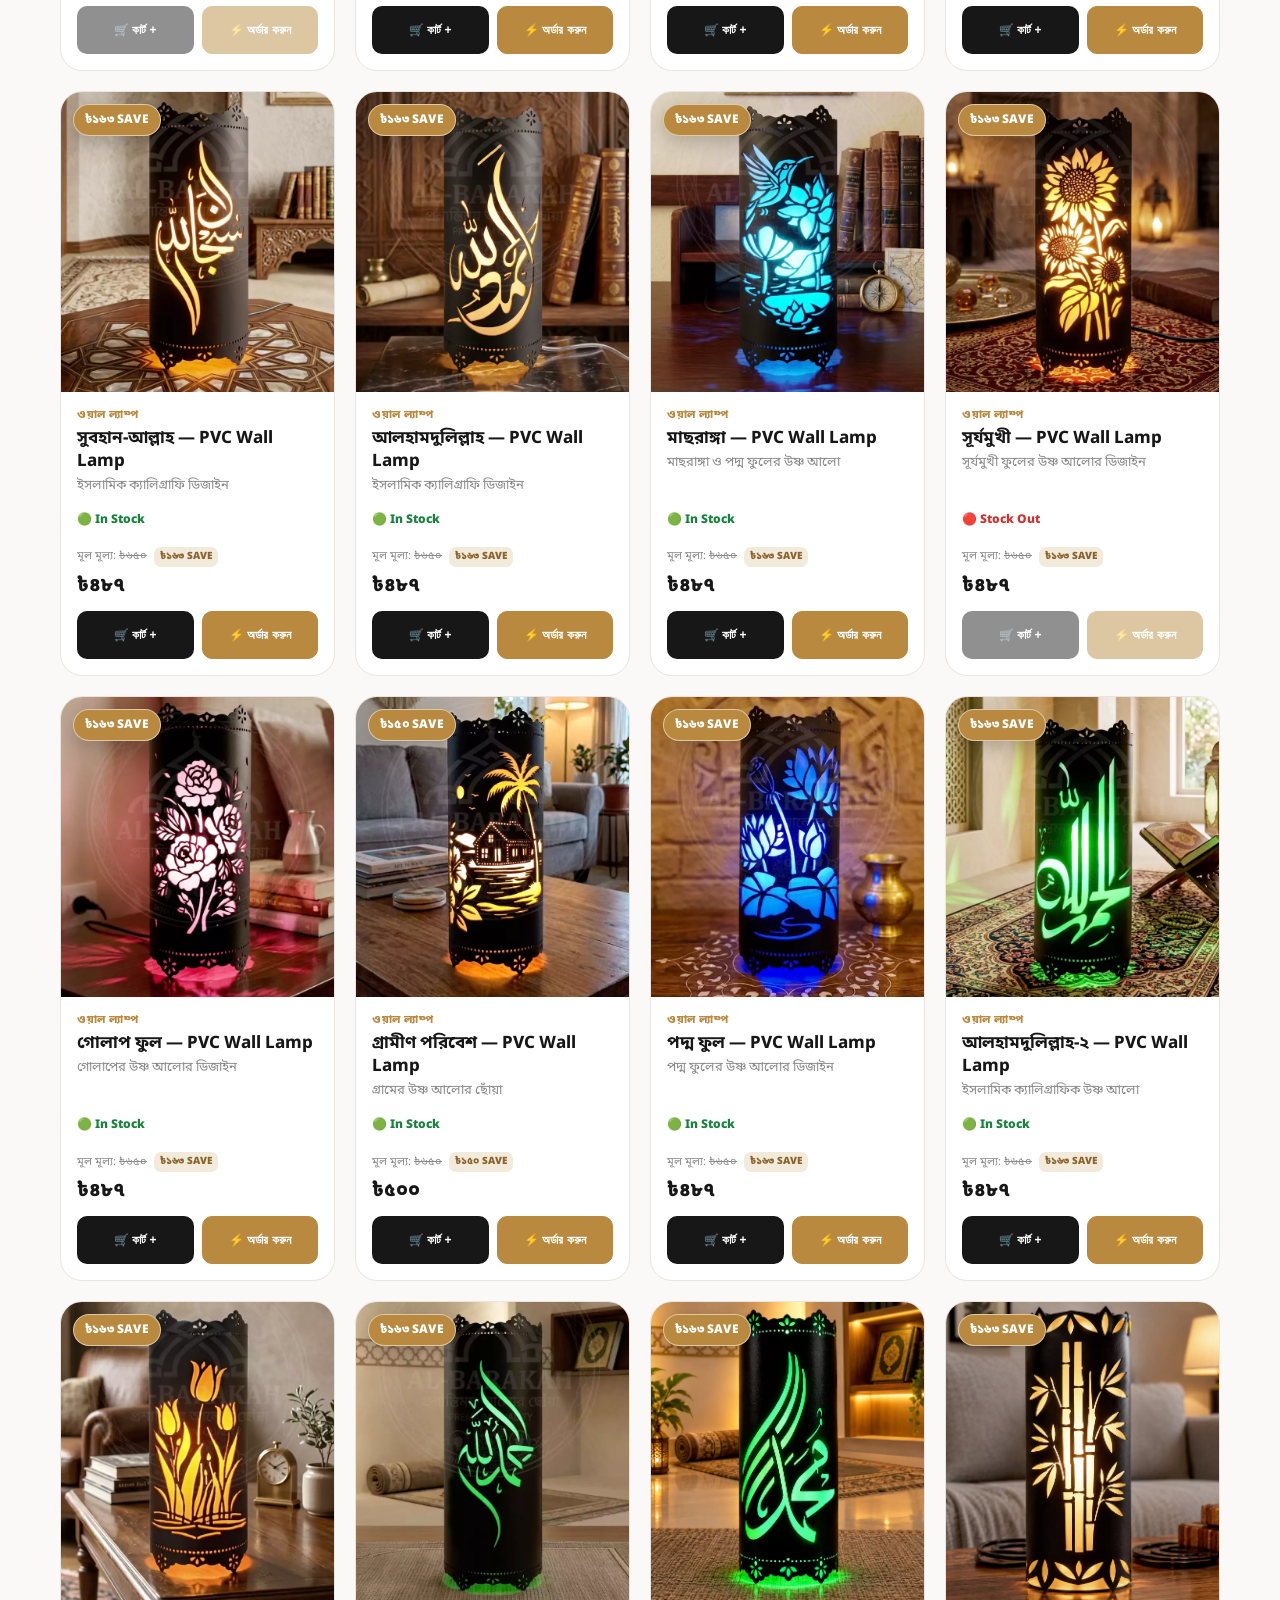
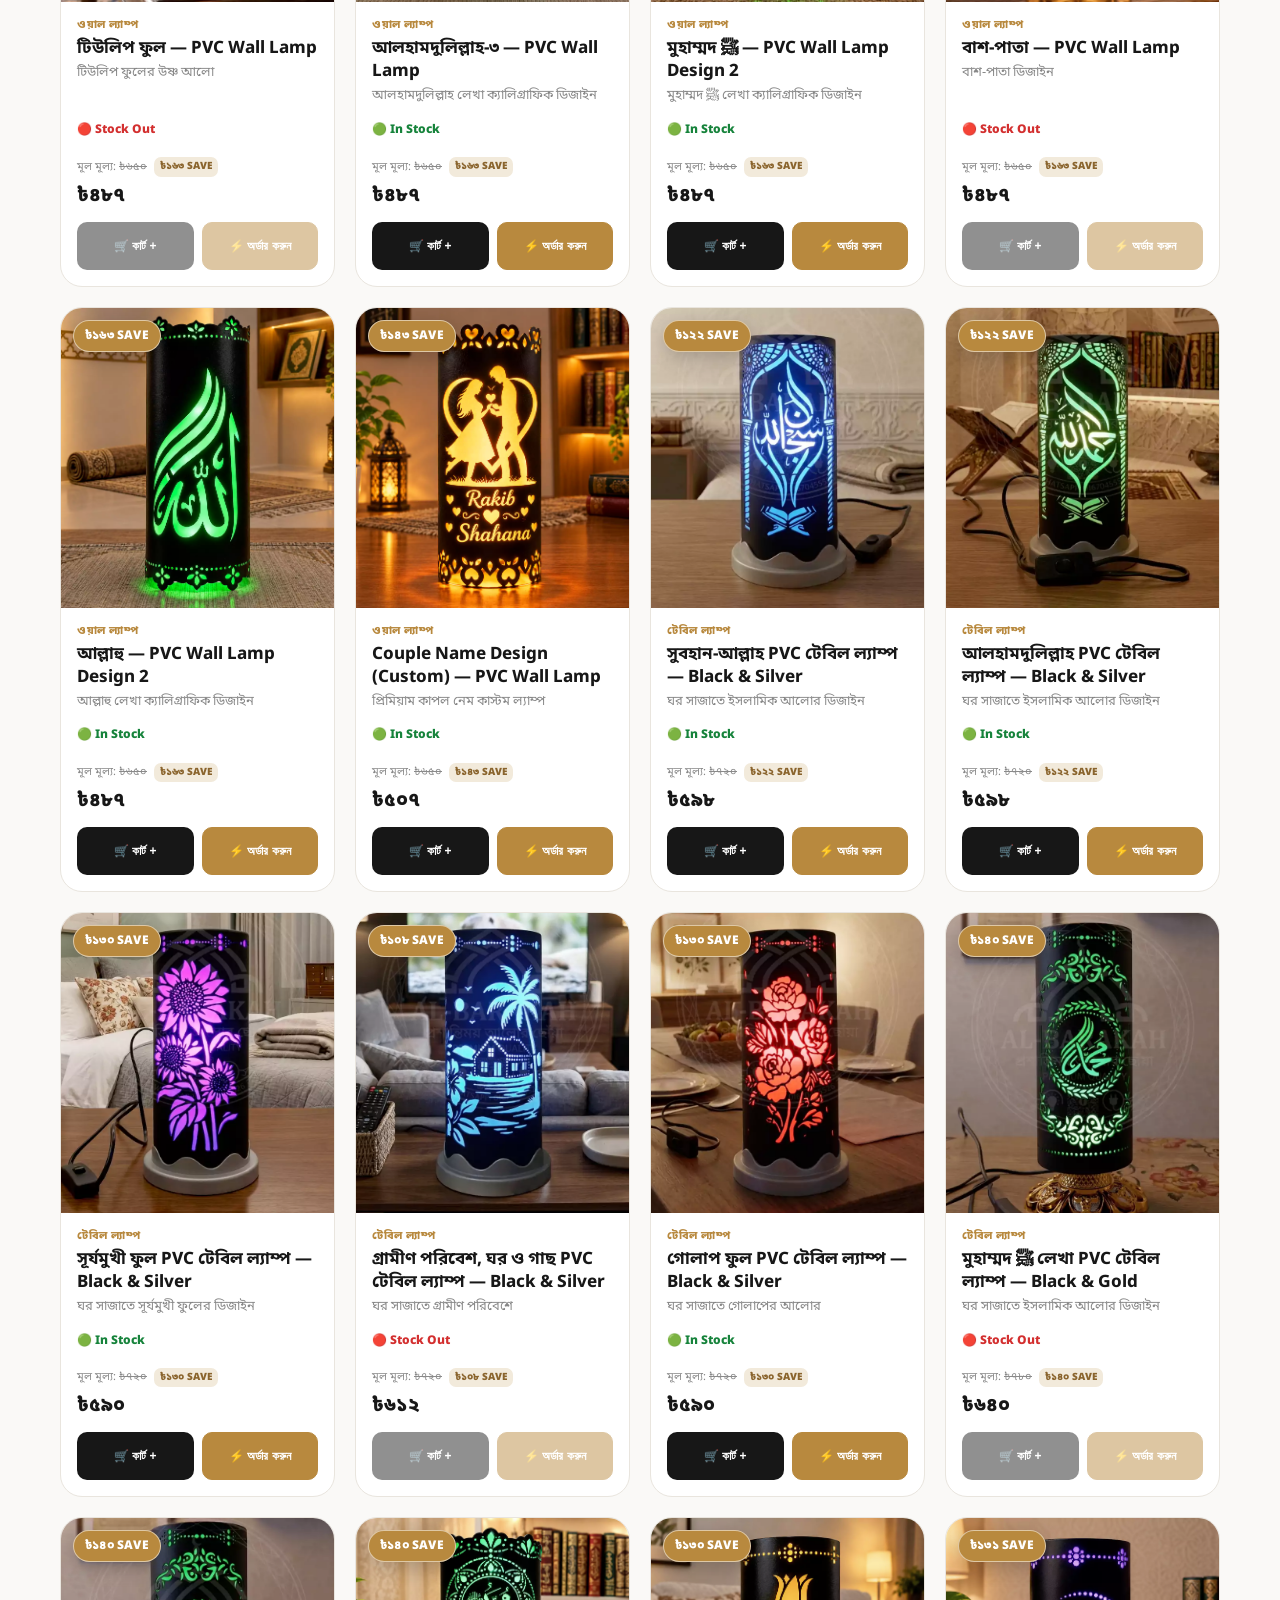
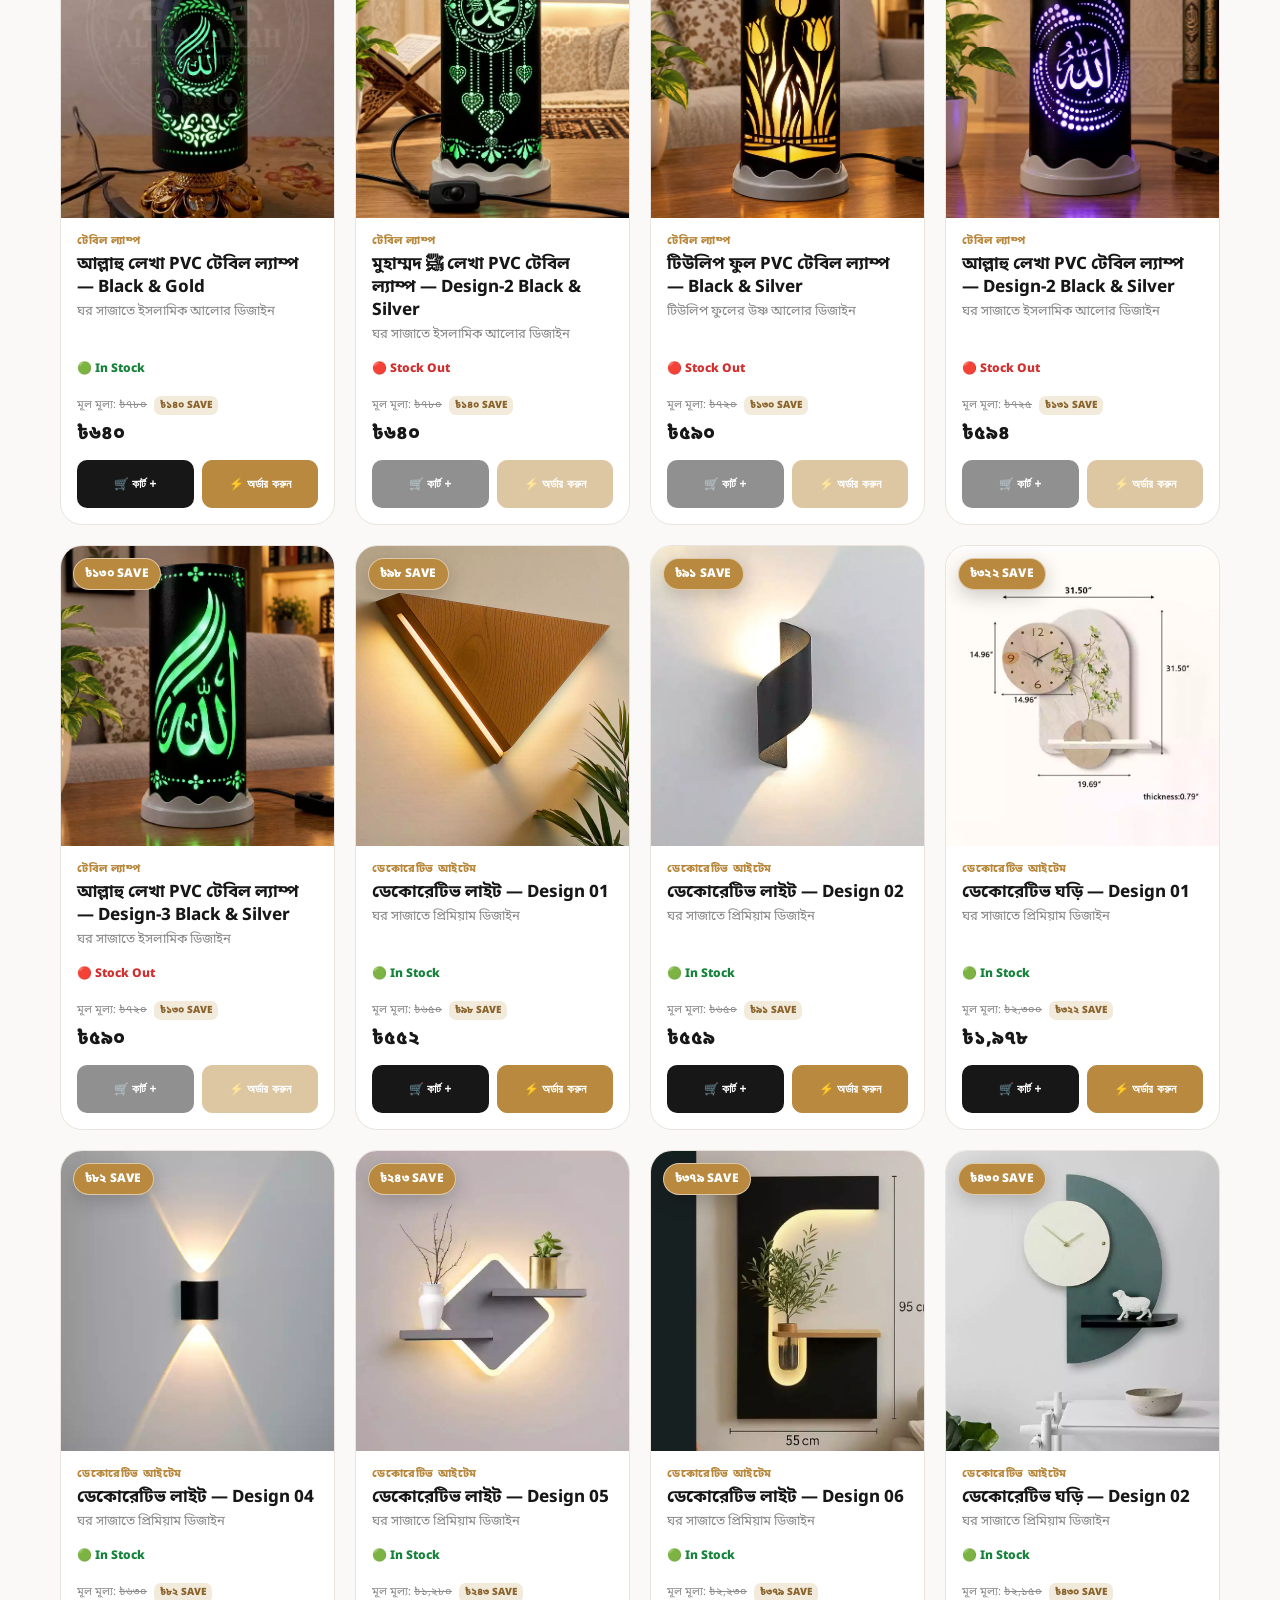
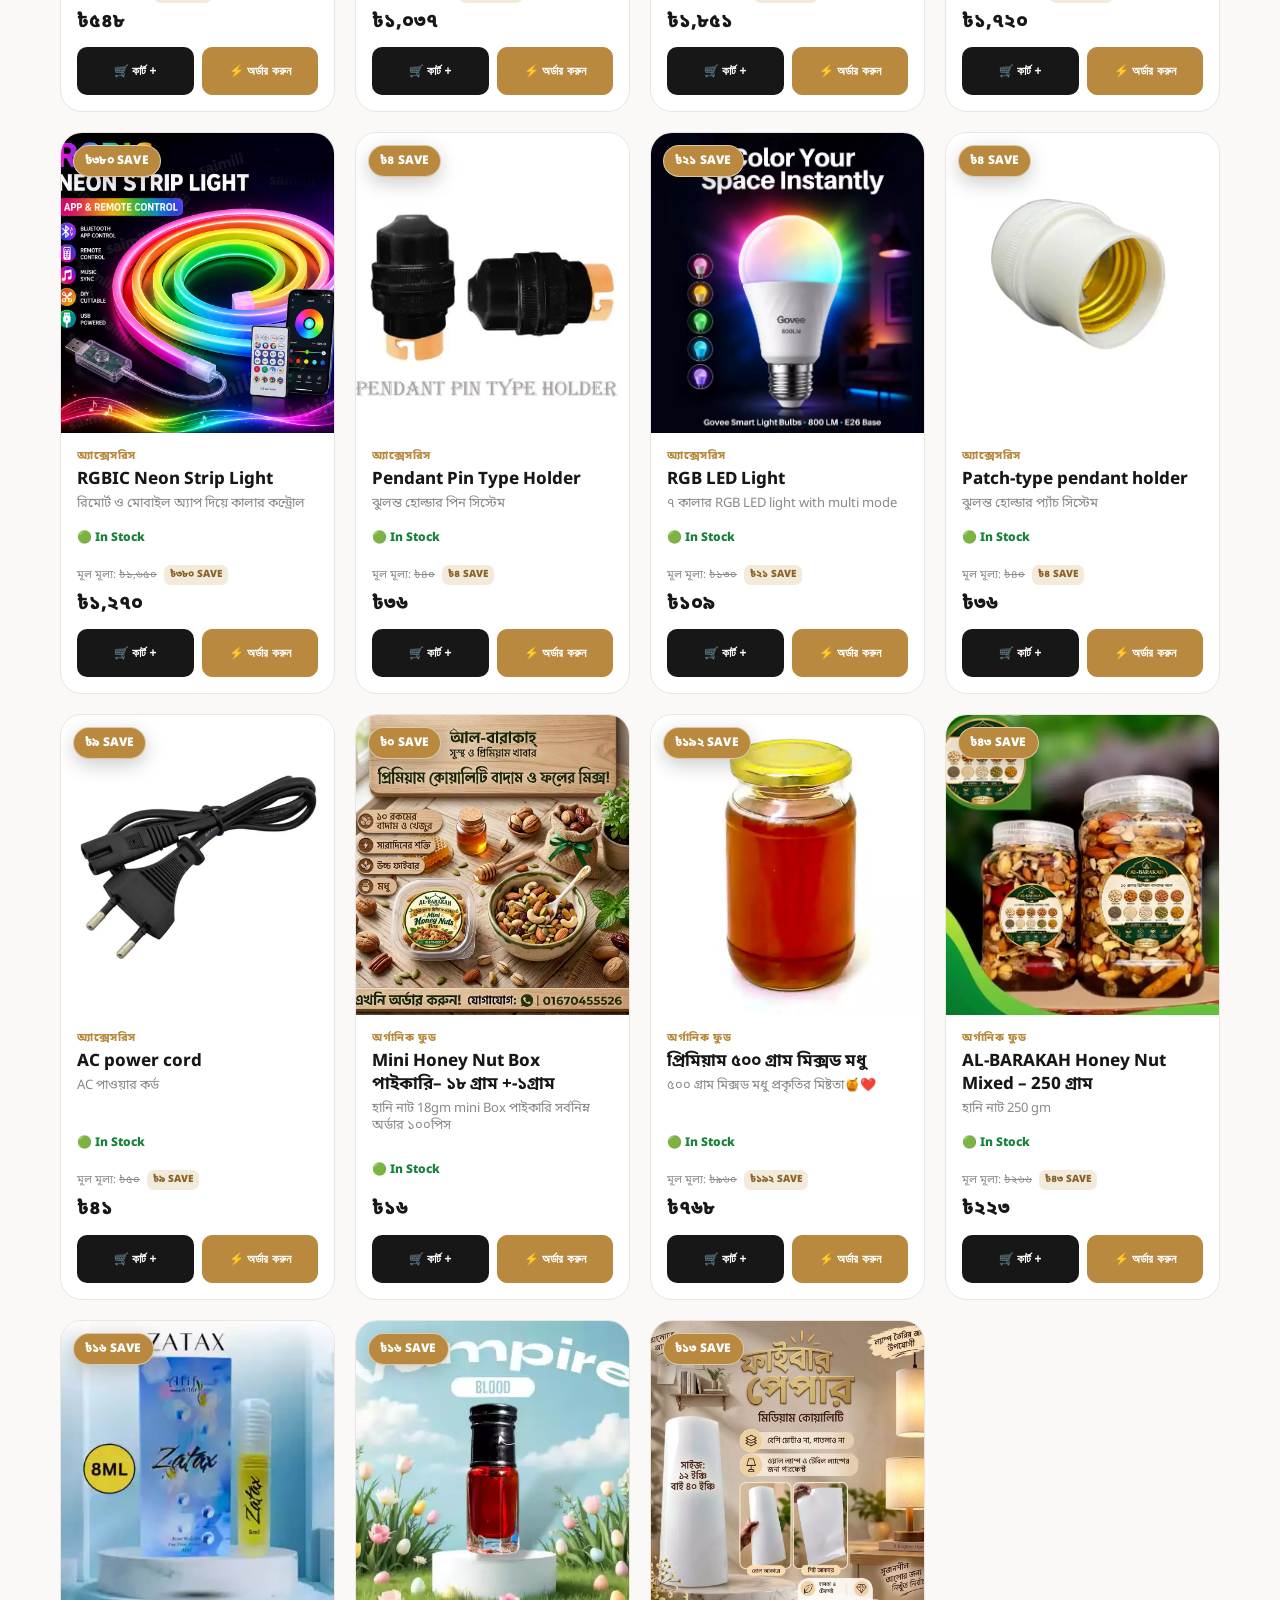
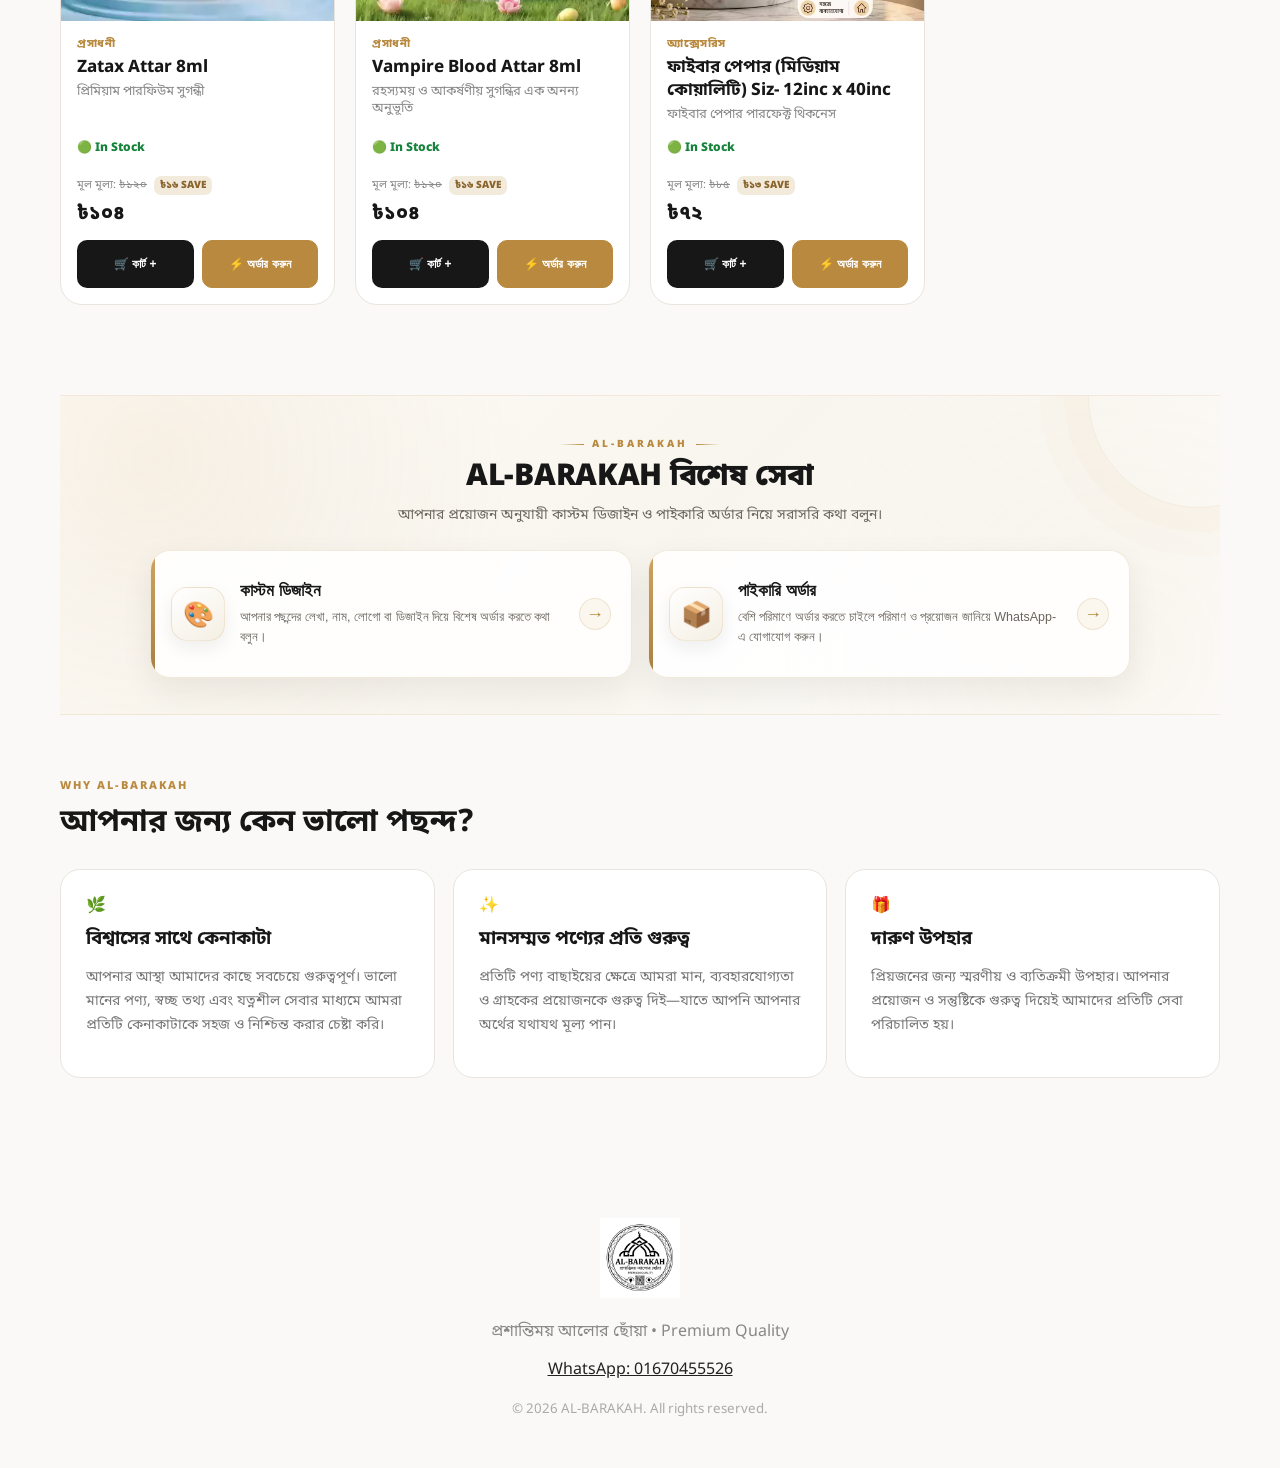
==== commit 9b4ffe3a: "Update product.html" ====
--- a/product.html
+++ b/product.html
@@ -180,7 +180,7 @@
    <label>মোবাইল<input id="businessPhone" required inputmode="tel" placeholder="01XXXXXXXXX"></label>
    <label id="businessQtyLabel">প্রয়োজনীয় পরিমাণ<input id="businessQty" type="number" min="1" value="1" required></label>
    <label>আপনার প্রয়োজন<textarea id="businessDetails" required placeholder="আপনার ডিজাইন/অর্ডারের প্রয়োজনীয় তথ্য লিখুন..."></textarea></label>
-   <button class="btn primary full business-submit" type="submit">💬 WhatsApp-এ বিস্তারিত পাঠান</button>
+   <button class="btn primary full business-submit" type="submit">📨 অনুরোধ পাঠান</button>
   </form>
  </div>
 </div>
@@ -228,12 +228,28 @@
   <div class="delivery-note">📦 <b>ডেলিভারি চার্জ:</b> ঢাকার ভেতর ৳70 এবং ঢাকার বাইরে ৳130। ১ কেজির বেশি হলে প্রতি অতিরিক্ত কেজিতে ৳20 করে যোগ হবে।</div>
   <input id="delivery" type="hidden" value="70">
   <div id="checkoutSummary" class="summary"></div>
-  <button class="btn primary full" type="submit">📱 অর্ডার কনফার্ম করুন</button>
+  <button class="btn primary full" type="submit">🛍️ অর্ডার কনফার্ম করুন</button>
  </form>
 </div></div>
 
 
 
+
+<!-- Order success -->
+<div id="orderSuccessOverlay" class="overlay order-success-overlay" onclick="if(event.target===this)closeOrderSuccess()">
+ <div class="order-success-card" onclick="event.stopPropagation()">
+  <div class="success-icon">✓</div>
+  <span class="eyebrow">ORDER CONFIRMED</span>
+  <h2>আপনার অর্ডার সফলভাবে কনফার্ম হয়েছে!</h2>
+  <p>আপনার অর্ডারটি আমরা পেয়েছি। প্রয়োজন অনুযায়ী আমাদের প্রতিনিধি আপনার সাথে যোগাযোগ করবেন।</p>
+  <div class="success-meta">
+   <div><span>Order ID</span><b id="successOrderNo">—</b></div>
+   <div><span>সর্বমোট</span><b id="successOrderTotal">৳0</b></div>
+  </div>
+  <div class="success-note">🔒 আপনার দেওয়া তথ্য নিরাপদে অর্ডার প্রসেসিংয়ের কাজে ব্যবহার করা হবে।</div>
+  <button class="btn primary full" type="button" onclick="closeOrderSuccess()">ঠিক আছে</button>
+ </div>
+</div>
 
 <script src="script.js"></script>
 <script>
--- a/style.css
+++ b/style.css
@@ -1975,3 +1975,160 @@
     padding-top:18px;
   }
 }
+
+
+/* =====================================================
+   AL-BARAKAH CATEGORY CARD UPDATE
+   Category bar stays directly below the sticky header.
+   Images + bold category names are shown on every card.
+   ===================================================== */
+.category-scroll-shell{
+  z-index:19;
+}
+.category-scroll-shell .categories{
+  display:flex;
+  flex-wrap:nowrap;
+  align-items:center;
+  gap:9px;
+  overflow-x:auto;
+  overflow-y:hidden;
+}
+.category-panel .category-scroll-shell{
+  position:sticky;
+  top:76px;
+  z-index:19;
+}
+.category-panel .categories .cat{
+  width:92px;
+  min-width:92px;
+  height:88px;
+  min-height:88px;
+  padding:7px 6px;
+  display:flex;
+  flex-direction:column;
+  align-items:center;
+  justify-content:center;
+  gap:5px;
+  overflow:hidden;
+}
+.category-panel .categories .cat-image{
+  width:48px;
+  height:48px;
+  flex:0 0 48px;
+  object-fit:cover;
+  border-radius:10px;
+  display:block;
+  background:#f4f1eb;
+}
+.category-panel .categories .cat-name{
+  display:block;
+  width:100%;
+  overflow:hidden;
+  text-overflow:ellipsis;
+  white-space:nowrap;
+  text-align:center;
+  font-weight:900;
+  font-size:11px;
+  line-height:1.25;
+}
+.category-panel .categories .cat.active .cat-image{
+  border:2px solid rgba(255,255,255,.72);
+}
+
+/* ===== CATEGORY CARDS INSIDE MOBILE MENU ===== */
+.mobile-menu-category-block{
+  margin-top:20px;
+  padding-top:17px;
+  border-top:1px solid var(--line);
+}
+.mobile-menu-category-title{
+  margin:0 4px 11px;
+  color:#555;
+  font-size:12px;
+  font-weight:900;
+}
+.mobile-menu-category-grid{
+  display:grid;
+  grid-template-columns:repeat(3,minmax(0,1fr));
+  gap:9px;
+  max-height:calc(100vh - 235px);
+  overflow-y:auto;
+  padding:2px 2px 8px;
+  scrollbar-width:thin;
+}
+.menu-category-card{
+  min-width:0;
+  min-height:88px;
+  padding:7px 5px;
+  display:flex;
+  flex-direction:column;
+  align-items:center;
+  justify-content:center;
+  gap:5px;
+  border:1px solid rgba(184,137,62,.16);
+  border-radius:13px;
+  background:linear-gradient(145deg,#fff,#faf7f1);
+  color:#333;
+  cursor:pointer;
+  box-shadow:0 4px 12px rgba(23,23,23,.035);
+  -webkit-tap-highlight-color:transparent;
+}
+.menu-category-card img{
+  width:44px;
+  height:44px;
+  object-fit:cover;
+  border-radius:9px;
+  background:#f4f1eb;
+}
+.menu-category-card span{
+  display:block;
+  width:100%;
+  overflow:hidden;
+  text-overflow:ellipsis;
+  white-space:nowrap;
+  text-align:center;
+  font-size:10.5px;
+  line-height:1.25;
+  font-weight:900;
+}
+.menu-category-card.active{
+  border-color:var(--ink);
+  background:linear-gradient(145deg,#252525,#111);
+  color:#fff;
+  box-shadow:0 7px 16px rgba(23,23,23,.14);
+}
+.menu-category-card.active img{
+  border:2px solid rgba(255,255,255,.72);
+}
+
+@media(max-width:650px){
+  .category-panel .category-scroll-shell{
+    top:68px;
+  }
+  .category-panel .categories .cat{
+    width:82px;
+    min-width:82px;
+    height:78px;
+    min-height:78px;
+    padding:6px 5px;
+    gap:4px;
+  }
+  .category-panel .categories .cat-image{
+    width:40px;
+    height:40px;
+    flex-basis:40px;
+    border-radius:8px;
+  }
+  .category-panel .categories .cat-name{
+    font-size:10px;
+  }
+  .mobile-menu-category-grid{
+    grid-template-columns:repeat(3,minmax(0,1fr));
+  }
+}
+
+@media(max-width:380px){
+  .mobile-menu-category-grid{
+    grid-template-columns:repeat(2,minmax(0,1fr));
+  }
+}
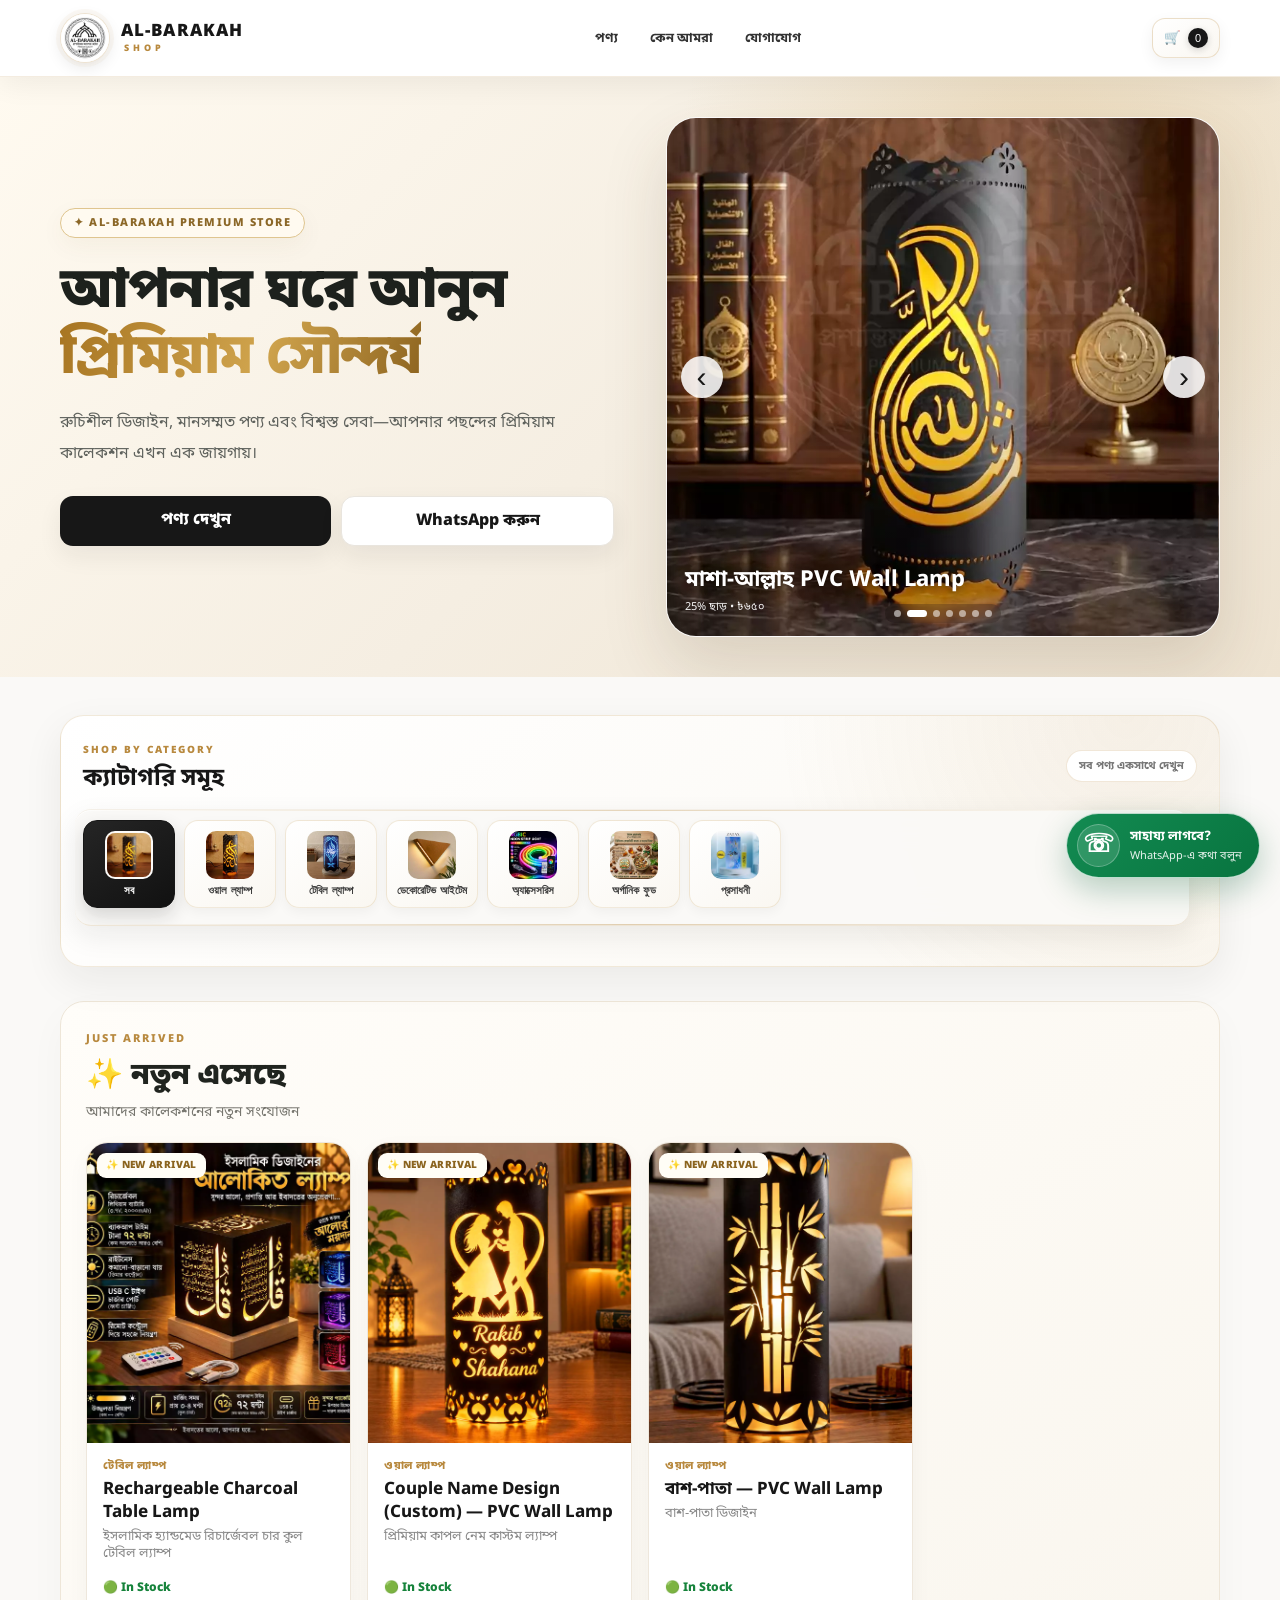
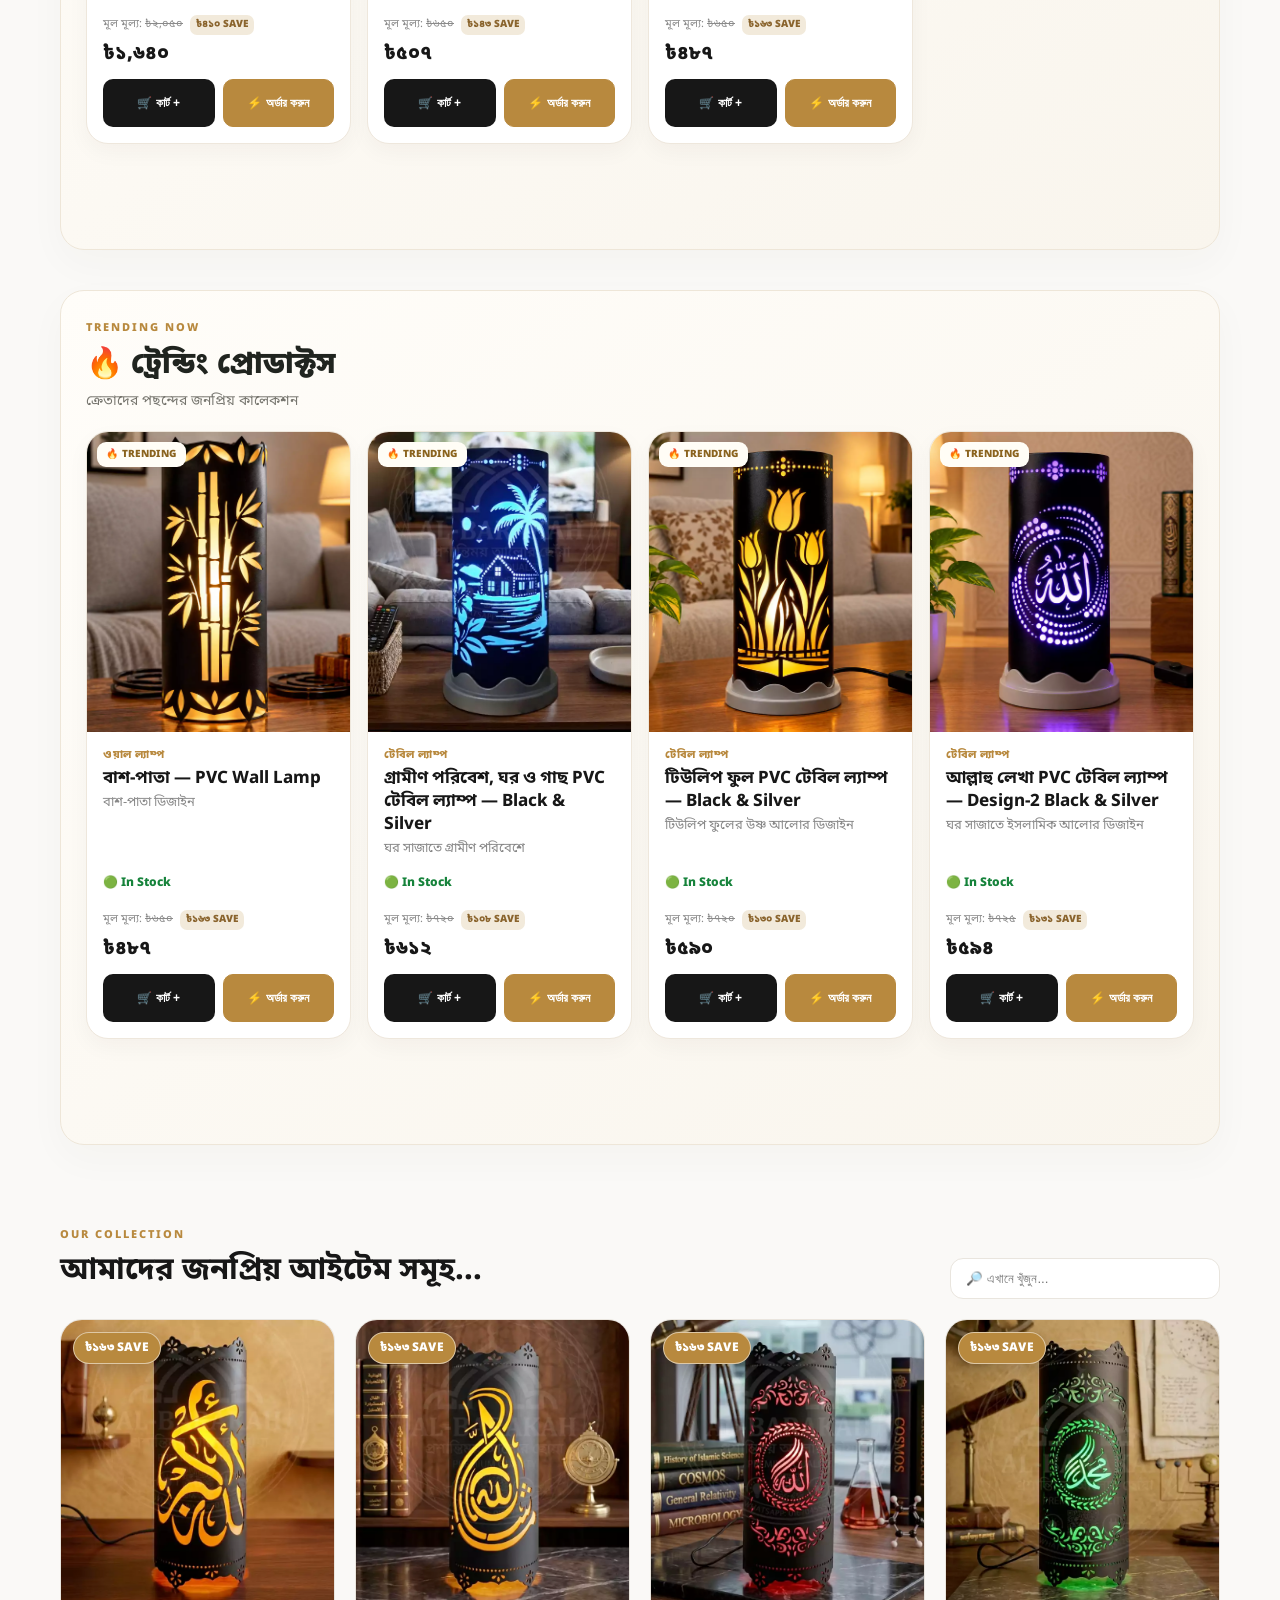
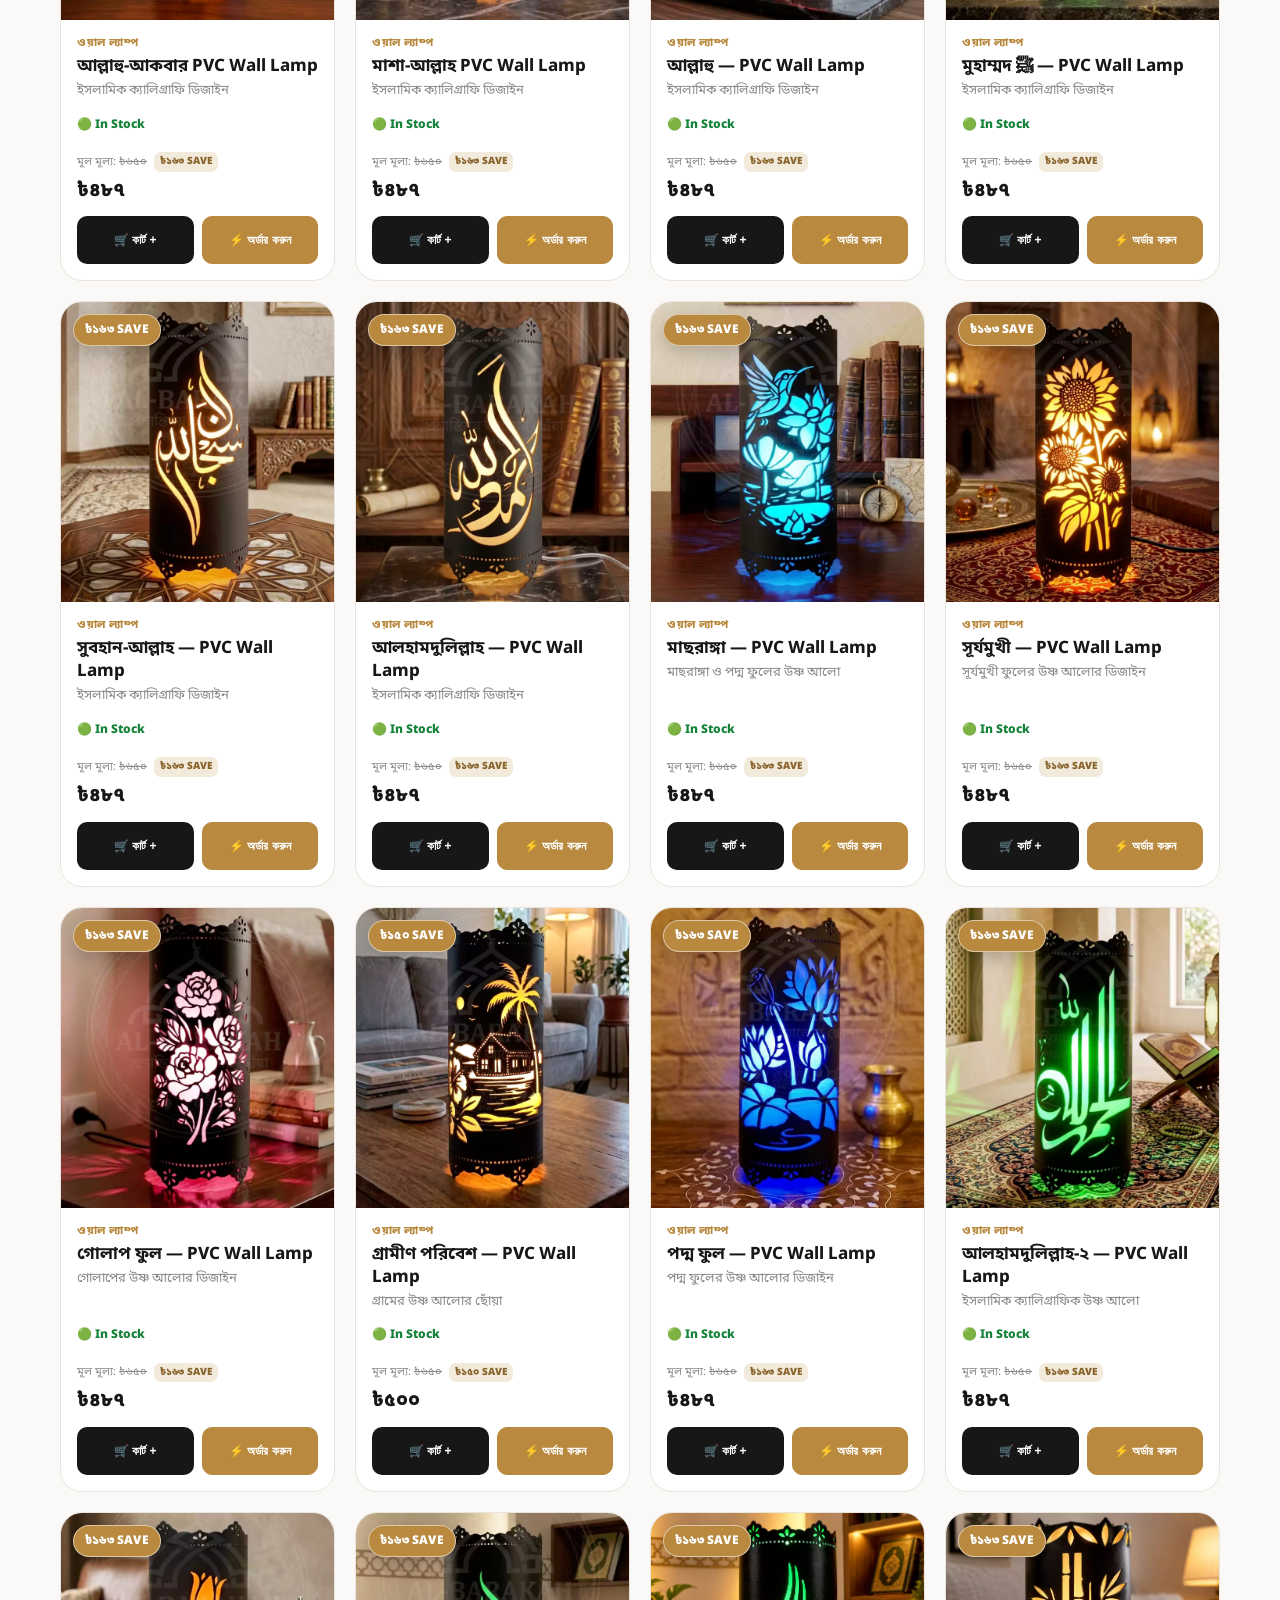
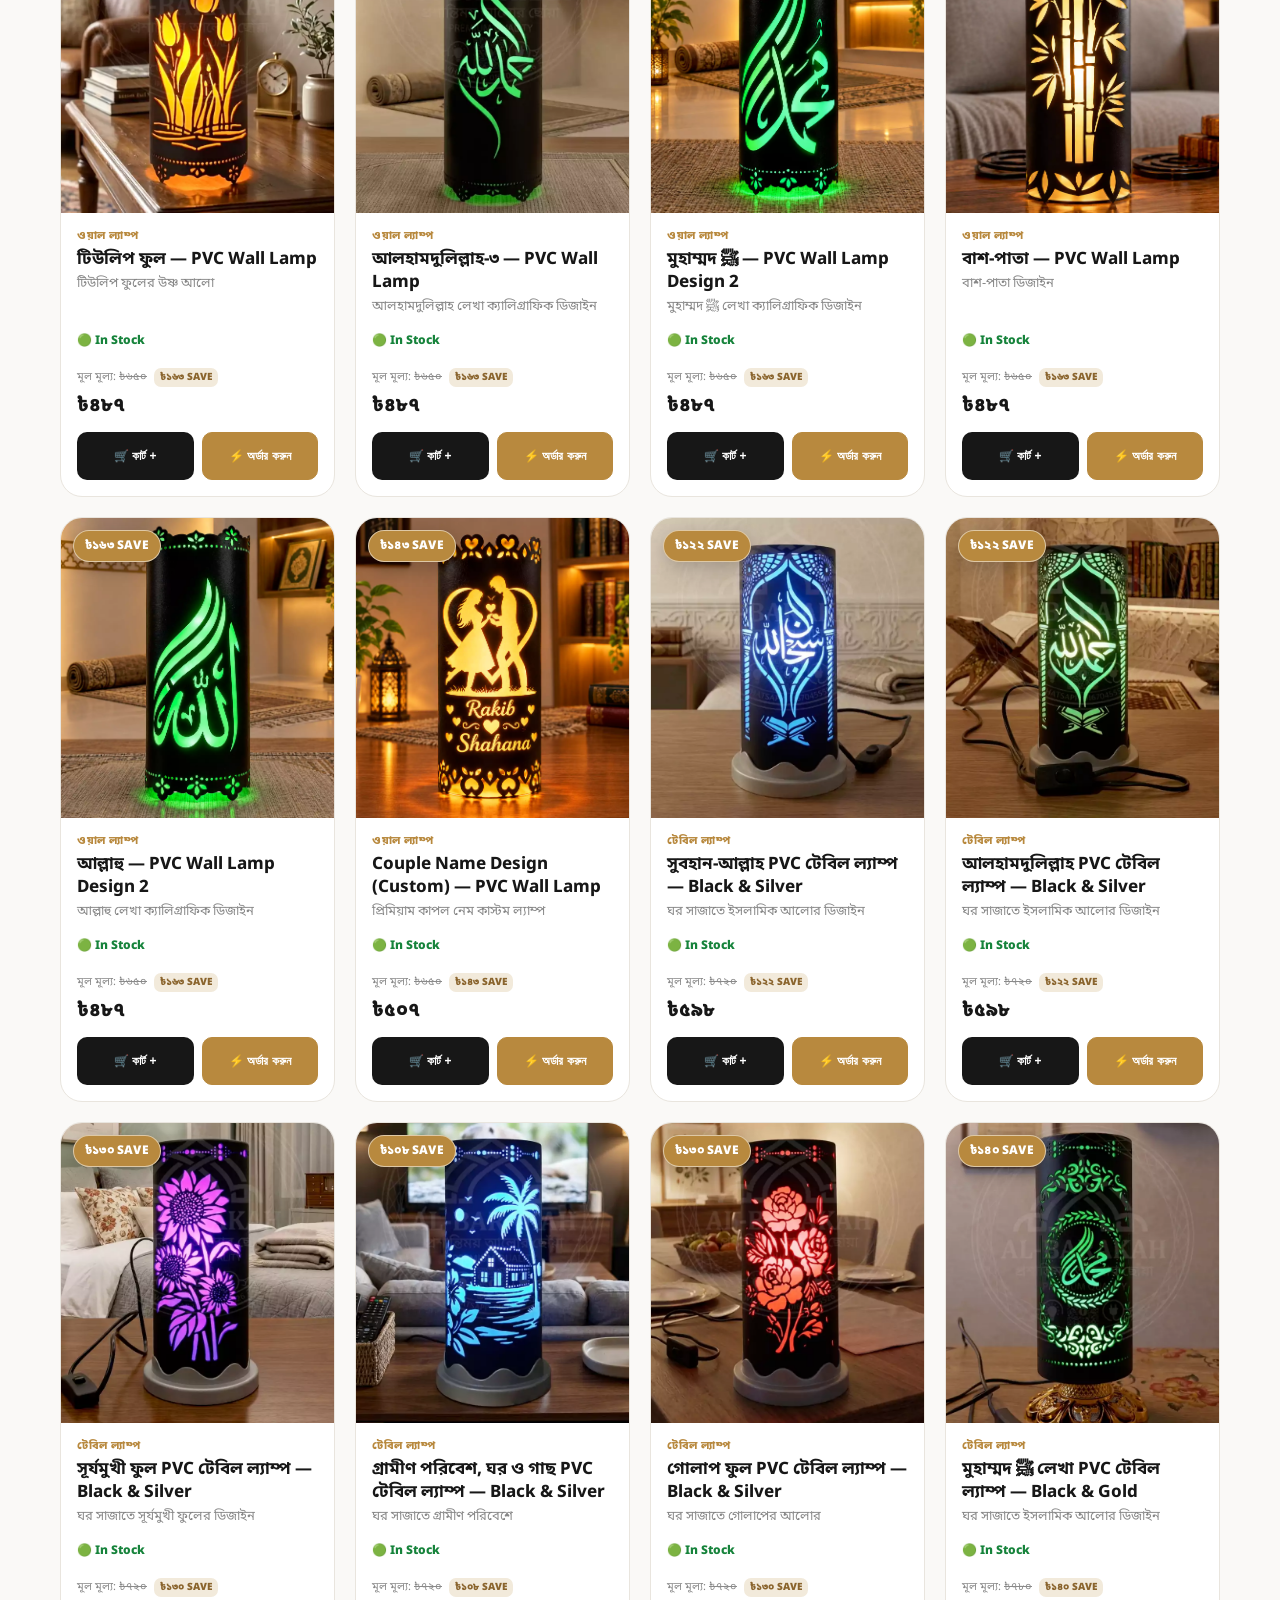
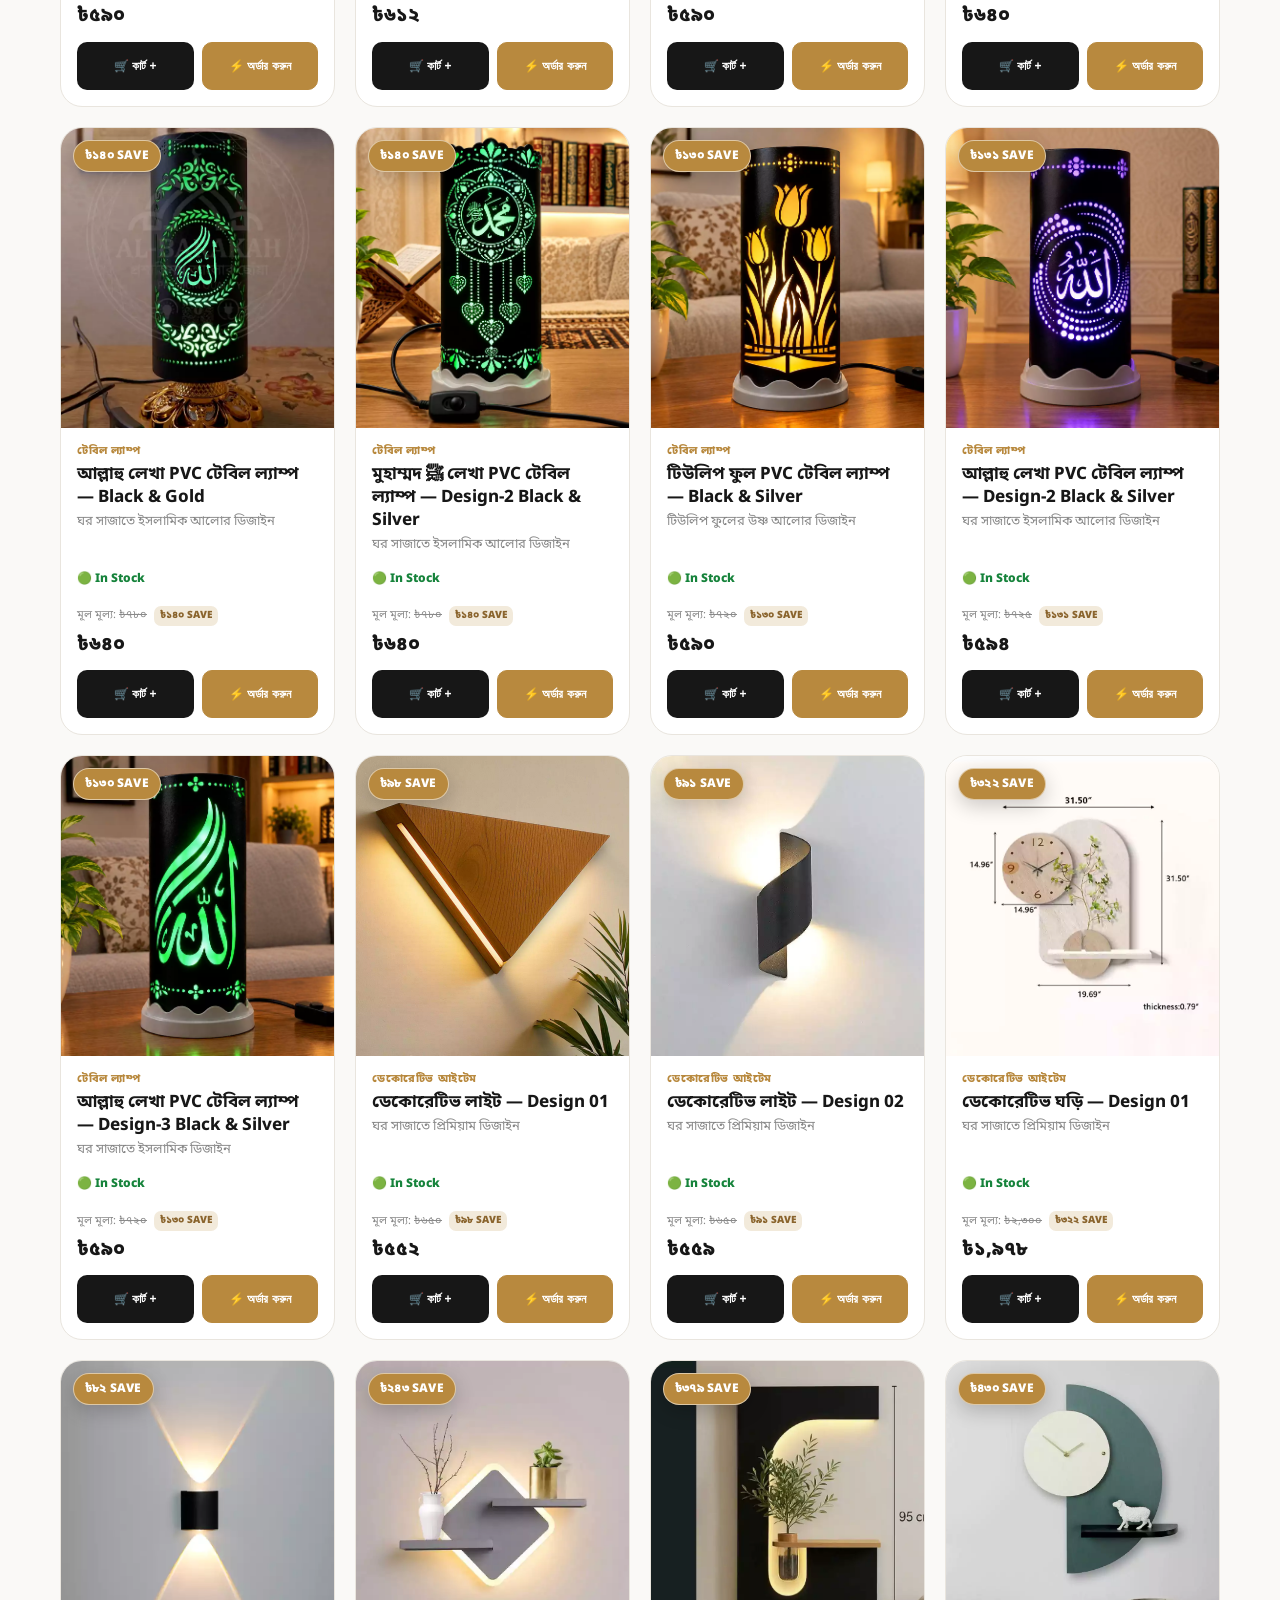
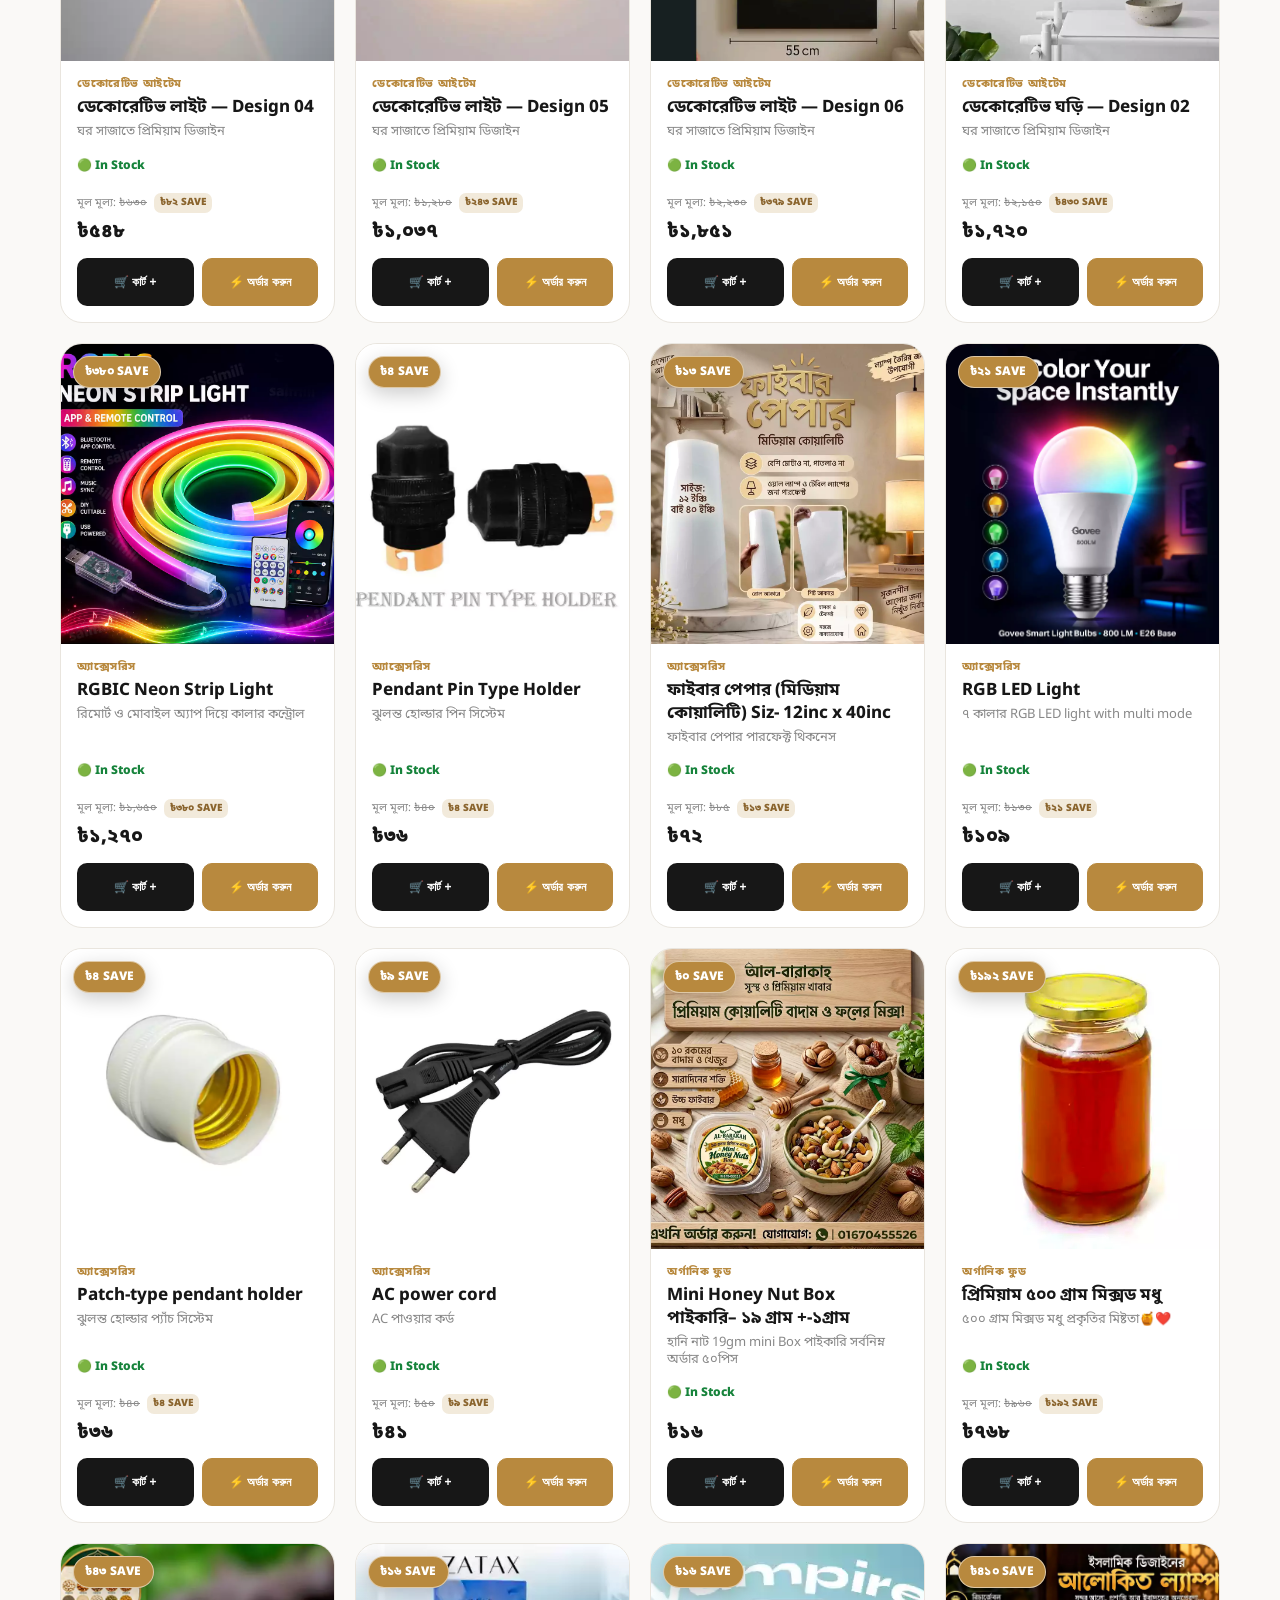
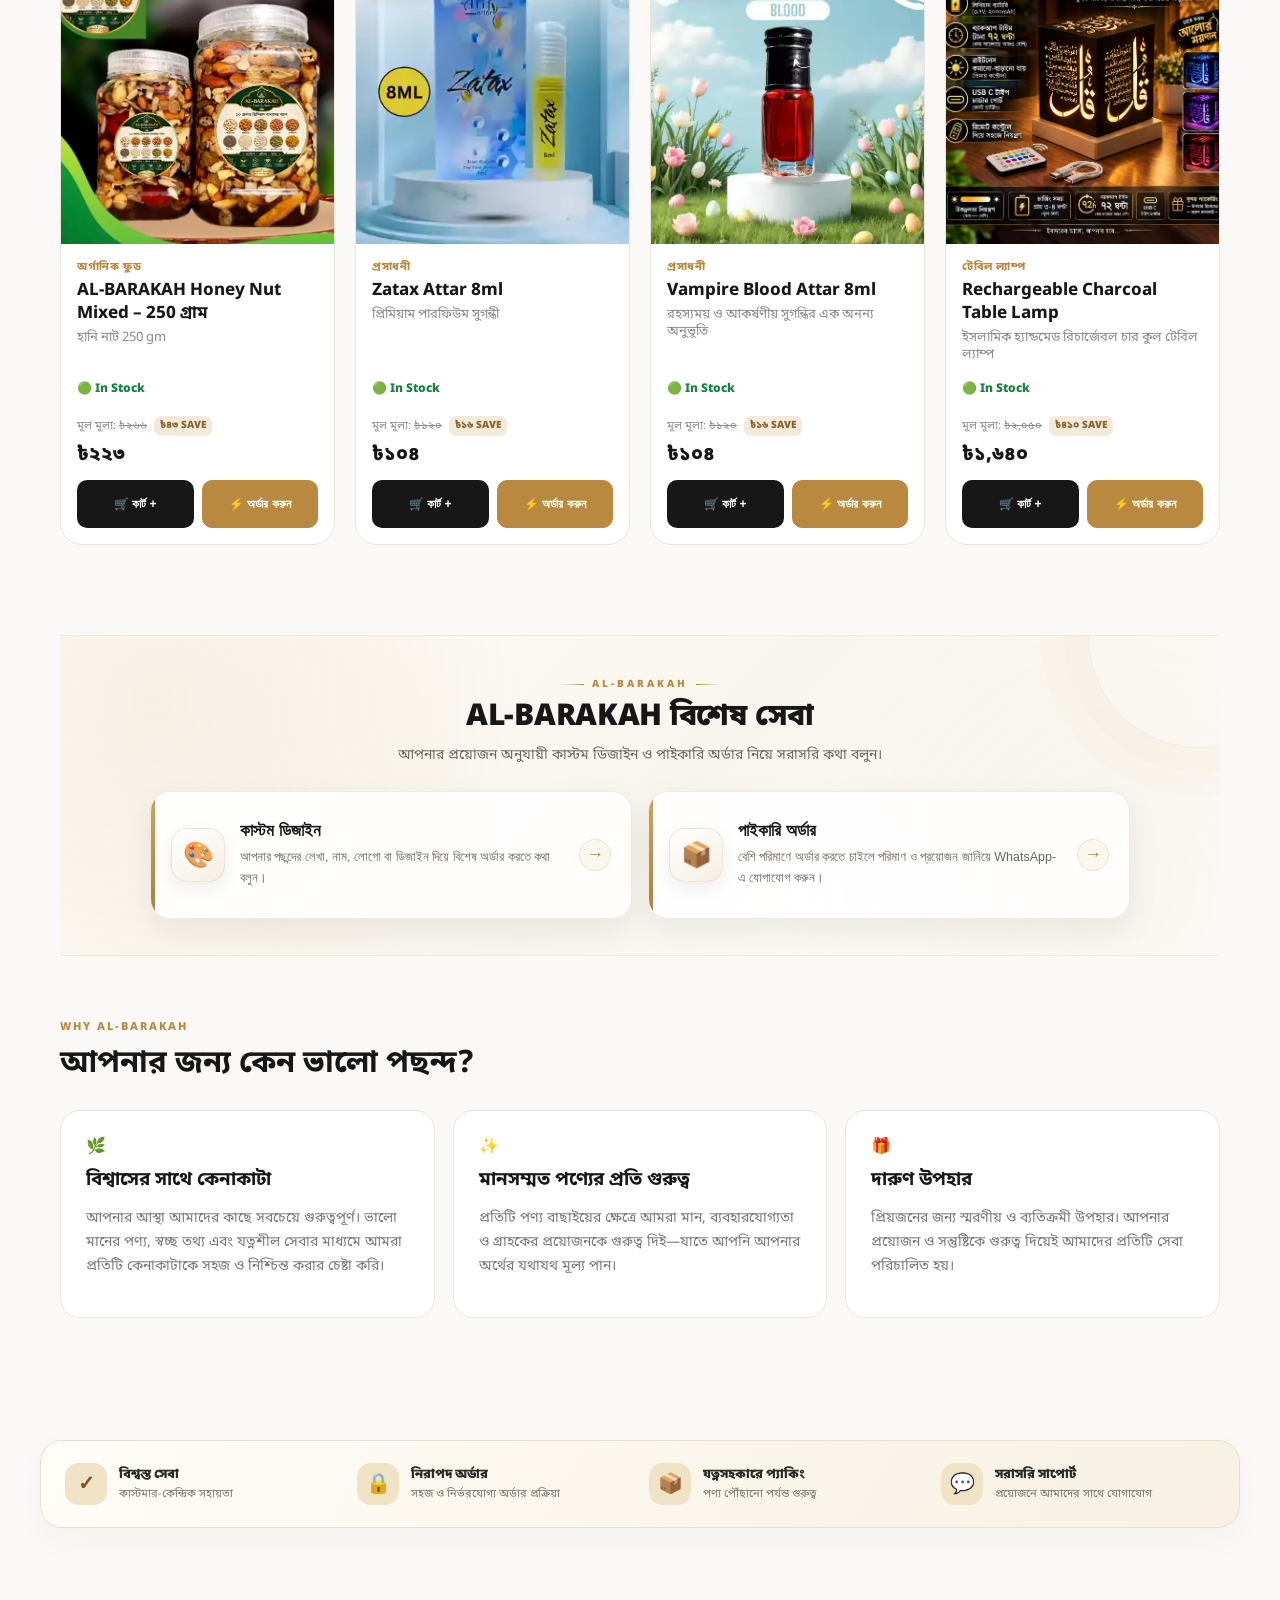
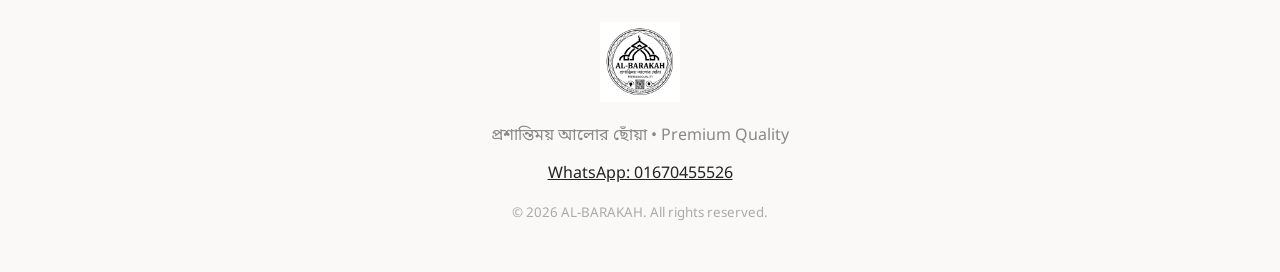
==== commit 5b47ab51: "Update product.html" ====
--- a/product.html
+++ b/product.html
@@ -329,5 +329,71 @@
 })();
 </script>
 
+
+<script>
+/* AL-BARAKAH product image zoom — isolated from existing gallery controls */
+(function () {
+  function initProductImageZoom() {
+    const image = document.getElementById('modalImage');
+    if (!image || document.getElementById('albaImageZoomOverlay')) return;
+
+    const overlay = document.createElement('div');
+    overlay.id = 'albaImageZoomOverlay';
+    overlay.className = 'alba-image-zoom-overlay';
+    overlay.setAttribute('role', 'dialog');
+    overlay.setAttribute('aria-modal', 'true');
+    overlay.setAttribute('aria-label', 'প্রোডাক্টের বড় ছবি');
+    overlay.innerHTML = '<button type="button" class="alba-image-zoom-close" aria-label="ছবি বন্ধ করুন">×</button><img alt="">';
+    document.body.appendChild(overlay);
+
+    const zoomImage = overlay.querySelector('img');
+    const closeButton = overlay.querySelector('button');
+
+    function openZoom() {
+      if (!image.src) return;
+      zoomImage.src = image.src;
+      zoomImage.alt = image.alt || 'Product image';
+      overlay.classList.add('is-open');
+      document.body.style.overflow = 'hidden';
+      closeButton.focus();
+    }
+    function closeZoom() {
+      overlay.classList.remove('is-open');
+      zoomImage.removeAttribute('src');
+      document.body.style.overflow = '';
+      image.focus?.();
+    }
+
+    image.addEventListener('click', openZoom);
+    image.setAttribute('tabindex', '0');
+    image.setAttribute('aria-label', 'বড় করে দেখতে ছবিতে চাপ দিন');
+    image.addEventListener('keydown', function (event) {
+      if (event.key === 'Enter' || event.key === ' ') {
+        event.preventDefault();
+        openZoom();
+      }
+    });
+    closeButton.addEventListener('click', closeZoom);
+    overlay.addEventListener('click', function (event) {
+      if (event.target === overlay) closeZoom();
+    });
+    document.addEventListener('keydown', function (event) {
+      if (event.key === 'Escape' && overlay.classList.contains('is-open')) closeZoom();
+    });
+    // Keep the zoomed image in sync when the customer changes gallery images.
+    const observer = new MutationObserver(function () {
+      if (overlay.classList.contains('is-open')) zoomImage.src = image.src;
+    });
+    observer.observe(image, { attributes: true, attributeFilter: ['src'] });
+  }
+
+  if (document.readyState === 'loading') {
+    document.addEventListener('DOMContentLoaded', initProductImageZoom);
+  } else {
+    initProductImageZoom();
+  }
+})();
+</script>
+
 </body>
 </html>
--- a/style.css
+++ b/style.css
@@ -2132,3 +2132,132 @@
     grid-template-columns:repeat(2,minmax(0,1fr));
   }
 }
+
+
+/* =========================================================
+   ORDER SUCCESS — CUSTOMER-FACING CONFIRMATION
+   ========================================================= */
+.order-success-overlay{
+  display:none;
+  place-items:center;
+  padding:20px;
+  background:rgba(18,18,18,.72);
+  backdrop-filter:blur(8px);
+  z-index:80;
+}
+.order-success-overlay.show{display:grid}
+.order-success-card{
+  width:min(470px,100%);
+  background:#fff;
+  border:1px solid var(--line);
+  border-radius:28px;
+  padding:34px 28px 28px;
+  text-align:center;
+  box-shadow:0 30px 90px rgba(0,0,0,.25);
+  animation:orderSuccessIn .25s ease;
+}
+@keyframes orderSuccessIn{from{opacity:0;transform:translateY(12px) scale(.98)}to{opacity:1;transform:none}}
+.success-icon{
+  width:68px;height:68px;margin:0 auto 16px;
+  display:grid;place-items:center;
+  border-radius:50%;
+  background:#eef8f1;
+  color:#27864b;
+  font-size:34px;font-weight:900;
+  border:1px solid #d8efdf;
+}
+.order-success-card h2{font-size:26px;line-height:1.35;margin:9px 0 10px}
+.order-success-card p{color:#707070;font-size:14px;line-height:1.8;margin:0 auto 20px;max-width:390px}
+.success-meta{display:grid;grid-template-columns:1fr 1fr;gap:10px;margin:18px 0}
+.success-meta div{padding:13px 10px;border:1px solid var(--line);border-radius:14px;background:#faf9f7}
+.success-meta span{display:block;color:#888;font-size:11px;margin-bottom:4px}
+.success-meta b{font-size:14px}
+.success-note{margin:0 0 18px;padding:11px 12px;border-radius:12px;background:#f8f7f5;color:#777;font-size:11.5px;line-height:1.65}
+@media(max-width:520px){
+  .order-success-card{padding:30px 18px 20px;border-radius:22px}
+  .order-success-card h2{font-size:22px}
+  .success-meta{gap:7px}
+}
+
+
+/* ===== AL-BARAKAH PREMIUM STOREFRONT ENHANCEMENTS ===== */
+.hero{background:radial-gradient(circle at 82% 16%,rgba(213,170,91,.27),transparent 32%),linear-gradient(135deg,#fffaf0 0%,#f5eee2 52%,#eee3d1 100%);position:relative}
+.hero-grid{gap:clamp(24px,4vw,58px);padding-top:24px;padding-bottom:24px}
+.hero-copy{position:relative;z-index:2}
+.hero-premium-pill{background:#fffaf0;border-color:#dfc58f;color:#8b6727;box-shadow:0 8px 24px #60461a0d}
+.hero .hero-premium-title{font-size:clamp(36px,4.4vw,60px);font-weight:900;letter-spacing:-1.2px;line-height:1.17;margin:22px 0 15px;color:#1d211d}
+.hero .hero-premium-title span{background:linear-gradient(110deg,#a77522,#d0a44d 55%,#8b621e);-webkit-background-clip:text;background-clip:text;color:transparent}
+.hero .hero-premium-desc{font-size:clamp(15px,1.25vw,18px);line-height:1.95;color:#5f625d;max-width:530px}
+.hero .hero-actions .btn{box-shadow:0 10px 24px #191d1912;transition:transform .2s,box-shadow .2s}
+.hero .hero-actions .btn:hover{transform:translateY(-2px);box-shadow:0 14px 28px #191d1920}
+.hero-slider{border:1px solid #ffffffb8;box-shadow:0 28px 65px #49361c26}
+.featured-products-section{margin:34px 0 40px;padding:25px;border:1px solid #eee6d8;border-radius:24px;background:linear-gradient(145deg,#fffdf9,#f9f5ed);box-shadow:0 14px 38px #45351a08}
+.featured-section-head{display:flex;align-items:flex-end;justify-content:space-between;margin-bottom:20px}
+.featured-section-head h2{margin:7px 0;font-size:clamp(22px,2.5vw,30px);font-weight:900;color:#20241f}
+.featured-section-head p{margin:0;color:#77766f;font-size:14px}
+.featured-products-grid{grid-template-columns:repeat(4,minmax(0,1fr));gap:16px}
+.featured-product-card{position:relative;border:1px solid #eee7dc;box-shadow:0 8px 22px #33240c0a;transition:transform .22s,box-shadow .22s}
+.featured-product-card:hover{transform:translateY(-4px);box-shadow:0 16px 34px #33240c17}
+.featured-product-card .pimg{position:relative}
+.featured-tag{position:absolute;left:10px;top:10px;z-index:2;padding:6px 9px;border-radius:9px;background:#fffdf6;color:#8b641f;font-size:10px;font-weight:900;letter-spacing:.35px;box-shadow:0 4px 14px #00000010}
+.alba-trust-strip{max-width:1200px;width:calc(100% - 32px);margin:32px auto 44px;padding:22px 24px;display:grid;grid-template-columns:repeat(4,minmax(0,1fr));gap:18px;border:1px solid #e9dfcc;border-radius:22px;background:linear-gradient(120deg,#fffdf8,#f7f0e3);box-shadow:0 12px 34px #392b1709}
+.alba-trust-item{display:flex;align-items:center;gap:12px;min-width:0}
+.alba-trust-item>span{width:42px;height:42px;flex:0 0 42px;border-radius:14px;display:grid;place-items:center;background:#efe2c5;color:#78551c;font-size:20px;font-weight:900}
+.alba-trust-item strong,.alba-trust-item small{display:block}
+.alba-trust-item strong{font-size:13px;color:#292b26;font-weight:900}
+.alba-trust-item small{font-size:11px;line-height:1.6;color:#77756f;margin-top:3px}
+.alba-floating-support{position:fixed;right:20px;bottom:22px;z-index:9999;display:flex;align-items:center;gap:10px;padding:10px 17px 10px 10px;border:1px solid #ffffffb8;border-radius:999px;background:linear-gradient(135deg,#138b52,#08743f);color:#fff!important;text-decoration:none!important;box-shadow:0 12px 32px #075c3547;transition:transform .2s,box-shadow .2s;max-width:calc(100vw - 28px)}
+.alba-floating-support:hover{transform:translateY(-3px);box-shadow:0 16px 38px #075c3557}
+.support-wa-icon{display:grid;place-items:center;width:43px;height:43px;border-radius:50%;background:#ffffff22;border:1px solid #ffffff45;font-size:25px;font-weight:900}
+.support-label strong,.support-label small{display:block;white-space:nowrap}
+.support-label strong{font-size:13px;line-height:1.4}
+.support-label small{font-size:11px;opacity:.9;margin-top:2px}
+@media(max-width:900px){.featured-products-grid{grid-template-columns:repeat(2,minmax(0,1fr))}.alba-trust-strip{grid-template-columns:repeat(2,minmax(0,1fr))}.featured-products-section{padding:18px}}
+@media(max-width:520px){.hero-grid{padding-top:34px;padding-bottom:34px;gap:25px}.hero .hero-premium-title{font-size:34px;letter-spacing:-.6px;margin:16px 0 12px}.hero .hero-premium-desc{font-size:14px;line-height:1.85}.hero .hero-actions{gap:9px;flex-wrap:wrap}.hero .hero-actions .btn{padding:12px 14px;font-size:13px}.hero-slider{height:360px;border-radius:22px}.featured-products-section{margin:24px 0 30px;padding:14px;border-radius:18px}.featured-section-head{margin-bottom:14px}.featured-section-head h2{font-size:21px}.featured-section-head p{font-size:12px}.featured-products-grid{gap:10px}.featured-product-card .pimg{height:190px}.featured-product-card .pinfo{padding:10px}.featured-product-card .pinfo h3{font-size:13px;line-height:1.45}.featured-product-card .pinfo p{font-size:11px}.featured-tag{left:6px;top:6px;font-size:8px;padding:5px 6px}.alba-trust-strip{width:calc(100% - 24px);margin:24px auto 32px;padding:15px 12px;gap:15px 10px;border-radius:17px}.alba-trust-item{gap:8px}.alba-trust-item>span{width:34px;height:34px;flex-basis:34px;border-radius:11px;font-size:16px}.alba-trust-item strong{font-size:11px}.alba-trust-item small{font-size:9px}.alba-floating-support{right:12px;bottom:14px;padding:7px 12px 7px 7px;gap:8px}.support-wa-icon{width:38px;height:38px;font-size:22px}.support-label strong{font-size:12px}.support-label small{font-size:10px}}
+
+
+/* =========================================================
+   AL-BARAKAH SAFE MOBILE READABILITY + PRODUCT IMAGE ZOOM
+   Only overrides mobile text sizing and the product image viewer.
+   ========================================================= */
+@media (max-width: 650px) {
+  body { font-size: 16px; }
+  body p { font-size: max(15px, 1em); line-height: 1.75; }
+  body label, body input, body textarea, body select,
+  body button, body .btn { font-size: 15px; }
+  body small { font-size: 13px; }
+  body .modal-info h2, body .product-page .modal-info h2 { line-height: 1.4; }
+  body .product-page .modal-info p,
+  body .product-page .modal-info li { font-size: 15px; line-height: 1.8; }
+  body .product-page .modal-info .price,
+  body .product-page .modal-info .product-price { font-size: 20px; }
+  body .featured-product-card .pinfo h3 { font-size: 15px; line-height: 1.5; }
+  body .featured-product-card .pinfo p { font-size: 13px; line-height: 1.6; }
+  body .alba-trust-item strong { font-size: 12px; }
+  body .alba-trust-item small { font-size: 11px; }
+  body .support-label strong { font-size: 13px; }
+  body .support-label small { font-size: 11px; }
+}
+@media (max-width: 380px) {
+  body .featured-product-card .pinfo h3 { font-size: 14px; }
+}
+
+/* Product detail image zoom viewer */
+.alba-image-zoom-overlay {
+  position: fixed; inset: 0; z-index: 100000;
+  display: none; align-items: center; justify-content: center;
+  padding: 20px; background: rgba(8, 10, 12, .92);
+}
+.alba-image-zoom-overlay.is-open { display: flex; }
+.alba-image-zoom-overlay img {
+  display: block; max-width: min(96vw, 1400px); max-height: 90dvh;
+  width: auto; height: auto; object-fit: contain; border-radius: 8px;
+  user-select: none; -webkit-user-drag: none;
+}
+.alba-image-zoom-close {
+  position: absolute; top: max(14px, env(safe-area-inset-top)); right: 16px;
+  width: 44px; height: 44px; border: 0; border-radius: 50%;
+  color: #111; background: #fff; font-size: 28px; line-height: 1;
+  cursor: pointer;
+}
+body.product-details-page #modalImage { cursor: zoom-in; }
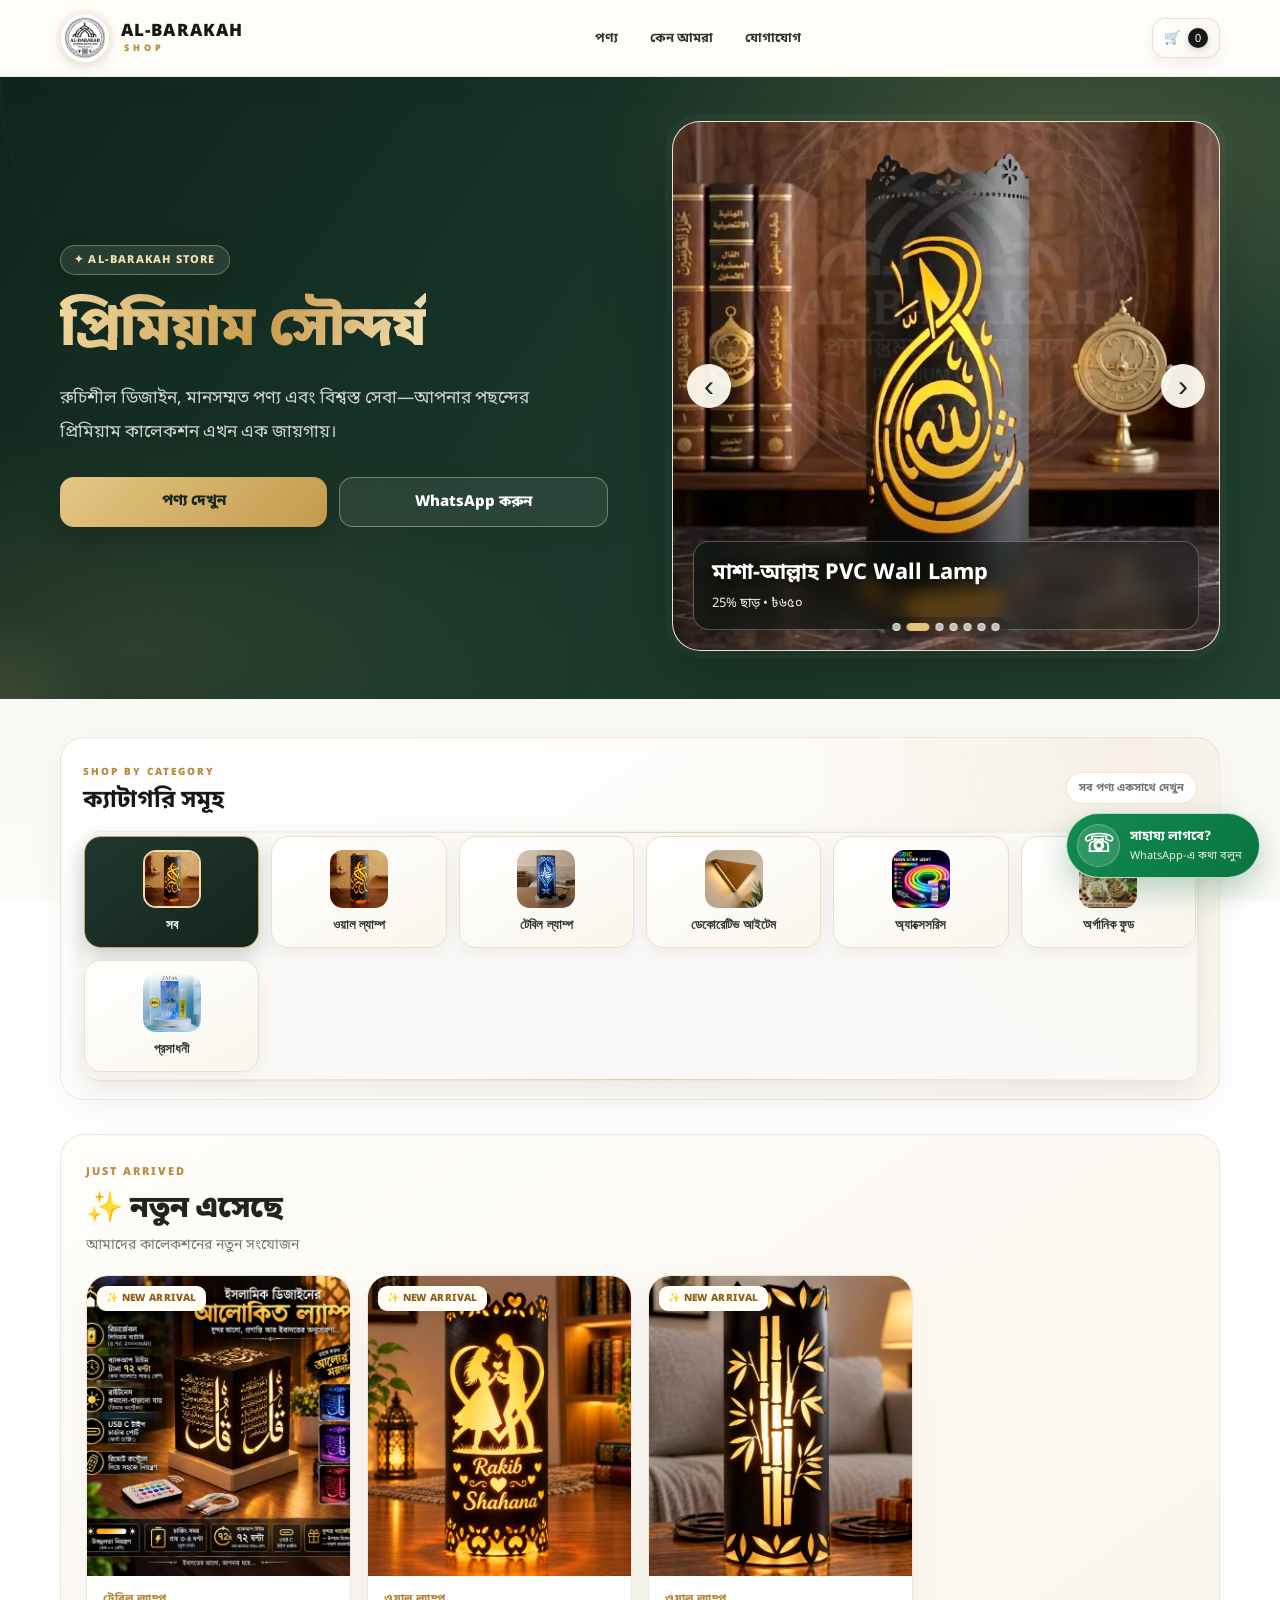
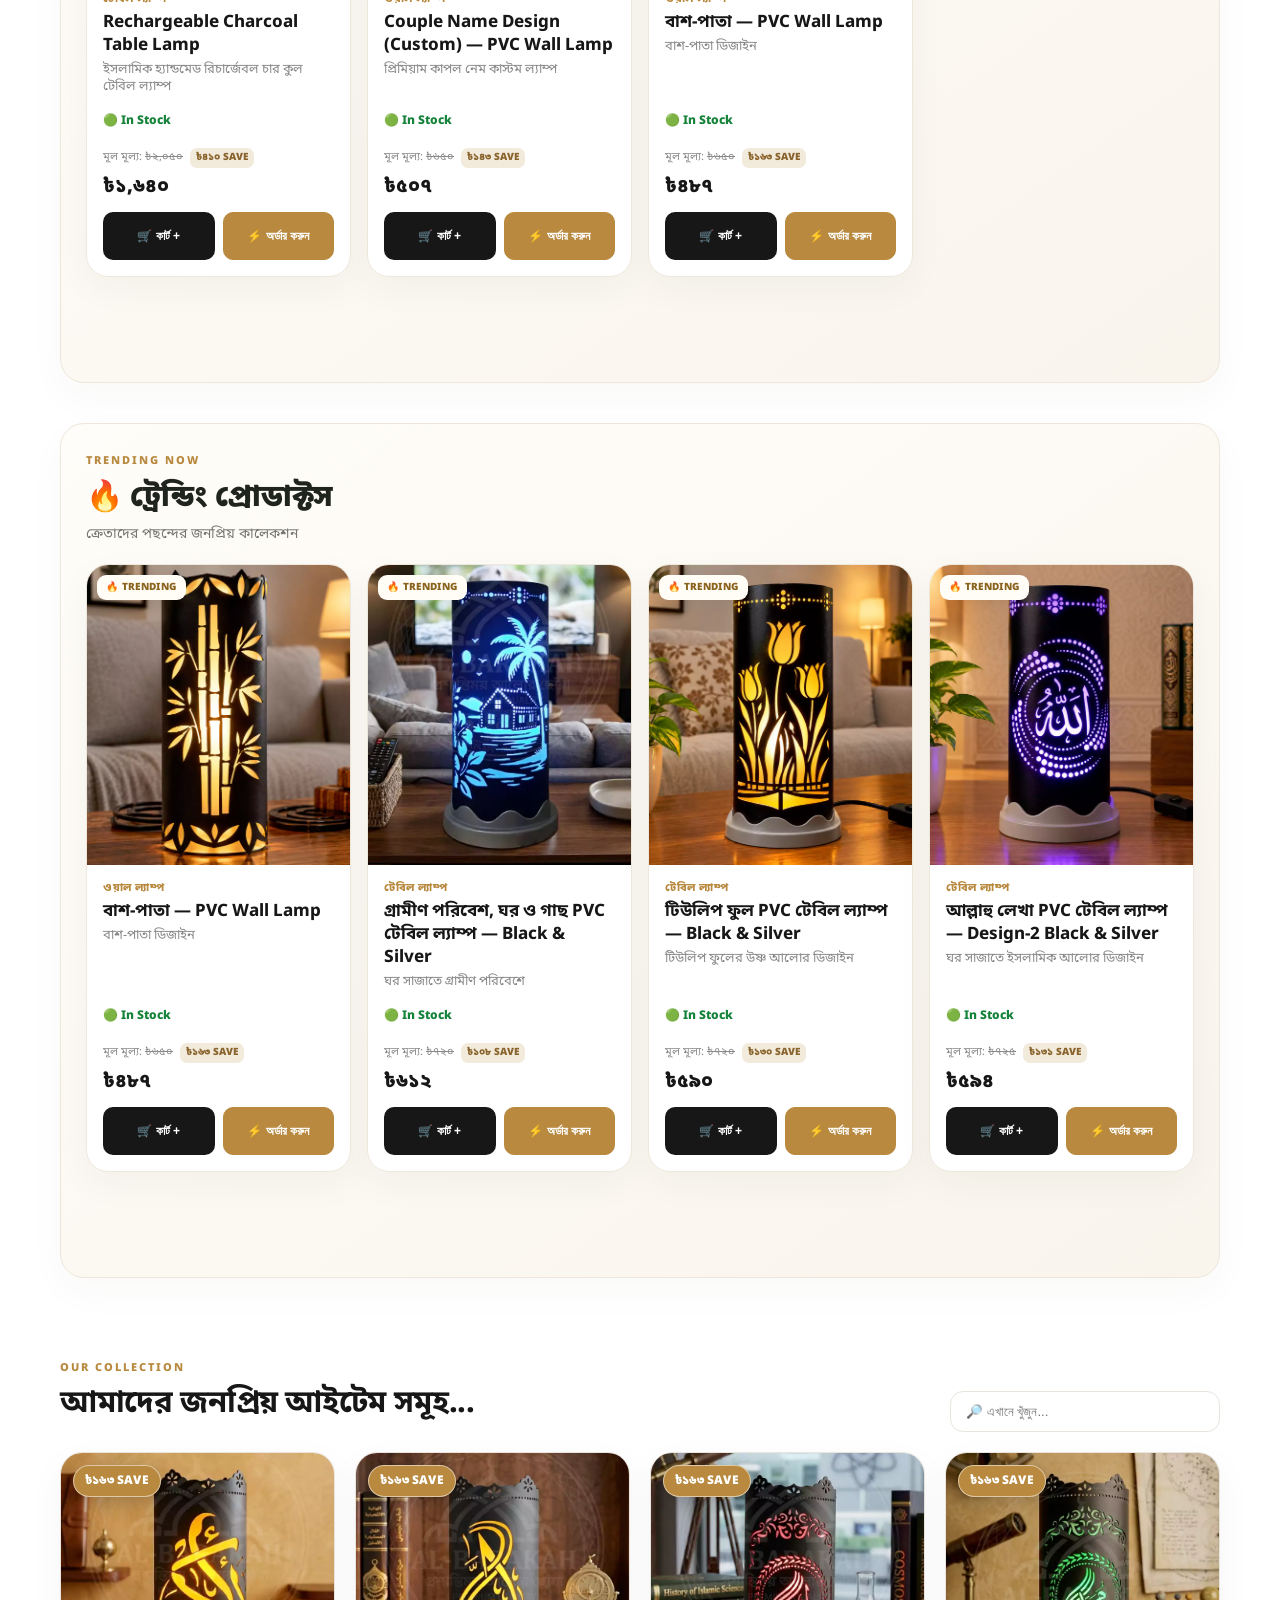
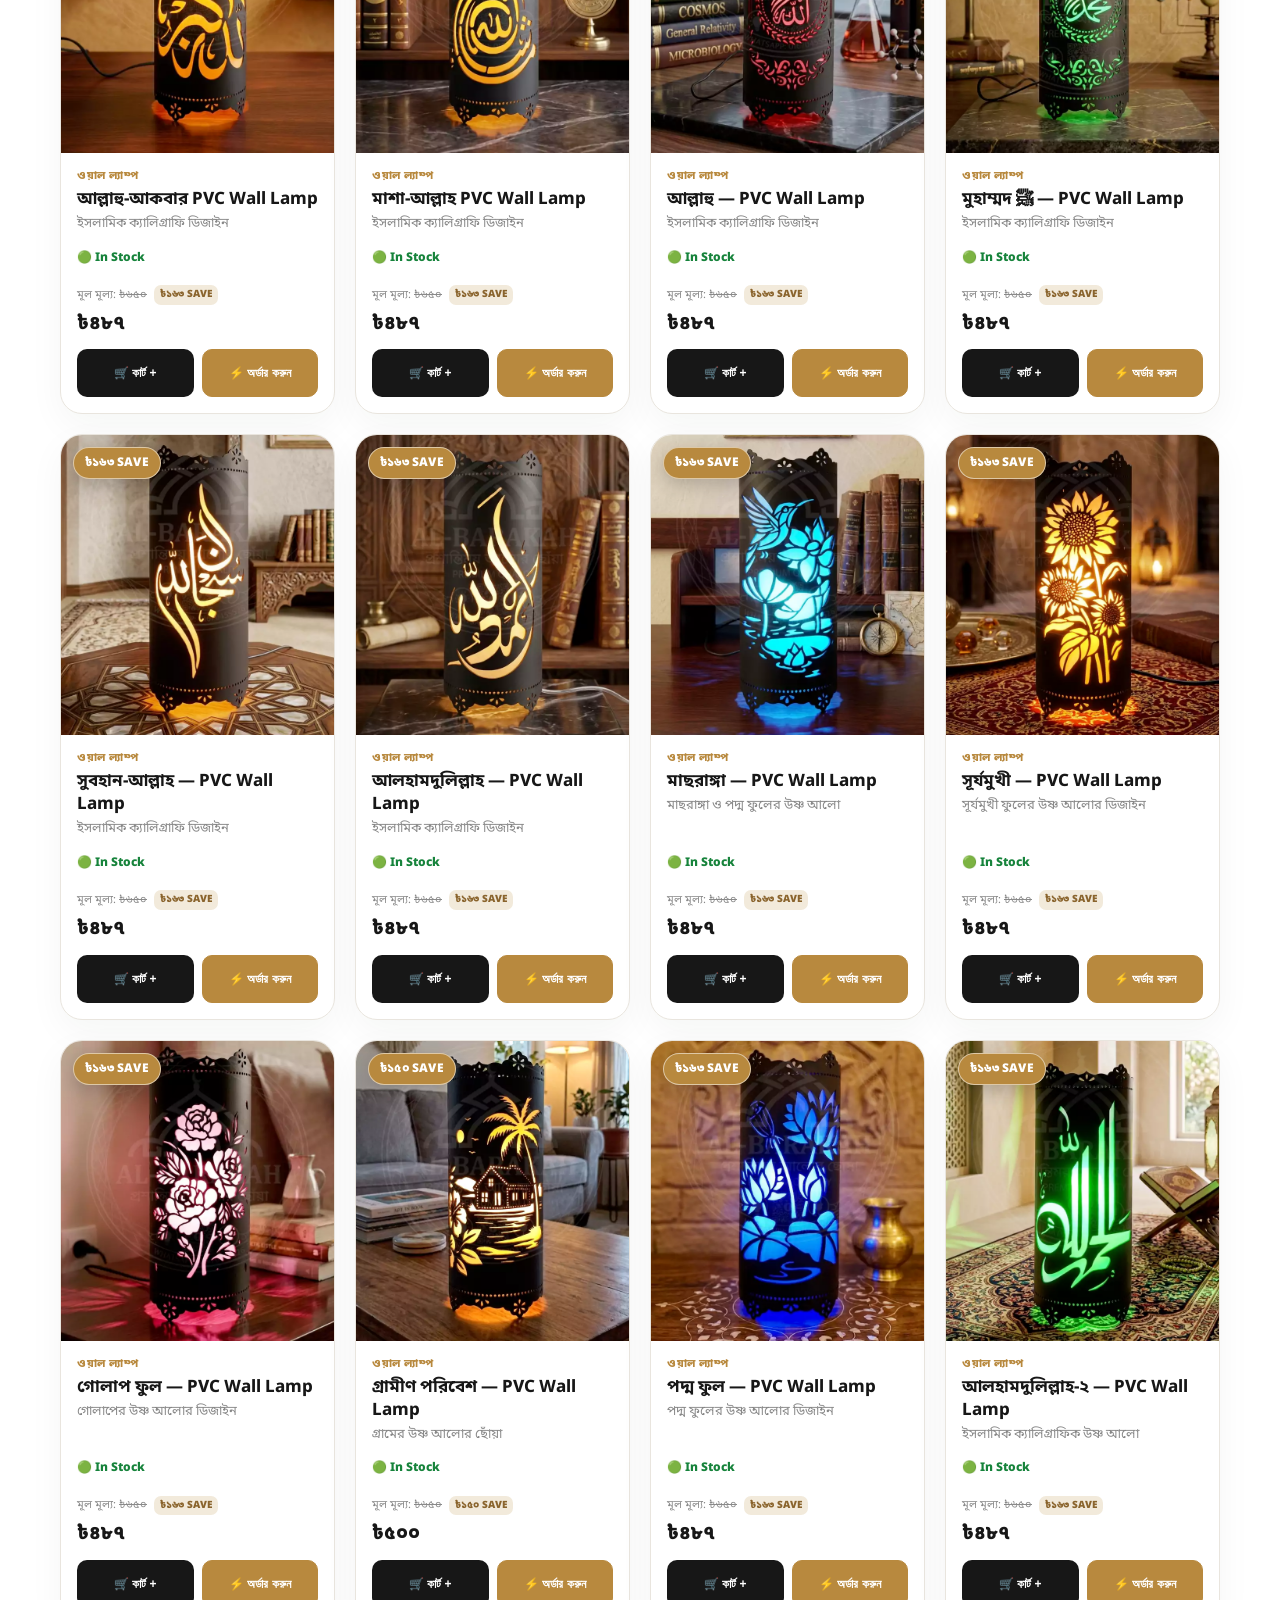
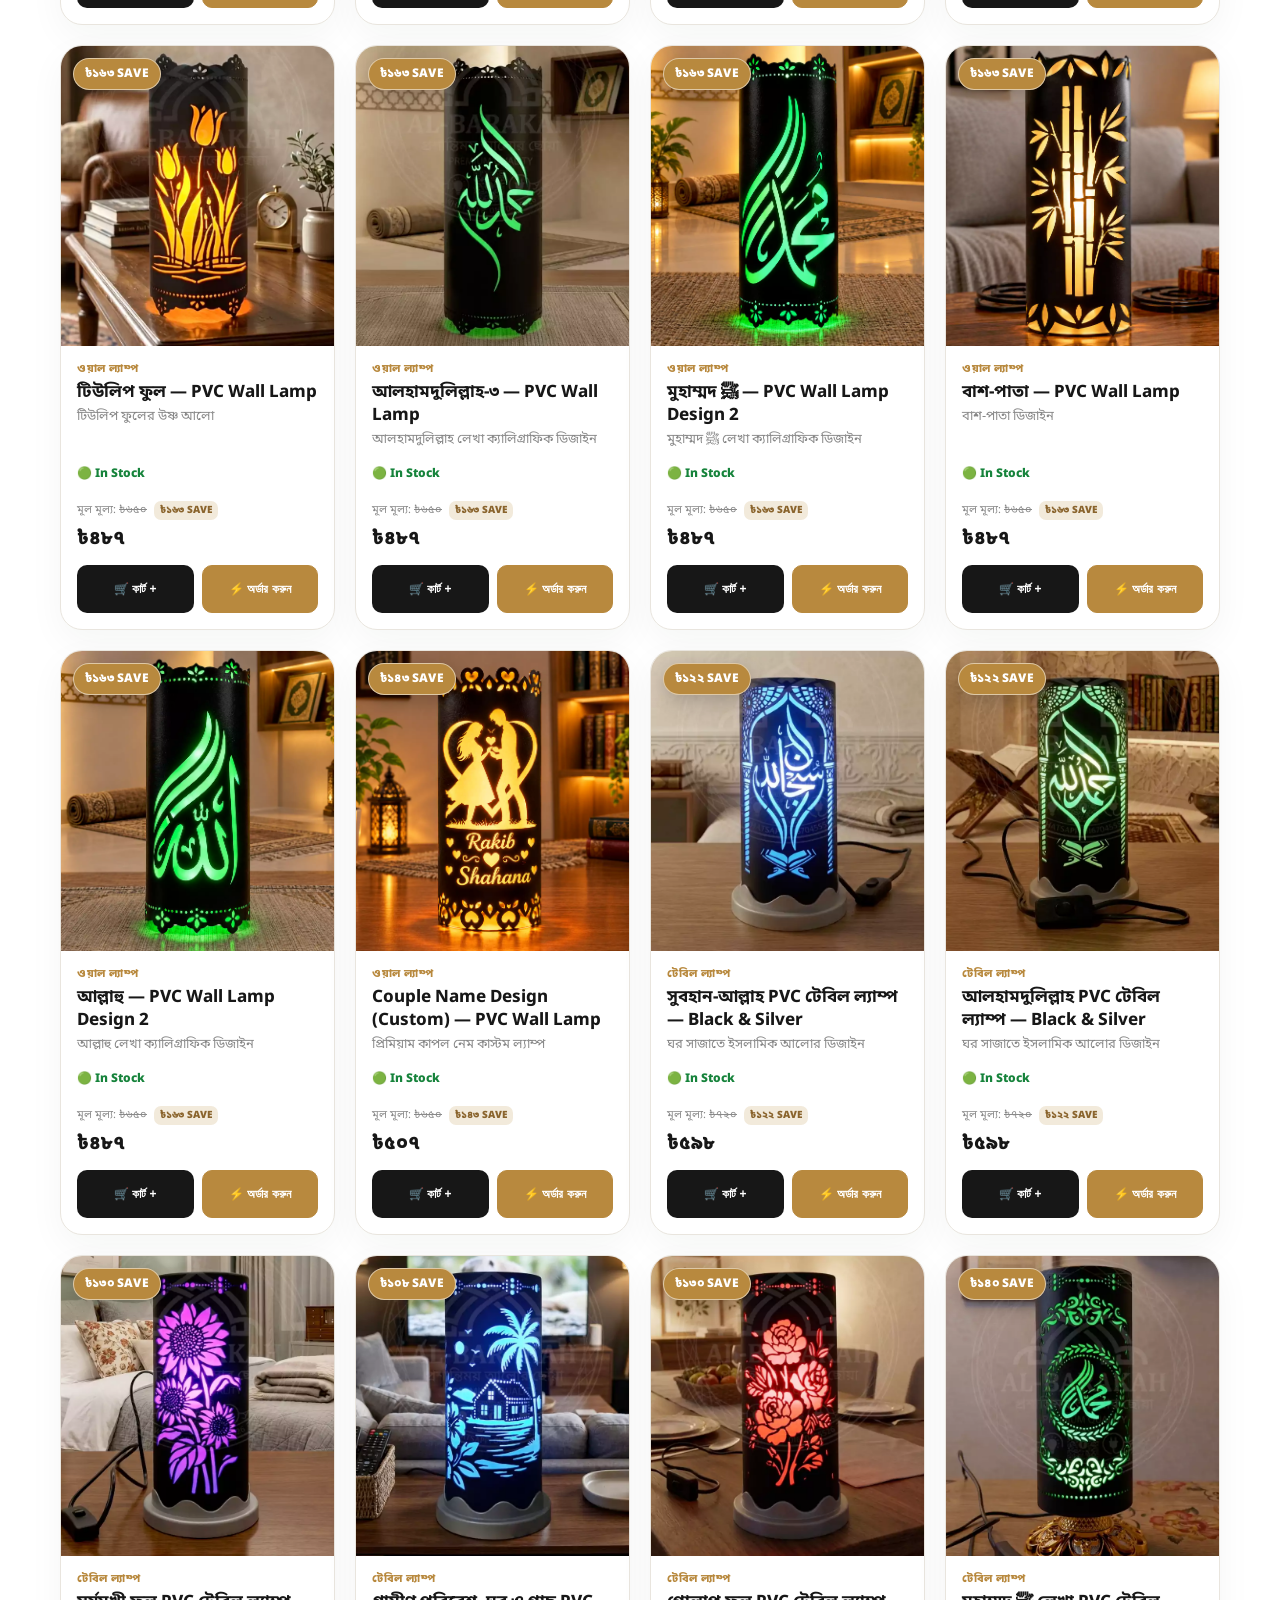
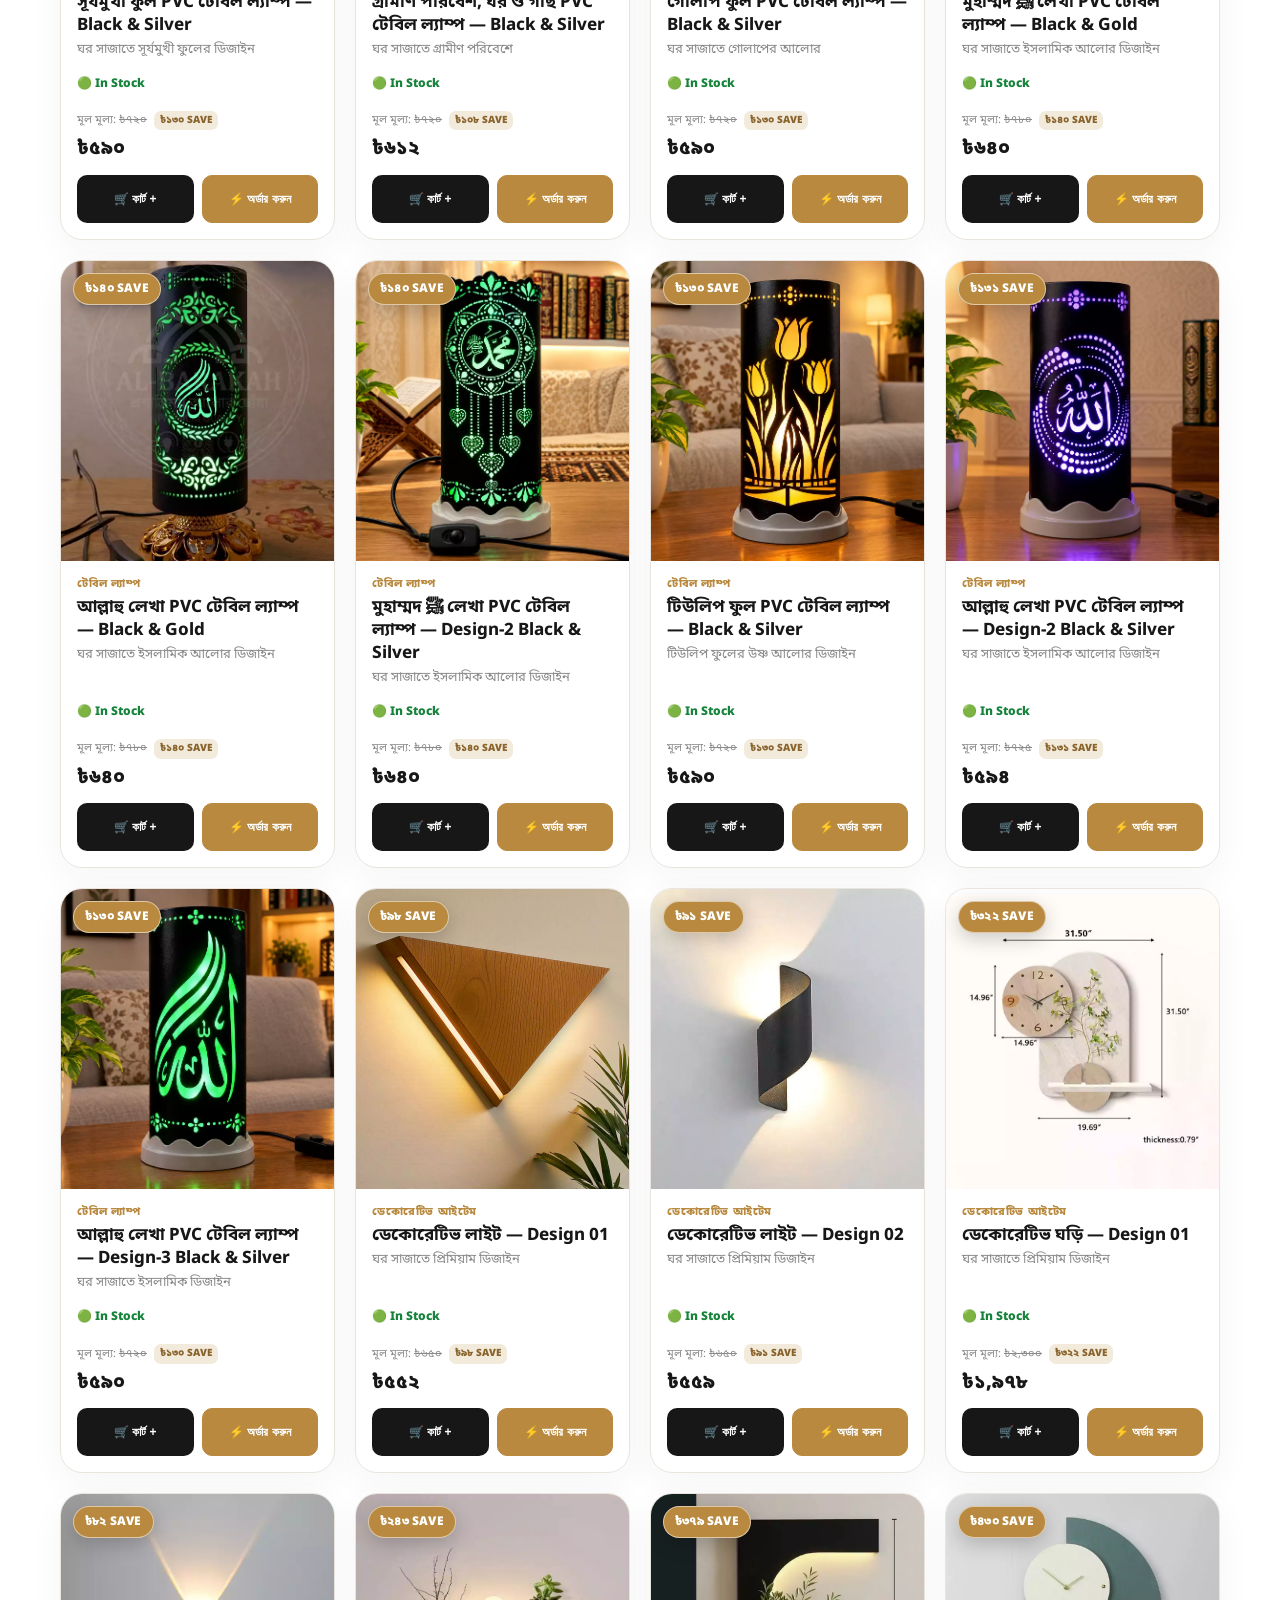
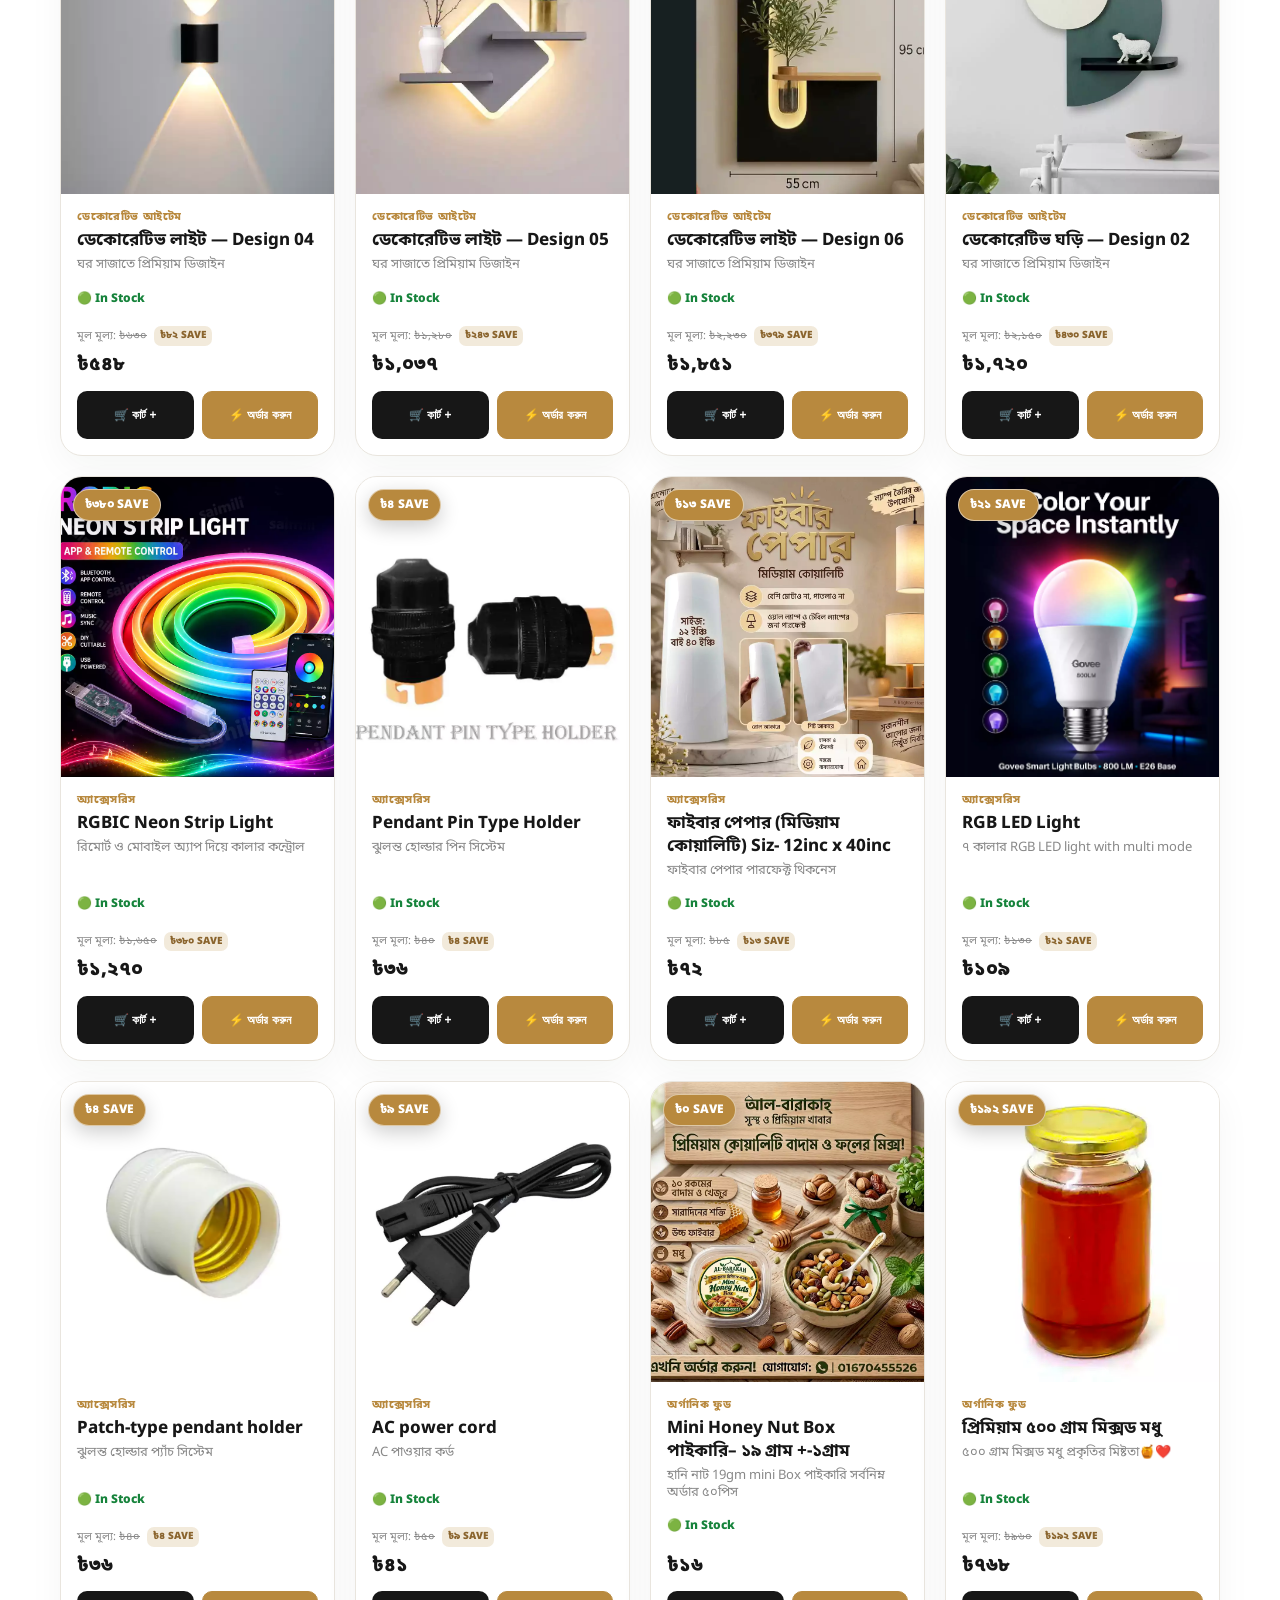
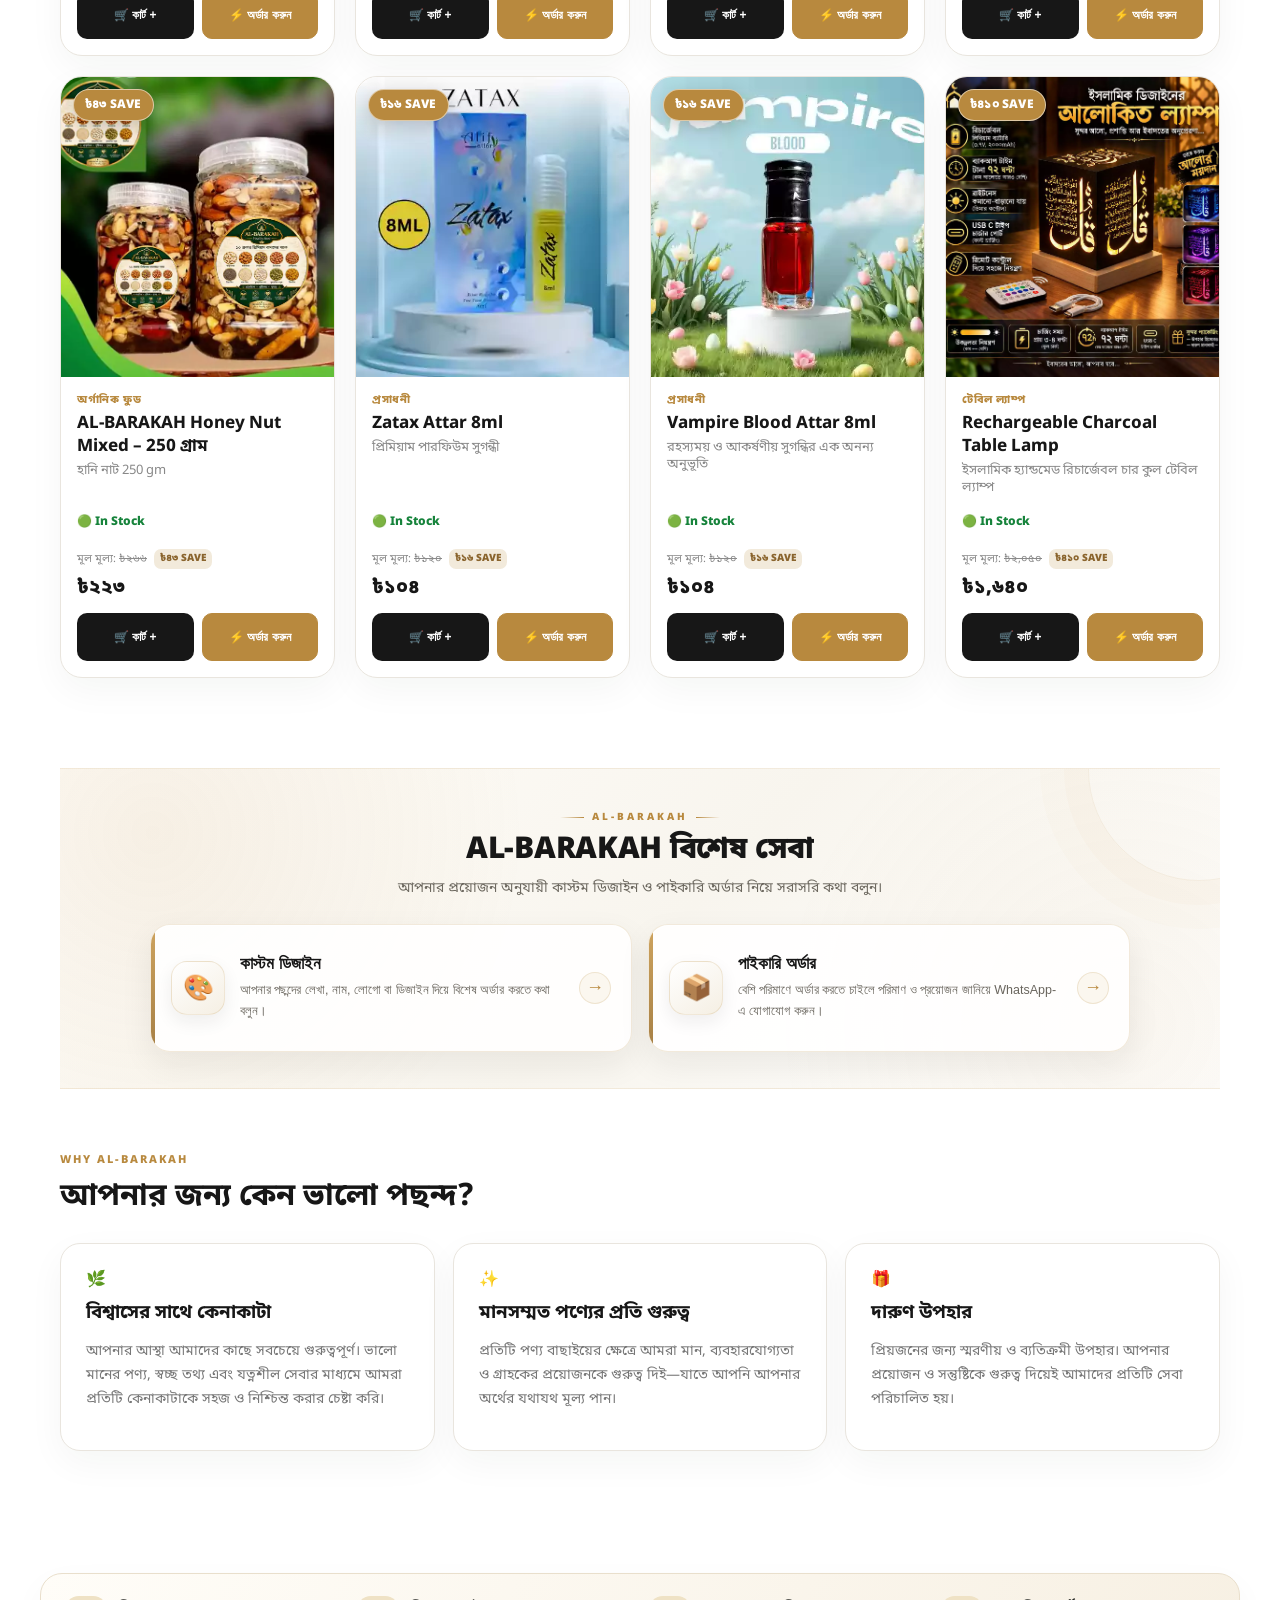
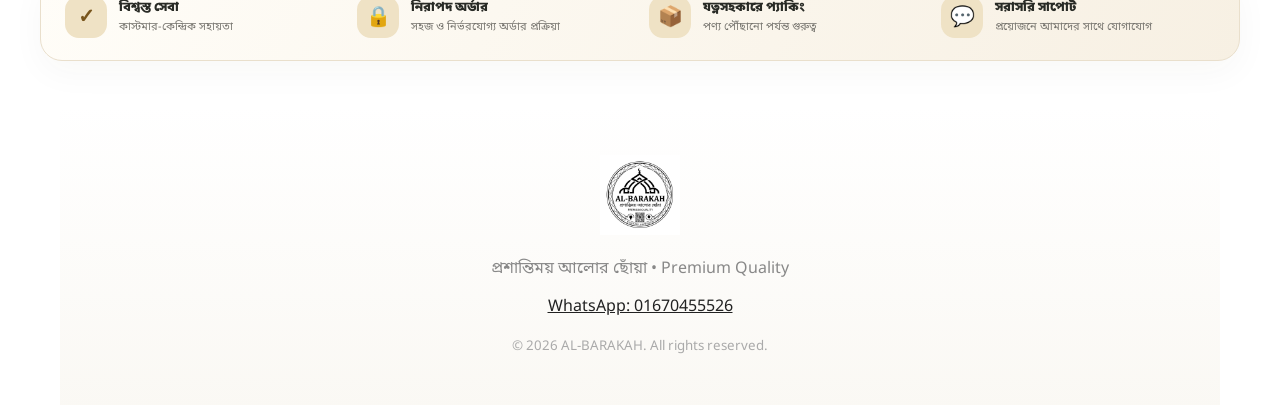
==== commit 160ac4c2: "Update product.html" ====
--- a/product.html
+++ b/product.html
@@ -4,6 +4,13 @@
 <meta charset="UTF-8">
 <meta name="viewport" content="width=device-width, initial-scale=1.0">
 <title>AL-BARAKAH | Product Details</title>
+<!-- AL-BARAKAH Premium Favicon -->
+<link rel="icon" type="image/webp" href="images/logo.webp">
+<link rel="shortcut icon" type="image/webp" href="images/logo.webp">
+<link rel="apple-touch-icon" href="images/logo.webp">
+<!-- Browser Theme Color -->
+<meta name="theme-color" content="#123D2B">
+  
 <meta name="description" content="AL-BARAKAH Product Details">
 <link rel="stylesheet" href="style.css">
 <script>
@@ -331,7 +338,7 @@
 
 
 <script>
-/* AL-BARAKAH product image zoom — isolated from existing gallery controls */
+/* AL-BARAKAH product image viewer — tap to open, double-tap to zoom in/out */
 (function () {
   function initProductImageZoom() {
     const image = document.getElementById('modalImage');
@@ -343,55 +350,75 @@
     overlay.setAttribute('role', 'dialog');
     overlay.setAttribute('aria-modal', 'true');
     overlay.setAttribute('aria-label', 'প্রোডাক্টের বড় ছবি');
-    overlay.innerHTML = '<button type="button" class="alba-image-zoom-close" aria-label="ছবি বন্ধ করুন">×</button><img alt="">';
+    overlay.innerHTML = '<button type="button" class="alba-image-zoom-close" aria-label="ছবি বন্ধ করুন">×</button><img alt=""><span class="alba-zoom-hint">ছবিতে ডাবল ট্যাপ করলে জুম হবে</span>';
     document.body.appendChild(overlay);
 
     const zoomImage = overlay.querySelector('img');
     const closeButton = overlay.querySelector('button');
-
+    let lastImageTap = 0;
+    let lastViewerTap = 0;
+
+    function toggleZoom() {
+      overlay.classList.toggle('is-zoomed');
+      zoomImage.setAttribute('aria-label', overlay.classList.contains('is-zoomed') ? 'জুম কমাতে ডাবল ট্যাপ করুন' : 'জুম করতে ডাবল ট্যাপ করুন');
+    }
     function openZoom() {
       if (!image.src) return;
       zoomImage.src = image.src;
       zoomImage.alt = image.alt || 'Product image';
       overlay.classList.add('is-open');
+      overlay.classList.remove('is-zoomed');
       document.body.style.overflow = 'hidden';
-      closeButton.focus();
     }
     function closeZoom() {
-      overlay.classList.remove('is-open');
+      overlay.classList.remove('is-open', 'is-zoomed');
       zoomImage.removeAttribute('src');
       document.body.style.overflow = '';
       image.focus?.();
     }
-
-    image.addEventListener('click', openZoom);
+    function detectDoubleTap(event, which) {
+      const now = Date.now();
+      const last = which === 'image' ? lastImageTap : lastViewerTap;
+      if (now - last < 330) {
+        event.preventDefault();
+        event.stopPropagation();
+        if (which === 'image' && !overlay.classList.contains('is-open')) openZoom();
+        toggleZoom();
+        if (which === 'image') lastImageTap = 0; else lastViewerTap = 0;
+      } else {
+        if (which === 'image') lastImageTap = now; else lastViewerTap = now;
+      }
+    }
+
+    image.addEventListener('click', function () {
+      if (!overlay.classList.contains('is-open')) openZoom();
+    });
+    image.addEventListener('dblclick', function (event) {
+      event.preventDefault();
+      if (!overlay.classList.contains('is-open')) openZoom();
+      toggleZoom();
+    });
+    image.addEventListener('touchend', function (event) { detectDoubleTap(event, 'image'); }, {passive:false});
     image.setAttribute('tabindex', '0');
-    image.setAttribute('aria-label', 'বড় করে দেখতে ছবিতে চাপ দিন');
+    image.setAttribute('aria-label', 'বড় করে দেখতে চাপ দিন, ডাবল ট্যাপে জুম করুন');
     image.addEventListener('keydown', function (event) {
-      if (event.key === 'Enter' || event.key === ' ') {
-        event.preventDefault();
-        openZoom();
-      }
+      if (event.key === 'Enter' || event.key === ' ') { event.preventDefault(); openZoom(); }
     });
+
+    zoomImage.addEventListener('dblclick', function (event) { event.preventDefault(); toggleZoom(); });
+    zoomImage.addEventListener('touchend', function (event) { detectDoubleTap(event, 'viewer'); }, {passive:false});
     closeButton.addEventListener('click', closeZoom);
-    overlay.addEventListener('click', function (event) {
-      if (event.target === overlay) closeZoom();
-    });
+    overlay.addEventListener('click', function (event) { if (event.target === overlay) closeZoom(); });
     document.addEventListener('keydown', function (event) {
       if (event.key === 'Escape' && overlay.classList.contains('is-open')) closeZoom();
     });
-    // Keep the zoomed image in sync when the customer changes gallery images.
     const observer = new MutationObserver(function () {
-      if (overlay.classList.contains('is-open')) zoomImage.src = image.src;
+      if (overlay.classList.contains('is-open')) { zoomImage.src = image.src; overlay.classList.remove('is-zoomed'); }
     });
     observer.observe(image, { attributes: true, attributeFilter: ['src'] });
   }
-
-  if (document.readyState === 'loading') {
-    document.addEventListener('DOMContentLoaded', initProductImageZoom);
-  } else {
-    initProductImageZoom();
-  }
+  if (document.readyState === 'loading') document.addEventListener('DOMContentLoaded', initProductImageZoom);
+  else initProductImageZoom();
 })();
 </script>
 
--- a/style.css
+++ b/style.css
@@ -2261,3 +2261,284 @@
   cursor: pointer;
 }
 body.product-details-page #modalImage { cursor: zoom-in; }
+
+
+/* =========================================================
+   AL-BARAKAH PREMIUM RESPONSIVE REFRESH
+   Requested UI-only update: readable mobile text, category grid,
+   premium hero styling and double-tap product image zoom.
+   ========================================================= */
+
+/* Premium hero: deep forest, champagne gold and editorial layout */
+.hero{
+  position:relative;
+  isolation:isolate;
+  overflow:hidden;
+  background:
+    radial-gradient(ellipse at 8% 10%,rgba(207,170,99,.22),transparent 34%),
+    radial-gradient(ellipse at 100% 100%,rgba(207,170,99,.13),transparent 34%),
+    linear-gradient(128deg,#101f1b 0%,#182b25 48%,#25392f 100%);
+}
+.hero::before{
+  content:"";position:absolute;inset:0;z-index:-1;pointer-events:none;opacity:.18;
+  background-image:linear-gradient(120deg,transparent 0 49.7%,rgba(255,255,255,.14) 50%,transparent 50.3%),linear-gradient(30deg,transparent 0 49.7%,rgba(255,255,255,.09) 50%,transparent 50.3%);
+  background-size:54px 54px;
+  mask-image:linear-gradient(90deg,#000,transparent 75%);
+}
+.hero-grid{min-height:590px;padding-top:44px;padding-bottom:48px;gap:clamp(28px,5vw,72px)}
+.hero-copy{color:#fff;max-width:590px}
+.hero-premium-pill{background:rgba(255,255,255,.08)!important;border:1px solid rgba(220,190,125,.45)!important;color:#f0d59b!important;box-shadow:0 10px 30px #0002!important;letter-spacing:1.2px}
+.hero .hero-premium-title{color:#fff;font-size:clamp(38px,4.4vw,64px);line-height:1.2;letter-spacing:-.7px;margin:22px 0 18px}
+.hero .hero-premium-title span{background:linear-gradient(110deg,#f1d99f,#c99c4c 55%,#f5e4b9);-webkit-background-clip:text;background-clip:text;color:transparent}
+.hero .hero-premium-desc{color:#e1e7e2;font-size:clamp(16px,1.35vw,19px);line-height:1.95;max-width:520px}
+.hero .hero-actions{gap:12px;margin-top:28px}
+.hero .hero-actions .btn{min-height:49px;padding:14px 22px;border-radius:14px;font-size:15px}
+.hero .hero-actions .btn.primary{background:linear-gradient(135deg,#e4c27b,#b98737);color:#1a211b;box-shadow:0 12px 28px #0003}
+.hero .hero-actions .btn.ghost{background:rgba(255,255,255,.07);border:1px solid rgba(255,255,255,.28);color:#fff}
+.hero .hero-actions .btn:hover{transform:translateY(-3px);box-shadow:0 15px 32px #0004}
+.hero-slider{height:clamp(390px,42vw,530px);border:1px solid rgba(239,216,165,.45);border-radius:28px;background:#e9e2d4;box-shadow:0 30px 75px rgba(0,0,0,.32)}
+.hero-slide-info{left:20px;right:20px;bottom:20px;padding:17px 18px;border:1px solid #ffffff45;border-radius:16px;background:linear-gradient(110deg,rgba(12,20,16,.76),rgba(12,20,16,.28));backdrop-filter:blur(9px);-webkit-backdrop-filter:blur(9px)}
+.hero-slide-info strong{font-size:clamp(16px,1.7vw,22px)}
+.hero-slide-info small{font-size:13px;margin-top:7px}
+.hero-slider-arrow{width:44px;height:44px;background:#fffdf4eF;color:#1b2a21}
+.hero-dot{width:8px;height:8px;background:#ffffffa8;border:1px solid #ffffffd9}
+.hero-dot.active{width:23px;background:#e6c37b;border-color:#e6c37b}
+
+/* Replace the horizontal category strip with a complete responsive card grid. */
+.category-panel .category-scroll-shell,
+.category-panel .category-scroll-shell:has(#categories){position:relative!important;top:auto!important;overflow:visible!important;width:100%;}
+.category-panel .category-scroll-fade,
+.category-panel .category-scroll-arrow,
+.category-panel .category-scroll-hint{display:none!important;visibility:hidden!important}
+.category-panel #categories.categories,
+.category-panel #categories.alba-sticky-category{
+  display:grid!important;
+  grid-template-columns:repeat(6,minmax(0,1fr))!important;
+  align-items:stretch!important;
+  gap:12px!important;
+  width:100%!important;max-width:100%!important;
+  overflow:visible!important;overflow-x:visible!important;overflow-y:visible!important;
+  padding:4px 1px 8px!important;margin:0!important;
+  scroll-snap-type:none!important;scrollbar-width:none!important;
+}
+.category-panel .categories .cat{
+  width:100%!important;min-width:0!important;height:auto!important;min-height:112px!important;
+  padding:12px 8px!important;gap:8px!important;white-space:normal!important;
+  display:flex!important;flex-direction:column!important;align-items:center!important;justify-content:center!important;
+  border:1px solid #e8dfce!important;border-radius:17px!important;
+  background:linear-gradient(150deg,#fff,#faf6ed)!important;color:#30342e!important;
+  box-shadow:0 6px 17px rgba(35,30,19,.055)!important;
+  transition:transform .2s,box-shadow .2s,border-color .2s!important;
+}
+.category-panel .categories .cat:hover{transform:translateY(-3px)!important;box-shadow:0 12px 25px rgba(35,30,19,.1)!important;border-color:#d2b16f!important}
+.category-panel .categories .cat.active{background:linear-gradient(145deg,#20372d,#14251e)!important;color:#fff!important;border-color:#c8a35c!important;box-shadow:0 9px 22px rgba(20,37,30,.2)!important}
+.category-panel .categories .cat-image{width:58px!important;height:58px!important;flex:0 0 58px!important;border-radius:13px!important;object-fit:cover!important;background:#f0ece3!important}
+.category-panel .categories .cat-name{font-size:13px!important;line-height:1.4!important;white-space:normal!important;overflow:visible!important;text-overflow:clip!important;overflow-wrap:anywhere;font-weight:900!important}
+.category-panel .categories .cat.active .cat-image{border:2px solid #f2dba8!important}
+
+/* Larger, more comfortable text on phones, including regular product cards. */
+@media(max-width:650px){
+  body{font-size:17px}
+  body p{font-size:16px;line-height:1.8}
+  body small{font-size:14px}
+  body button,body .btn,body input,body textarea,body select{font-size:16px}
+  .hero-grid{grid-template-columns:1fr;min-height:0;padding:38px 0 30px;gap:24px}
+  .hero-copy{text-align:center;margin:0 auto;width:100%}
+  .hero-premium-pill{font-size:11px;padding:8px 12px}
+  .hero .hero-premium-title{font-size:clamp(32px,8.2vw,39px);line-height:1.3;margin:17px 0 13px;letter-spacing:-.4px}
+  .hero .hero-premium-desc{font-size:16px;line-height:1.85;margin-left:auto;margin-right:auto}
+  .hero .hero-actions{justify-content:center;flex-direction:row;flex-wrap:wrap;gap:10px;margin-top:20px}
+  .hero .hero-actions .btn{width:auto;min-height:48px;flex:1 1 140px;padding:13px 12px;font-size:15px}
+  .hero-slider{height:clamp(270px,78vw,390px);min-height:270px;max-height:390px;border-radius:21px}
+  .hero-slide-info{left:12px;right:12px;bottom:12px;padding:12px 13px;border-radius:13px}
+  .hero-slide-info strong{font-size:16px;line-height:1.5}
+  .hero-slide-info small{font-size:13px}
+  .hero-slider-arrow{width:38px;height:38px;font-size:25px}
+  .category-panel{padding:17px 12px 14px;margin-top:20px;border-radius:20px}
+  .category-panel-head{align-items:center;gap:8px}
+  .category-panel-head h2{font-size:23px!important}
+  .category-kicker{font-size:10px!important}
+  .category-count-badge{font-size:12px;padding:7px 9px;max-width:145px}
+  .category-panel #categories.categories,.category-panel #categories.alba-sticky-category{grid-template-columns:repeat(3,minmax(0,1fr))!important;gap:9px!important}
+  .category-panel .categories .cat{min-height:105px!important;padding:10px 5px!important;border-radius:14px!important;gap:7px!important}
+  .category-panel .categories .cat-image{width:54px!important;height:54px!important;flex-basis:54px!important;border-radius:12px!important}
+  .category-panel .categories .cat-name{font-size:13px!important;line-height:1.45!important}
+  .pinfo h3,.featured-product-card .pinfo h3{font-size:16px!important;line-height:1.55!important}
+  .pinfo p,.featured-product-card .pinfo p{font-size:14px!important;line-height:1.65!important}
+  .price,.current-price{font-size:19px!important}
+  .add,.product-actions .add{font-size:13px!important;padding:9px 8px!important}
+  .featured-section-head p{font-size:14px!important;line-height:1.7}
+  .alba-trust-item strong{font-size:13px!important}
+  .alba-trust-item small{font-size:12px!important;line-height:1.6}
+  .support-label strong{font-size:13px!important}.support-label small{font-size:12px!important}
+}
+@media(max-width:380px){
+  .category-panel #categories.categories,.category-panel #categories.alba-sticky-category{grid-template-columns:repeat(2,minmax(0,1fr))!important}
+  .category-panel .categories .cat{min-height:112px!important}
+  .hero .hero-premium-title{font-size:31px}
+  .hero .hero-actions .btn{flex-basis:125px;font-size:14px}
+}
+
+/* Double-tap toggles image scale in the full-screen product viewer. */
+.alba-image-zoom-overlay{overflow:hidden;touch-action:manipulation}
+.alba-image-zoom-overlay img{transform:scale(1);transition:transform .22s ease;transform-origin:center center;cursor:zoom-in;touch-action:manipulation}
+.alba-image-zoom-overlay.is-zoomed img{transform:scale(1.9);cursor:zoom-out}
+.alba-image-zoom-overlay.is-zoomed{cursor:zoom-out}
+.alba-zoom-hint{position:absolute;bottom:max(20px,env(safe-area-inset-bottom));left:50%;transform:translateX(-50%);padding:8px 13px;border-radius:999px;background:#ffffffdc;color:#222;font-size:13px;font-weight:700;white-space:nowrap;pointer-events:none}
+.alba-image-zoom-overlay.is-zoomed .alba-zoom-hint{opacity:.72}
+@media(max-width:650px){.alba-image-zoom-overlay{padding:14px}.alba-image-zoom-overlay img{max-width:96vw;max-height:82dvh}.alba-zoom-hint{font-size:12px;bottom:max(18px,env(safe-area-inset-bottom))}}
+
+/* =========================================================
+   AL-BARAKAH PREMIUM ATMOSPHERE + SUBTLE MOTION
+   Visual-only enhancement: preserves existing layout and JS.
+========================================================= */
+:root{
+  --alba-forest:#14271f;
+  --alba-forest-2:#203b2e;
+  --alba-champagne:#d8b875;
+  --alba-soft-gold:#f0dfb6;
+}
+html{scroll-behavior:smooth;scroll-padding-top:90px}
+body:not(.product-details-page){
+  background:
+    radial-gradient(ellipse at 8% 8%,rgba(215,185,119,.13),transparent 30%),
+    radial-gradient(ellipse at 94% 28%,rgba(31,67,49,.075),transparent 27%),
+    linear-gradient(180deg,#fbfaf6 0%,#f7f5ef 46%,#fcfbf8 100%);
+  background-attachment:fixed;
+}
+.header{
+  background:rgba(255,254,250,.88)!important;
+  border-bottom-color:rgba(184,137,62,.2)!important;
+  box-shadow:0 8px 30px rgba(28,42,31,.045);
+  transition:background .3s ease,box-shadow .3s ease;
+}
+.hero{
+  position:relative;
+  isolation:isolate;
+  background:
+    radial-gradient(ellipse at 83% 12%,rgba(216,184,117,.23),transparent 31%),
+    radial-gradient(ellipse at 10% 92%,rgba(216,184,117,.12),transparent 28%),
+    linear-gradient(125deg,#10251c 0%,#19372a 52%,#244332 100%)!important;
+  color:#fff;
+}
+.hero:before,.hero:after{
+  content:"";position:absolute;z-index:-1;pointer-events:none;border-radius:50%;
+}
+.hero:before{
+  width:440px;height:440px;right:-155px;top:-210px;
+  border:1px solid rgba(240,223,182,.23);
+  box-shadow:0 0 0 32px rgba(240,223,182,.035),0 0 0 70px rgba(240,223,182,.025);
+  animation:albaOrbitGlow 18s ease-in-out infinite alternate;
+}
+.hero:after{
+  width:240px;height:240px;left:-130px;bottom:-150px;
+  background:radial-gradient(circle,rgba(216,184,117,.17),transparent 70%);
+  animation:albaAmbientFloat 9s ease-in-out infinite alternate;
+}
+.hero .pill,.hero-premium-pill{
+  background:rgba(255,255,255,.09)!important;color:#f3dfb2!important;
+  border:1px solid rgba(240,223,182,.35)!important;backdrop-filter:blur(12px);
+}
+.hero h1,.hero-premium-title{color:#fff}
+.hero h1 span,.hero-premium-title span{
+  color:#e8ca86!important;
+  background:linear-gradient(100deg,#f5e6c2 0%,#d7b36b 45%,#f5e6c2 90%);
+  -webkit-background-clip:text;background-clip:text;-webkit-text-fill-color:transparent;
+}
+.hero p,.hero-premium-desc{color:rgba(255,255,255,.8)!important}
+.hero .primary,.hero-actions .primary{
+  background:linear-gradient(135deg,#e4c782,#c49a4e)!important;color:#17271f!important;
+  box-shadow:0 10px 28px rgba(0,0,0,.16);transition:transform .25s ease,box-shadow .25s ease,filter .25s ease;
+}
+.hero .ghost,.hero-actions .ghost{
+  background:rgba(255,255,255,.075)!important;color:#fff!important;
+  border:1px solid rgba(240,223,182,.4)!important;backdrop-filter:blur(10px);
+  transition:transform .25s ease,background .25s ease;
+}
+.hero .btn:hover,.hero-actions .btn:hover{transform:translateY(-3px);filter:brightness(1.04);box-shadow:0 15px 32px rgba(0,0,0,.2)}
+.hero-slider,.hero-image img{
+  border:1px solid rgba(240,223,182,.32);
+  box-shadow:0 28px 75px rgba(0,0,0,.28),0 0 0 7px rgba(255,255,255,.035)!important;
+}
+.hero-slider{animation:albaHeroImageIn .9s cubic-bezier(.2,.75,.25,1) both}
+.hero-copy{animation:albaHeroCopyIn .75s cubic-bezier(.2,.75,.25,1) both}
+.hero-slide img{transition:transform 1.1s cubic-bezier(.2,.7,.2,1)}
+.hero-slider:hover .hero-slide img{transform:scale(1.035)}
+.trust{background:rgba(255,255,255,.82)!important;backdrop-filter:blur(12px);border-bottom-color:rgba(184,137,62,.16)!important}
+.section-head h2,.featured-section-head h2{letter-spacing:-.35px}
+.category-panel,.why-grid article,.product,.featured-product-card,.product-page-shell{
+  box-shadow:0 12px 36px rgba(34,43,31,.045);
+  transition:transform .28s ease,box-shadow .28s ease,border-color .28s ease;
+}
+.product,.featured-product-card{animation:albaCardRise .55s both;animation-timing-function:cubic-bezier(.2,.7,.25,1)}
+.products > :nth-child(2){animation-delay:.045s}
+.products > :nth-child(3){animation-delay:.09s}
+.products > :nth-child(4){animation-delay:.135s}
+.products > :nth-child(5){animation-delay:.18s}
+.products > :nth-child(6){animation-delay:.225s}
+.products > :nth-child(7){animation-delay:.27s}
+.products > :nth-child(8){animation-delay:.315s}
+.product:hover,.featured-product-card:hover,.why-grid article:hover{
+  transform:translateY(-5px);box-shadow:0 20px 48px rgba(34,43,31,.105);border-color:rgba(184,137,62,.32);
+}
+.pimg img,.featured-product-card img{transition:transform .55s cubic-bezier(.2,.7,.25,1)}
+.product:hover .pimg img,.featured-product-card:hover img{transform:scale(1.045)}
+.btn,.add,.cart-btn,.cat{transition:transform .22s ease,box-shadow .22s ease,background-color .22s ease,border-color .22s ease}
+.btn:active,.add:active,.cart-btn:active,.cat:active{transform:scale(.975)}
+.footer{background:linear-gradient(180deg,transparent,rgba(223,210,181,.15));}
+
+/* Product details page gets its own coordinated premium backdrop. */
+html:has(body.product-details-page),body.product-details-page{
+  background-color:#f4f1e8!important;
+  background-image:
+    radial-gradient(ellipse at 5% 8%,rgba(202,166,92,.2),transparent 31%),
+    radial-gradient(ellipse at 95% 35%,rgba(31,67,49,.13),transparent 30%),
+    linear-gradient(145deg,#f9f7f0 0%,#f0eee5 48%,#faf8f2 100%)!important;
+  background-attachment:fixed!important;
+}
+body.product-details-page .product-scroll-view{background:transparent!important}
+body.product-details-page .product-page{position:relative}
+body.product-details-page .product-page-shell{
+  background:rgba(255,255,252,.91)!important;
+  border:1px solid rgba(190,157,91,.25)!important;
+  border-radius:28px;
+  box-shadow:0 28px 75px rgba(32,47,34,.105),0 3px 12px rgba(32,47,34,.035)!important;
+  animation:albaPageRise .7s cubic-bezier(.2,.75,.25,1) both;
+}
+body.product-details-page .product-page .modal-gallery{
+  background:linear-gradient(145deg,rgba(235,230,216,.94),rgba(249,247,240,.96))!important;
+}
+body.product-details-page .main-photo-wrap{
+  border-radius:20px;overflow:hidden;
+  box-shadow:0 18px 42px rgba(34,43,31,.12);
+}
+body.product-details-page .main-photo{transition:transform .55s cubic-bezier(.2,.7,.25,1),filter .35s ease}
+body.product-details-page .main-photo-wrap:hover .main-photo{transform:scale(1.018)}
+body.product-details-page .modal-info{animation:albaInfoIn .75s .08s both}
+body.product-details-page .modal-info h2{color:#183226}
+body.product-details-page .p-cat{border-color:rgba(184,137,62,.3)}
+body.product-details-page .product-page .modal-actions .btn{box-shadow:0 7px 20px rgba(28,42,31,.07)}
+body.product-details-page .product-page .modal-actions .primary,
+body.product-details-page .product-page .modal-actions .btn.primary{
+  background:linear-gradient(135deg,#203b2e,#12271d)!important;
+  border:1px solid rgba(216,184,117,.4)!important;
+}
+body.product-details-page .product-page-offer{animation:albaPageRise .65s .04s both}
+body.product-details-page .header{background:rgba(255,254,250,.9)!important}
+
+@keyframes albaHeroCopyIn{from{opacity:0;transform:translate3d(0,18px,0)}to{opacity:1;transform:translate3d(0,0,0)}}
+@keyframes albaHeroImageIn{from{opacity:0;transform:translate3d(0,18px,0) scale(.985)}to{opacity:1;transform:translate3d(0,0,0) scale(1)}}
+@keyframes albaPageRise{from{opacity:0;transform:translate3d(0,18px,0)}to{opacity:1;transform:translate3d(0,0,0)}}
+@keyframes albaInfoIn{from{opacity:0;transform:translate3d(12px,0,0)}to{opacity:1;transform:translate3d(0,0,0)}}
+@keyframes albaCardRise{from{opacity:.65;transform:translate3d(0,10px,0)}to{opacity:1;transform:translate3d(0,0,0)}}
+@keyframes albaAmbientFloat{from{transform:translate3d(0,0,0) scale(1)}to{transform:translate3d(22px,-16px,0) scale(1.12)}}
+@keyframes albaOrbitGlow{from{transform:translate3d(0,0,0) rotate(0deg)}to{transform:translate3d(-18px,20px,0) rotate(12deg)}}
+@media(max-width:650px){
+  .hero{background-image:radial-gradient(ellipse at 90% 5%,rgba(216,184,117,.18),transparent 29%),linear-gradient(145deg,#10251c,#1c3a2b 72%,#244332)!important}
+  .hero:before{width:300px;height:300px;right:-190px;top:-115px}
+  body.product-details-page .product-page-shell{border-radius:0;box-shadow:0 15px 38px rgba(32,47,34,.075)!important}
+  body.product-details-page .product-page .modal-gallery{background:linear-gradient(145deg,#eee9dc,#faf8f1)!important}
+}
+@media(prefers-reduced-motion:reduce){
+  *,*::before,*::after{scroll-behavior:auto!important;animation-duration:.01ms!important;animation-iteration-count:1!important;transition-duration:.01ms!important}
+}
